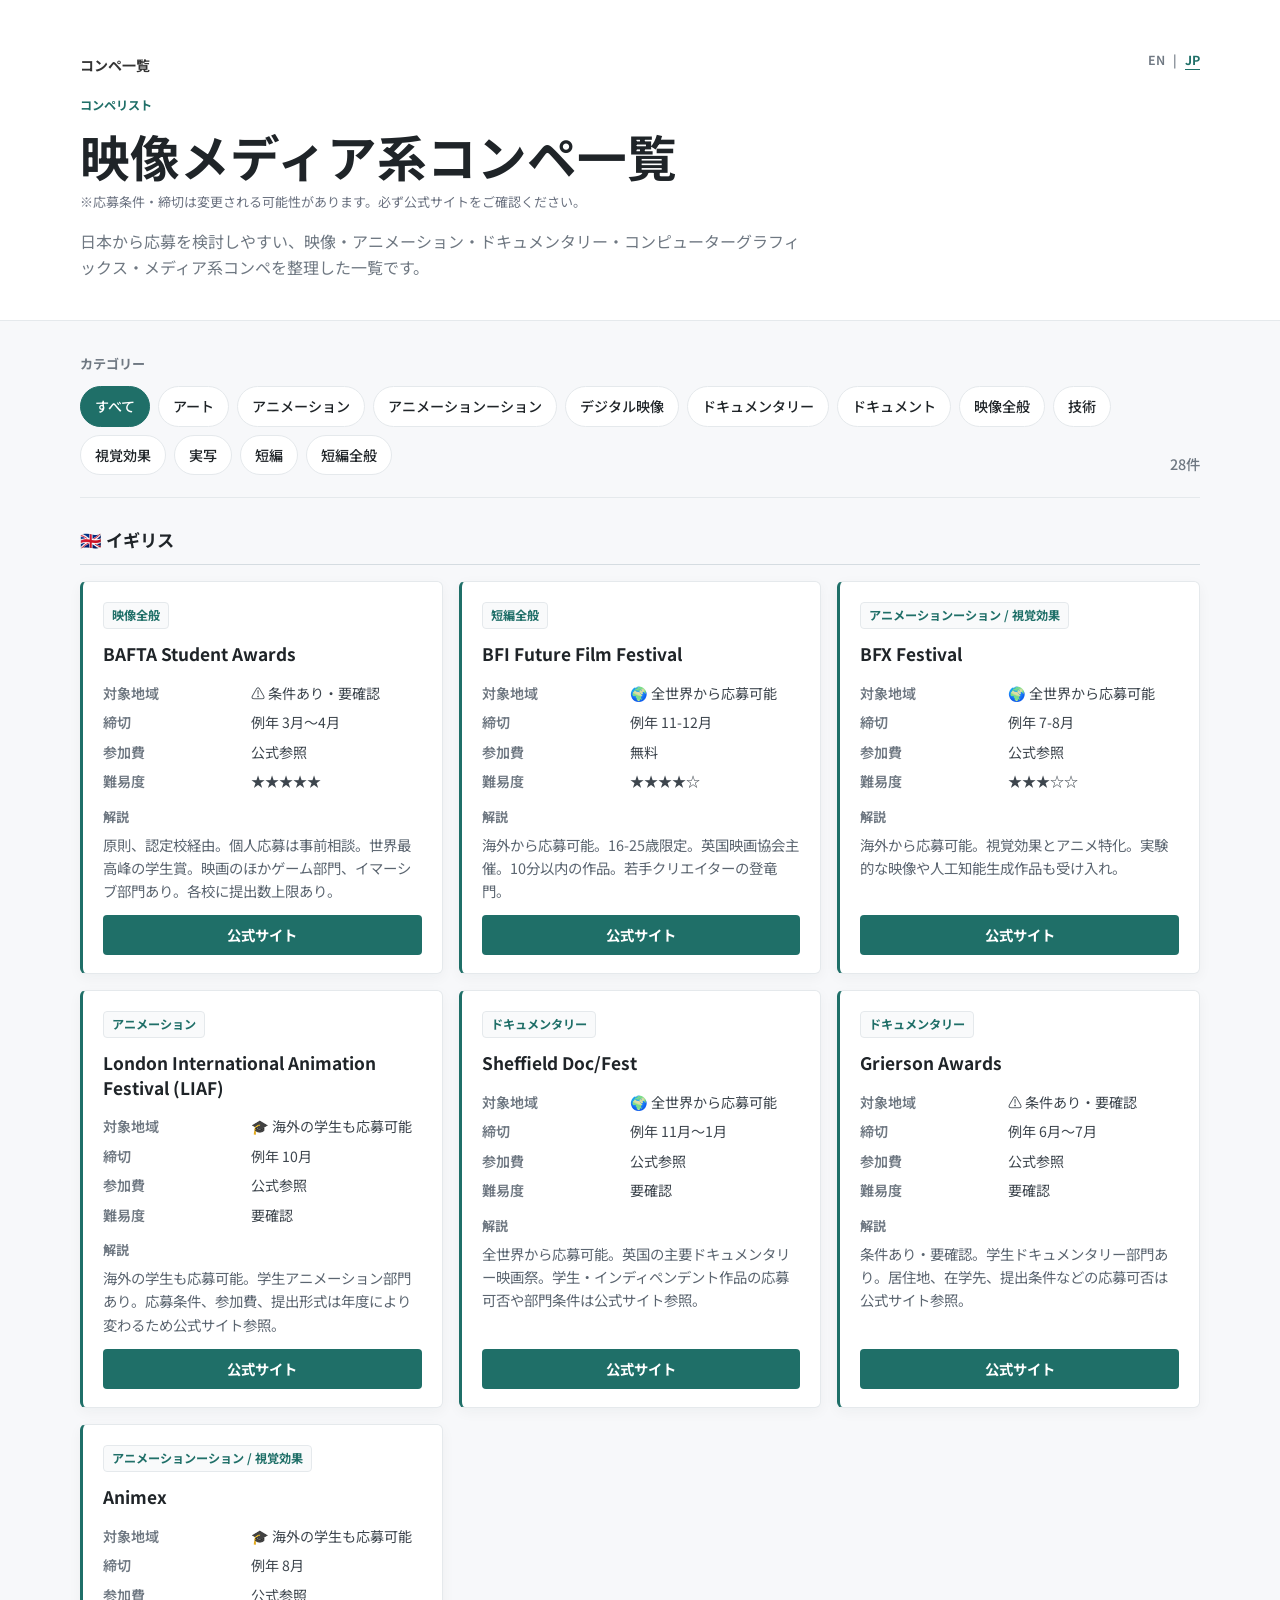
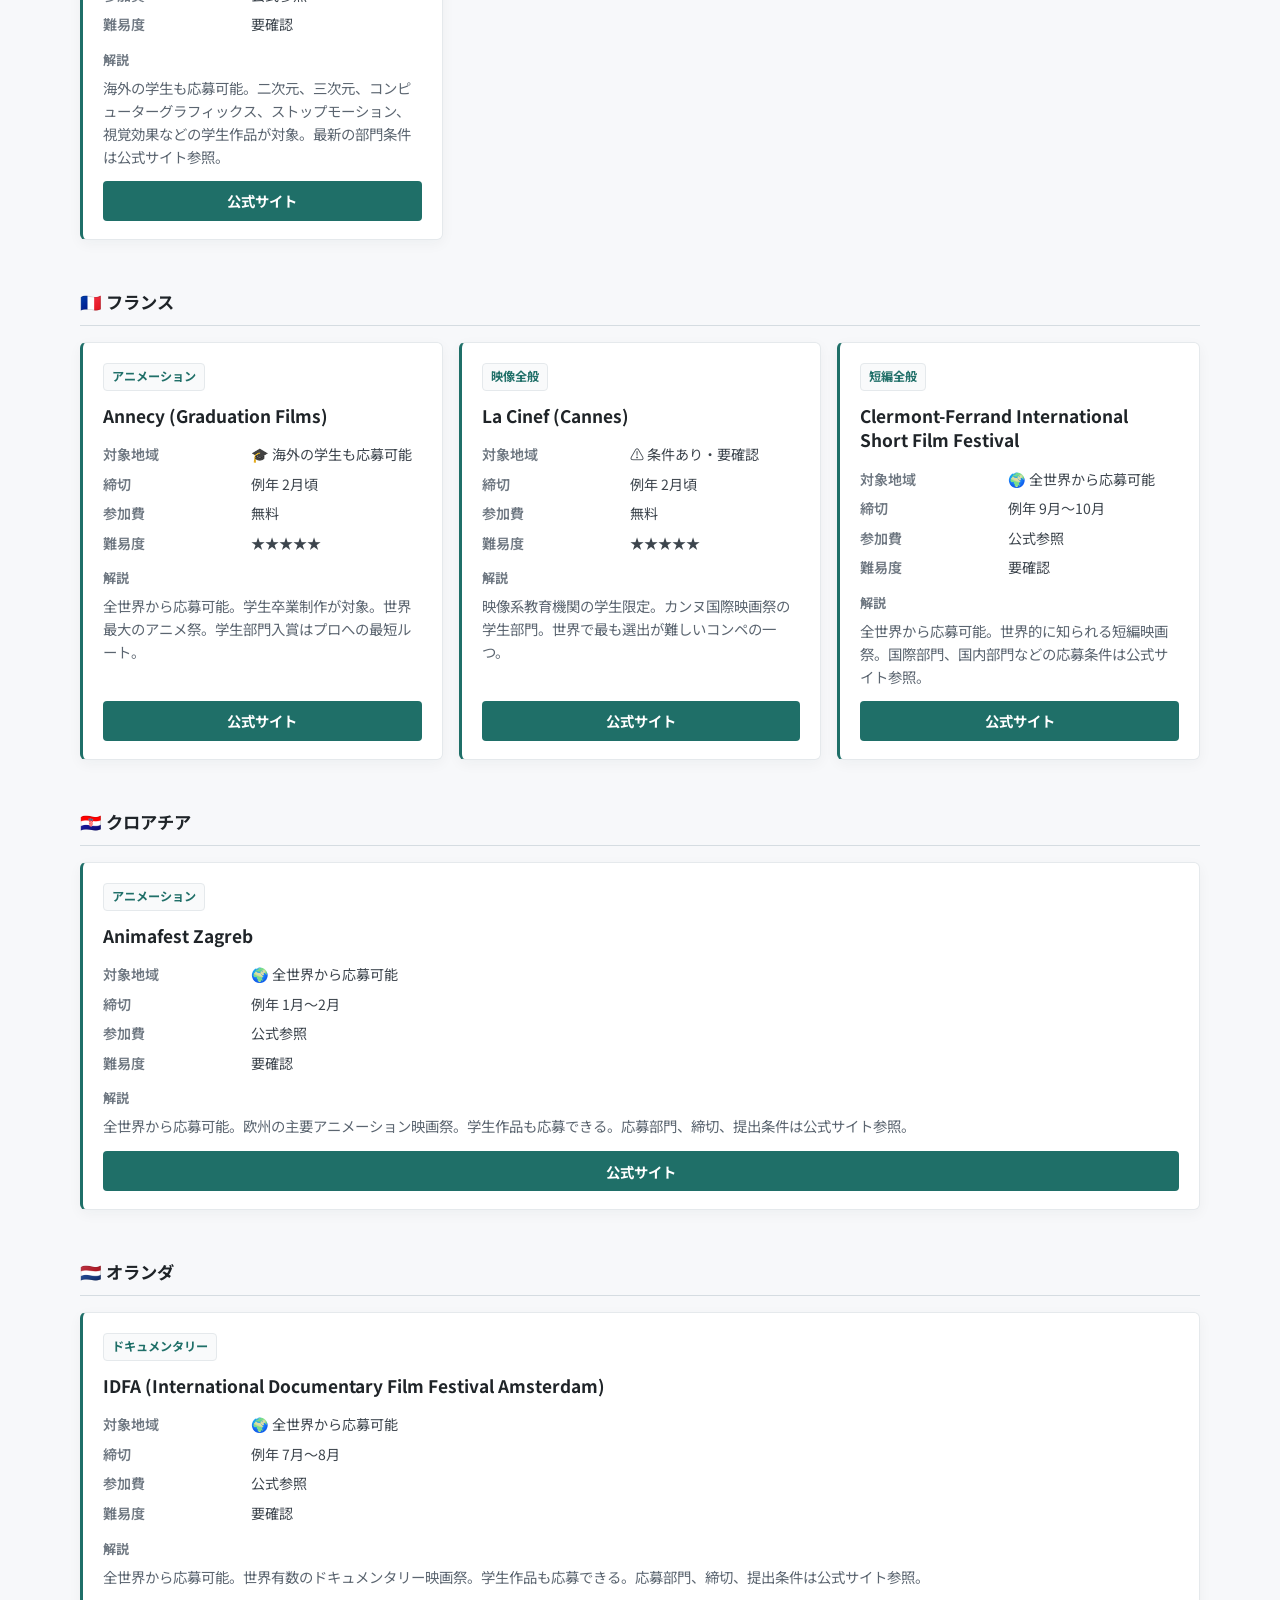
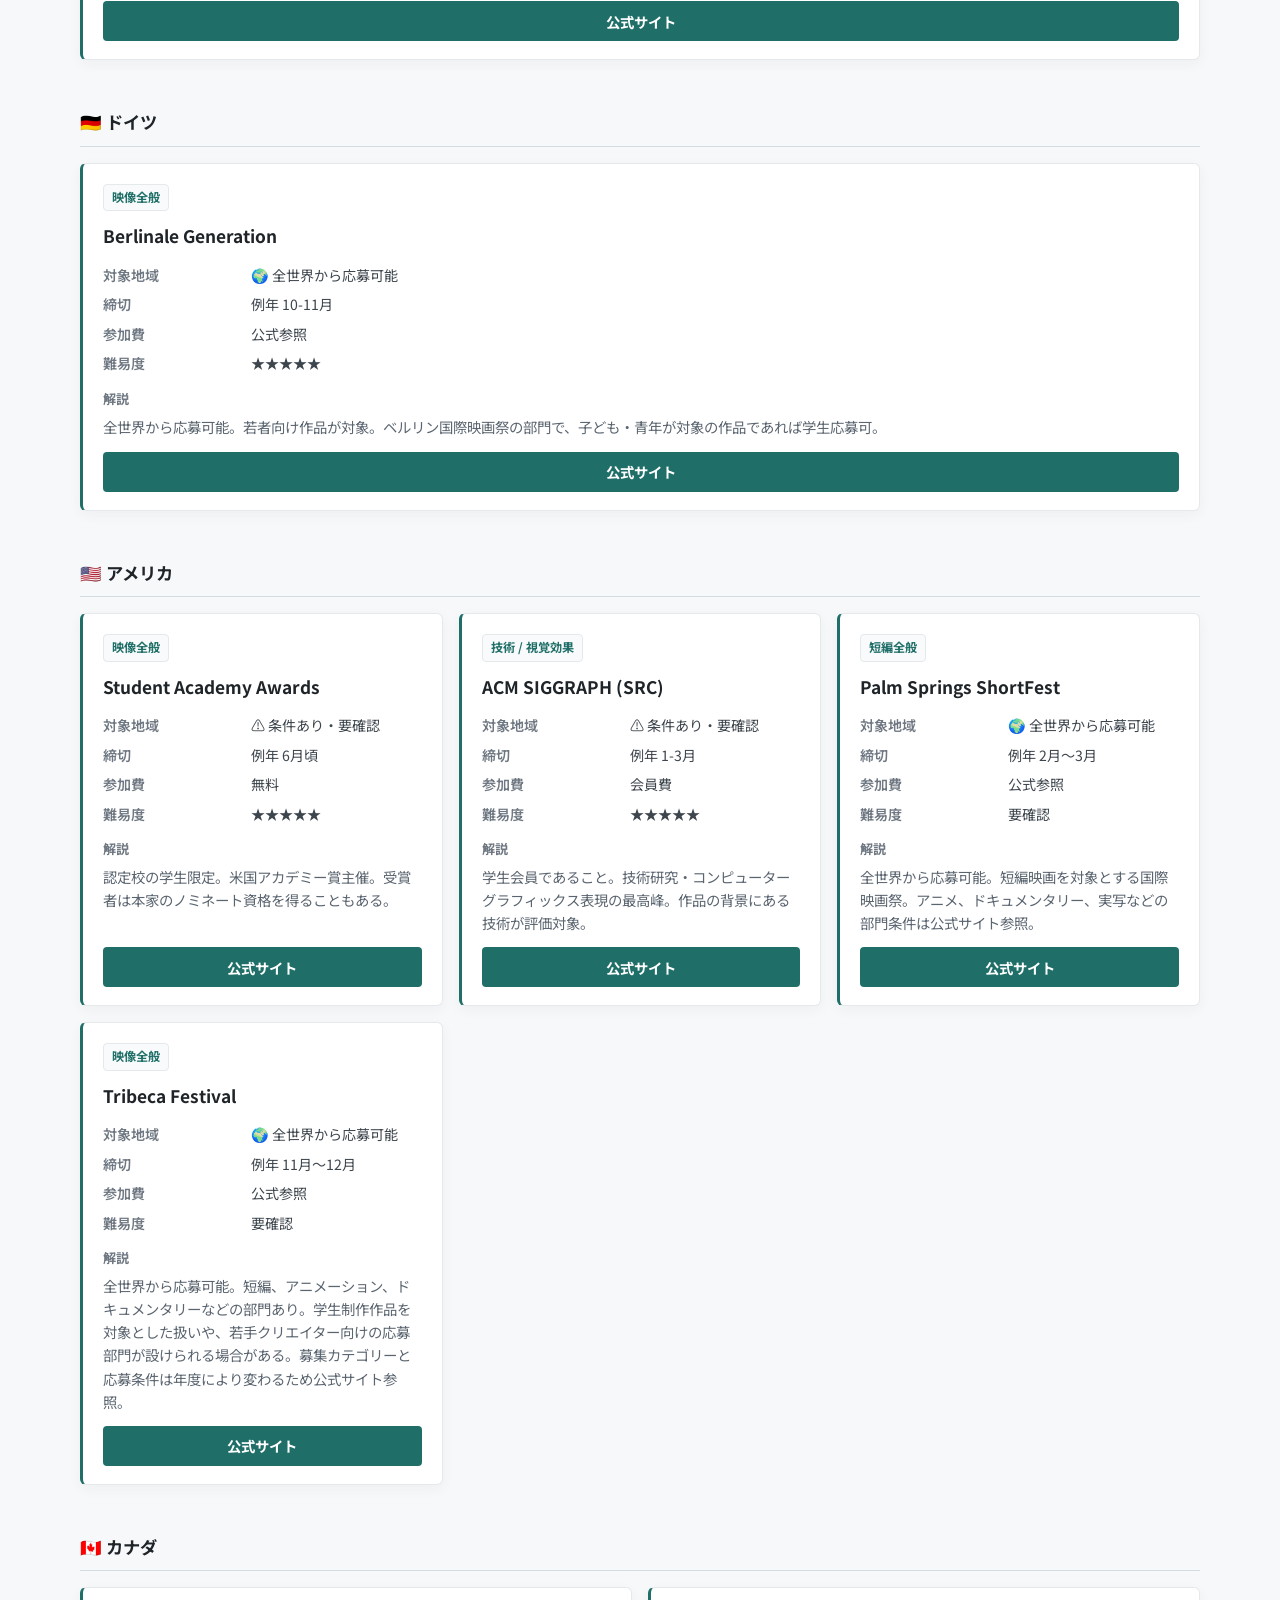
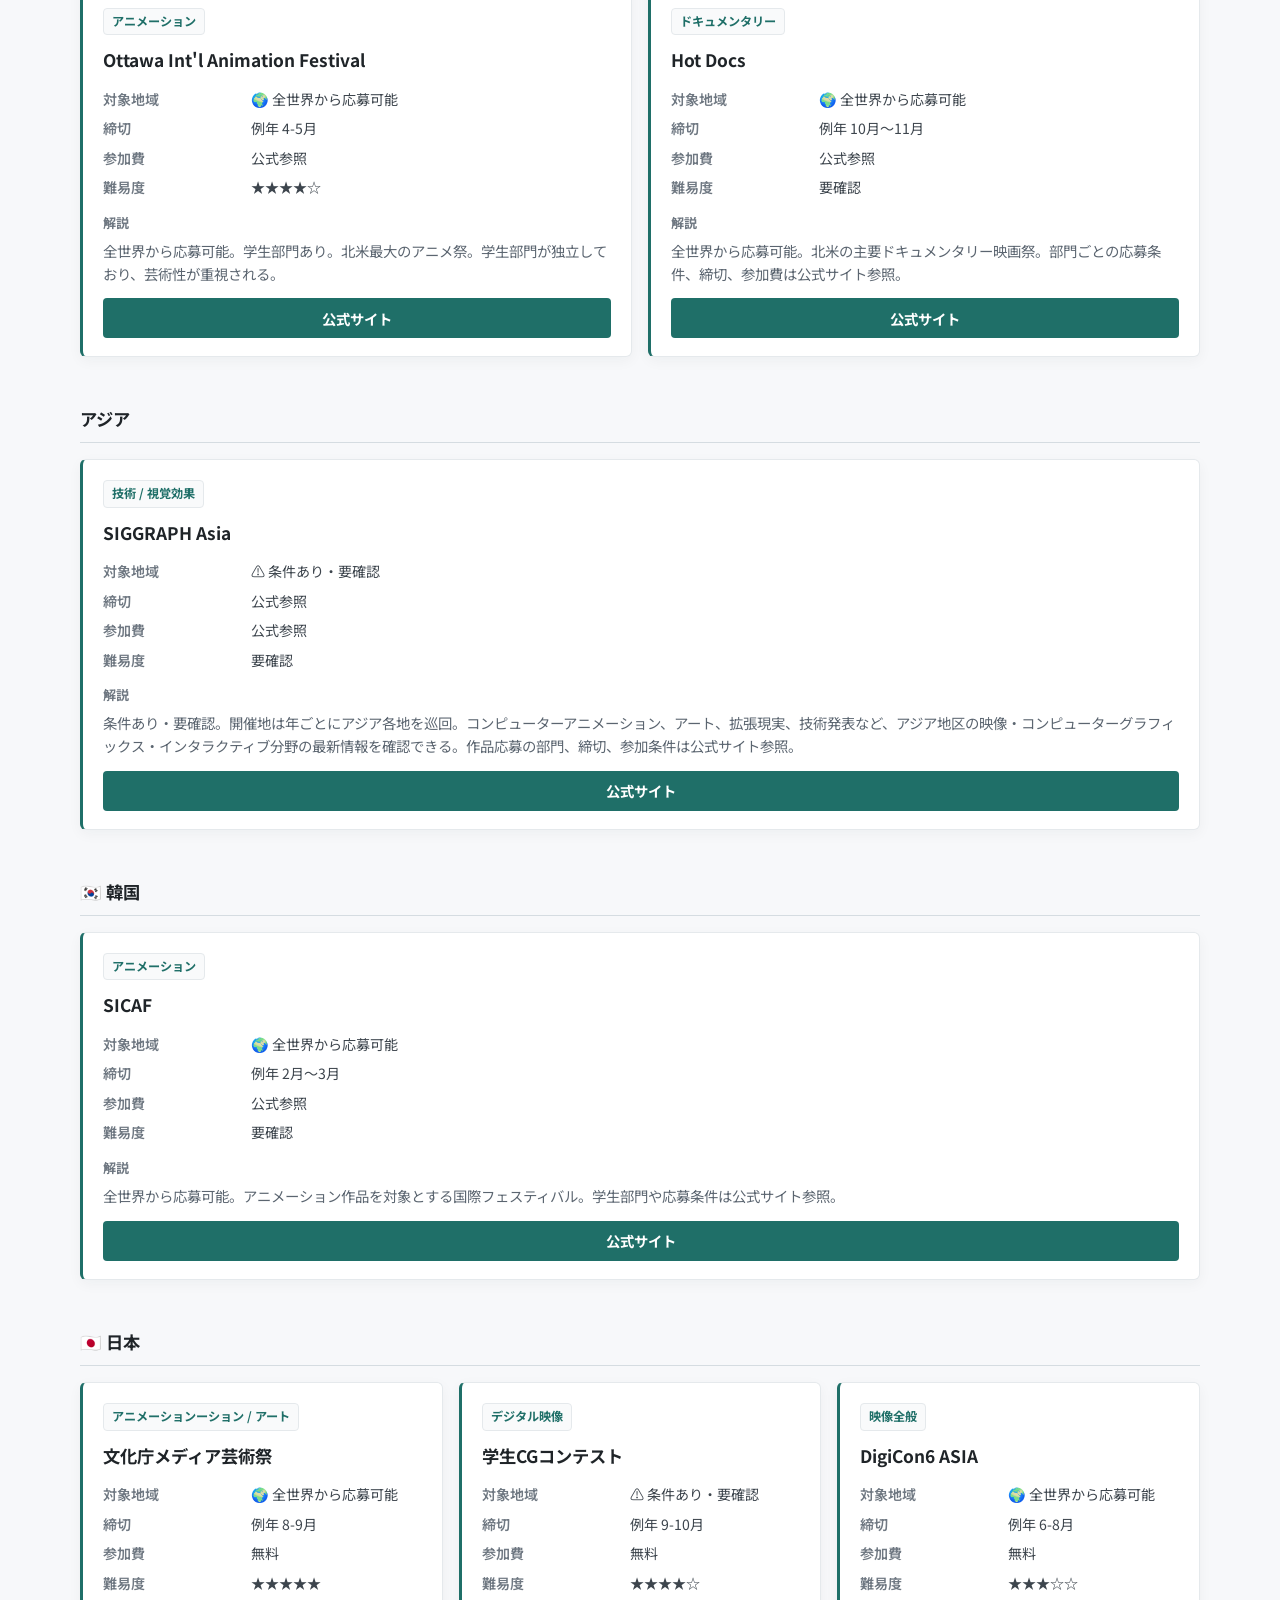
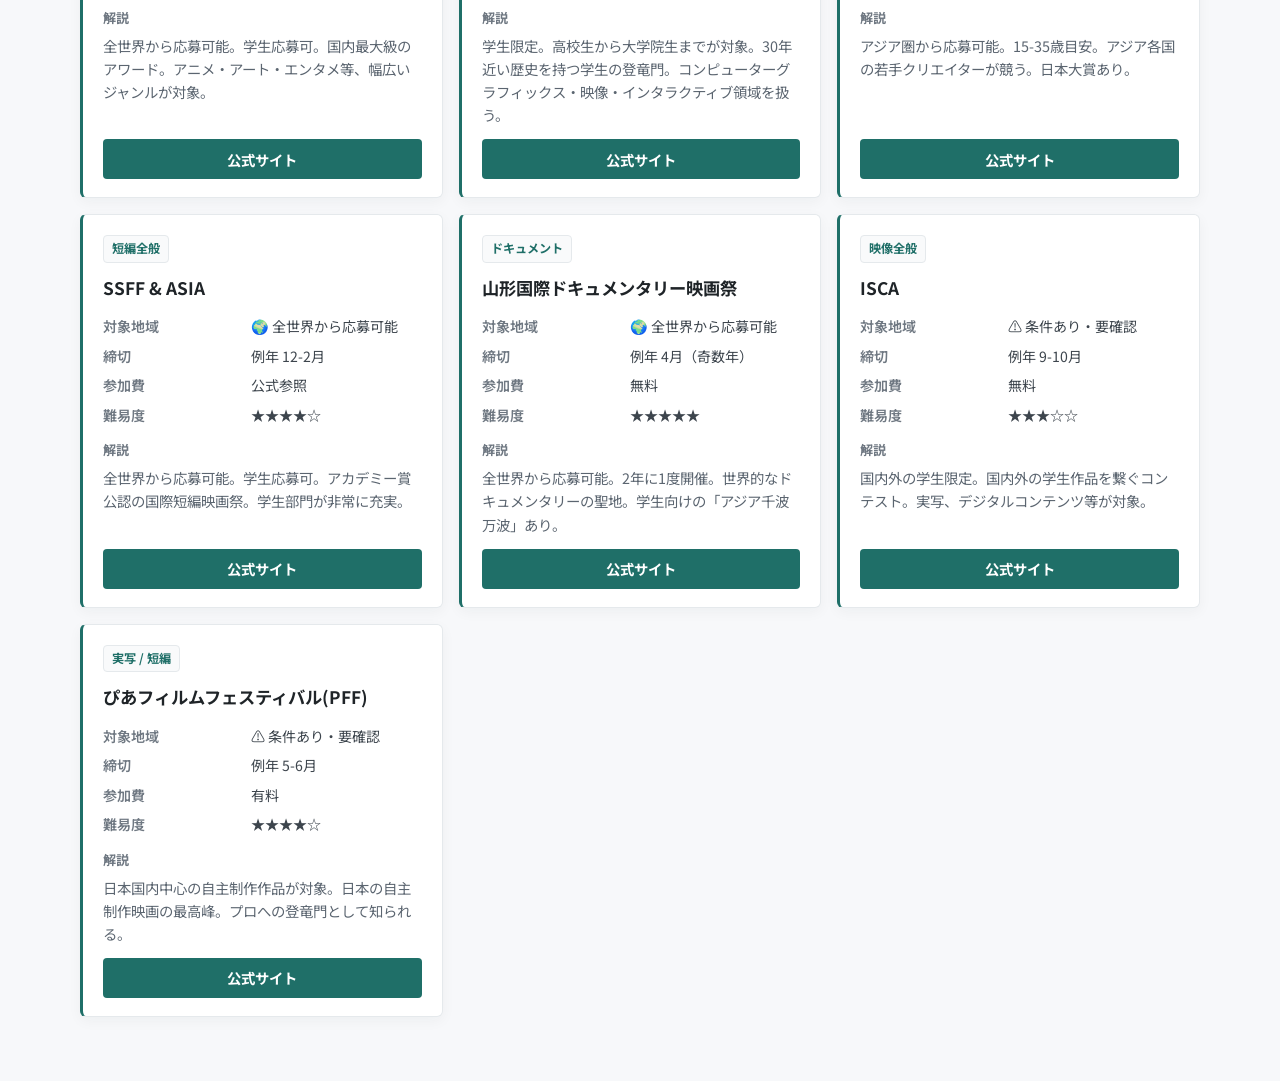
==== jp/index.html @ 79d15b22 "Fix GitHub Pages language links" ====
<!DOCTYPE html>
<html lang="ja">
<head>
  <meta charset="UTF-8">
  <meta name="viewport" content="width=device-width, initial-scale=1.0">
  <title>映像メディア系コンペ一覧</title>
  <link rel="preconnect" href="https://fonts.googleapis.com">
  <link rel="preconnect" href="https://fonts.gstatic.com" crossorigin>
  <link href="https://fonts.googleapis.com/css2?family=Noto+Sans+JP:wght@400;500;600;700&display=swap" rel="stylesheet">
  <link rel="stylesheet" href="../css/style.css">
</head>
<body>
  <header class="site-header">
    <div class="header-inner">
      <nav class="language-switch" aria-label="言語切り替え">
        <a href="../">EN</a>
        <span aria-hidden="true">|</span>
        <a class="is-active" href="./" aria-current="page">JP</a>
      </nav>
      <nav class="nav" aria-label="主要ナビゲーション">
        <a class="active" href="./" aria-current="page">コンペ一覧</a>
      </nav>
      <p class="eyebrow">コンペリスト</p>
      <h1>映像メディア系コンペ一覧</h1>
      <p class="notice">※応募条件・締切は変更される可能性があります。必ず公式サイトをご確認ください。</p>
      <p class="lead">日本から応募を検討しやすい、映像・アニメーション・ドキュメンタリー・コンピューターグラフィックス・メディア系コンペを整理した一覧です。</p>
    </div>
  </header>

  <main class="page-shell">
    <section class="toolbar" aria-label="コンペ検索と絞り込み">
      <div>
        <h2>カテゴリー</h2>
        <div id="categoryFilters" class="filter-group" aria-label="カテゴリーで絞り込み"></div>
      </div>
      <p id="resultCount" class="result-count" aria-live="polite"></p>
    </section>

    <section id="competitionList" class="country-list" aria-label="コンペ一覧">
      <p class="loading">読み込み中...</p>
    </section>
  </main>

  <script src="../js/app.js"></script>
</body>
</html>
---- css/style.css ----
:root {
  --bg: #f7f8fa;
  --surface: #ffffff;
  --surface-muted: #f9fafb;
  --text: #1f2428;
  --muted: #6f7882;
  --line: #e5e9ec;
  --line-strong: #d5dce1;
  --accent: #1f6f68;
  --warning: #8a5a00;
  --shadow: 0 10px 24px rgba(31, 36, 40, 0.08);
}

* {
  box-sizing: border-box;
}

body {
  margin: 0;
  background: var(--bg);
  color: var(--text);
  font-family: "Noto Sans JP", -apple-system, BlinkMacSystemFont, "Segoe UI", sans-serif;
  line-height: 1.6;
  text-rendering: optimizeLegibility;
}

a {
  color: inherit;
}

.site-header {
  border-bottom: 1px solid var(--line);
  background: var(--surface);
  color: var(--text);
  padding: 54px 20px 40px;
}

.header-inner,
.page-shell {
  width: min(1120px, calc(100% - 40px));
  margin: 0 auto;
}

.header-inner {
  position: relative;
}

.language-switch {
  position: absolute;
  top: 0;
  right: 0;
  display: inline-flex;
  align-items: center;
  gap: 8px;
  color: var(--muted);
  font-size: 0.78rem;
  font-weight: 600;
  line-height: 1;
}

.language-switch a {
  color: inherit;
  text-decoration: none;
  text-underline-offset: 4px;
  transition: color 160ms ease;
}

.language-switch a:hover,
.language-switch a.is-active {
  color: var(--accent);
}

.language-switch a.is-active {
  font-weight: 700;
  text-decoration: underline;
}

.nav {
  font-size: 14px;
  margin-bottom: 20px;
}

.nav a {
  text-decoration: none;
  margin-right: 10px;
  color: #333;
}

.nav a.active {
  font-weight: bold;
}

.eyebrow {
  margin: 0 0 10px;
  color: var(--accent);
  font-size: 0.76rem;
  font-weight: 700;
  letter-spacing: 0;
  text-transform: uppercase;
}

h1 {
  margin: 0;
  max-width: 820px;
  font-size: clamp(2rem, 4.6vw, 3.1rem);
  font-weight: 700;
  line-height: 1.18;
}

.lead {
  max-width: 720px;
  margin: 16px 0 0;
  color: var(--muted);
  font-size: 1rem;
}

.notice {
  font-size: 13px;
  color: #6b7280;
  margin-top: 8px;
}

.page-shell {
  padding: 32px 0 64px;
}

.about-section {
  max-width: 800px;
  margin-bottom: 30px;
  color: var(--muted);
}

.about-section h2 {
  margin: 0 0 8px;
  color: var(--text);
  font-size: 1rem;
  font-weight: 700;
}

.about-section p {
  margin: 0;
  font-size: 0.95rem;
}

.about-page .about-section {
  max-width: 760px;
}

.about-page .about-section p + p {
  margin-top: 14px;
}

.toolbar {
  display: flex;
  align-items: flex-end;
  justify-content: space-between;
  gap: 20px;
  margin-bottom: 30px;
  padding-bottom: 22px;
  border-bottom: 1px solid var(--line);
}

.toolbar h2 {
  margin: 0 0 12px;
  font-size: 0.82rem;
  font-weight: 700;
  color: var(--muted);
  text-transform: uppercase;
}

.filter-group {
  display: flex;
  flex-wrap: wrap;
  gap: 8px;
}

.filter-button {
  min-height: 38px;
  border: 1px solid var(--line);
  border-radius: 999px;
  background: var(--surface);
  color: var(--text);
  padding: 8px 14px;
  font: inherit;
  font-size: 0.88rem;
  font-weight: 500;
  cursor: pointer;
  transition: background 160ms ease, border-color 160ms ease, color 160ms ease, transform 160ms ease;
}

.filter-button:hover {
  border-color: var(--accent);
  background: var(--surface-muted);
  transform: translateY(-1px);
}

.filter-button.is-active {
  border-color: var(--accent);
  background: var(--accent);
  color: #fff;
}

.result-count {
  flex: 0 0 auto;
  margin: 0;
  color: var(--muted);
  font-size: 0.9rem;
  font-weight: 500;
}

.country-list {
  display: grid;
  gap: 50px;
}

.country-section {
  display: grid;
  gap: 16px;
}

.country-heading {
  margin: 0;
  padding-bottom: 12px;
  border-bottom: 1px solid var(--line-strong);
  color: var(--text);
  font-size: 1.08rem;
  font-weight: 700;
  line-height: 1.35;
}

.competition-grid {
  display: grid;
  grid-template-columns: repeat(auto-fit, minmax(280px, 1fr));
  gap: 16px;
}

.competition-card {
  display: flex;
  flex-direction: column;
  min-height: 348px;
  border: 1px solid var(--line);
  border-left: 3px solid var(--accent);
  border-radius: 6px;
  background: var(--surface);
  box-shadow: 0 4px 14px rgba(31, 36, 40, 0.045);
  overflow: hidden;
  transition: border-color 180ms ease, box-shadow 180ms ease, transform 180ms ease;
}

.competition-card:hover {
  border-color: var(--line-strong);
  box-shadow: var(--shadow);
  transform: translateY(-4px);
}

.card-body {
  display: flex;
  flex: 1;
  flex-direction: column;
  gap: 13px;
  padding: 20px 20px 18px;
}

.category-label {
  align-self: flex-start;
  max-width: 100%;
  border: 1px solid var(--line);
  border-radius: 4px;
  background: var(--surface-muted);
  color: var(--accent);
  padding: 3px 8px;
  font-size: 0.76rem;
  font-weight: 700;
}

.competition-card h3 {
  margin: 0;
  color: var(--text);
  font-size: 1.08rem;
  font-weight: 700;
  line-height: 1.42;
}

.meta-list {
  display: grid;
  gap: 7px;
  margin: 0;
  padding-top: 2px;
}

.meta-row {
  display: grid;
  grid-template-columns: 138px 1fr;
  gap: 10px;
  font-size: 0.88rem;
}

.meta-row dt {
  color: var(--muted);
  font-weight: 600;
}

.meta-row dd {
  margin: 0;
  color: #3d454d;
}

.notes-block {
  display: grid;
  gap: 6px;
}

.notes-block h4 {
  margin: 0;
  color: var(--muted);
  font-size: 0.82rem;
  font-weight: 700;
}

.notes {
  margin: 0;
  color: #5b6570;
  font-size: 0.9rem;
  white-space: pre-line;
}

.card-link {
  display: inline-flex;
  align-items: center;
  justify-content: center;
  min-height: 40px;
  margin-top: auto;
  border-radius: 4px;
  background: var(--accent);
  color: #fff;
  font-size: 0.9rem;
  font-weight: 700;
  text-decoration: none;
  transition: opacity 160ms ease, transform 160ms ease;
}

.card-link:hover {
  opacity: 0.9;
  transform: translateY(-1px);
}

.loading,
.empty,
.error {
  grid-column: 1 / -1;
  margin: 0;
  border: 1px solid var(--line);
  border-radius: 6px;
  background: var(--surface);
  padding: 24px;
  color: var(--muted);
}

.error {
  color: var(--warning);
}

@media (max-width: 720px) {
  .site-header {
    padding: 38px 18px 30px;
  }

  .language-switch {
    position: static;
    justify-content: flex-end;
    margin-bottom: 24px;
  }

  .header-inner,
  .page-shell {
    width: min(100% - 28px, 1120px);
  }

  .toolbar {
    align-items: stretch;
    flex-direction: column;
  }

  .result-count {
    flex: auto;
  }

  .country-list {
    gap: 40px;
  }

  .competition-grid {
    grid-template-columns: 1fr;
  }

  .competition-card {
    min-height: auto;
  }

  .meta-row {
    grid-template-columns: 1fr;
    gap: 2px;
  }
}
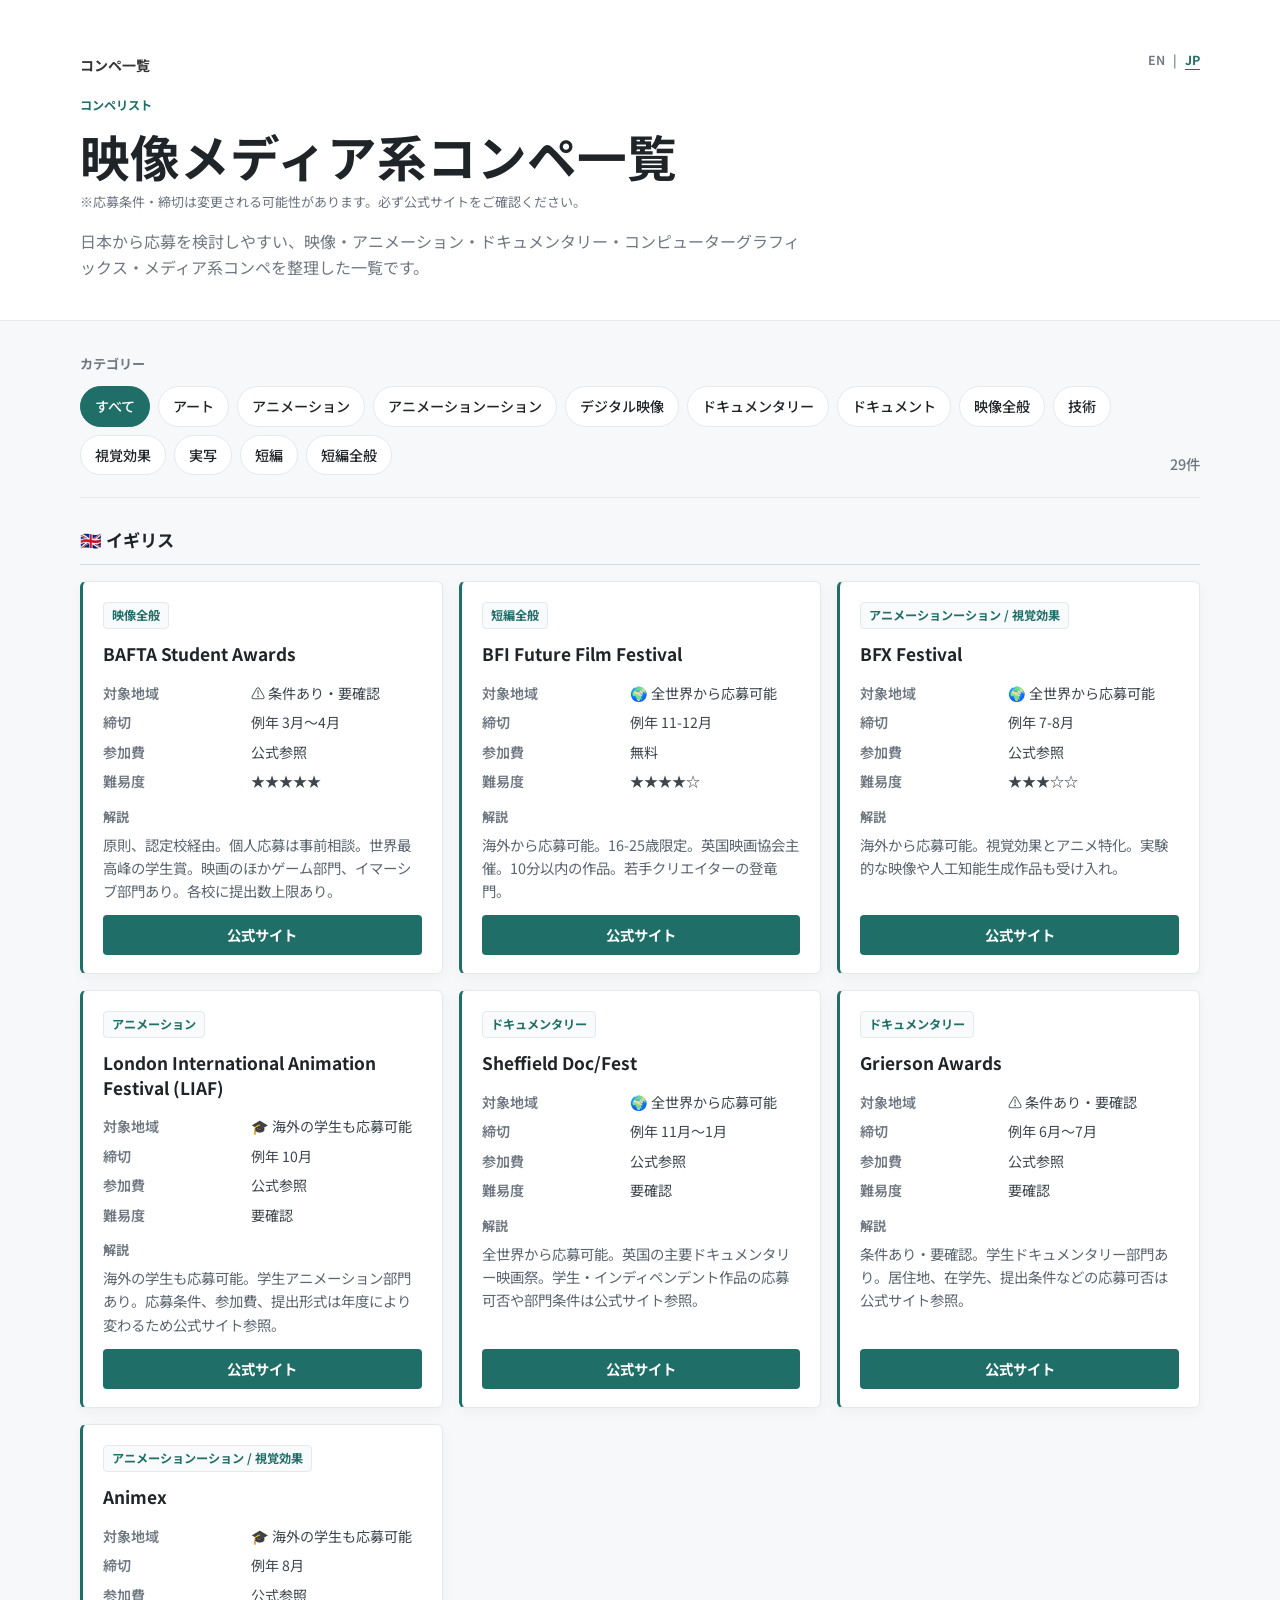
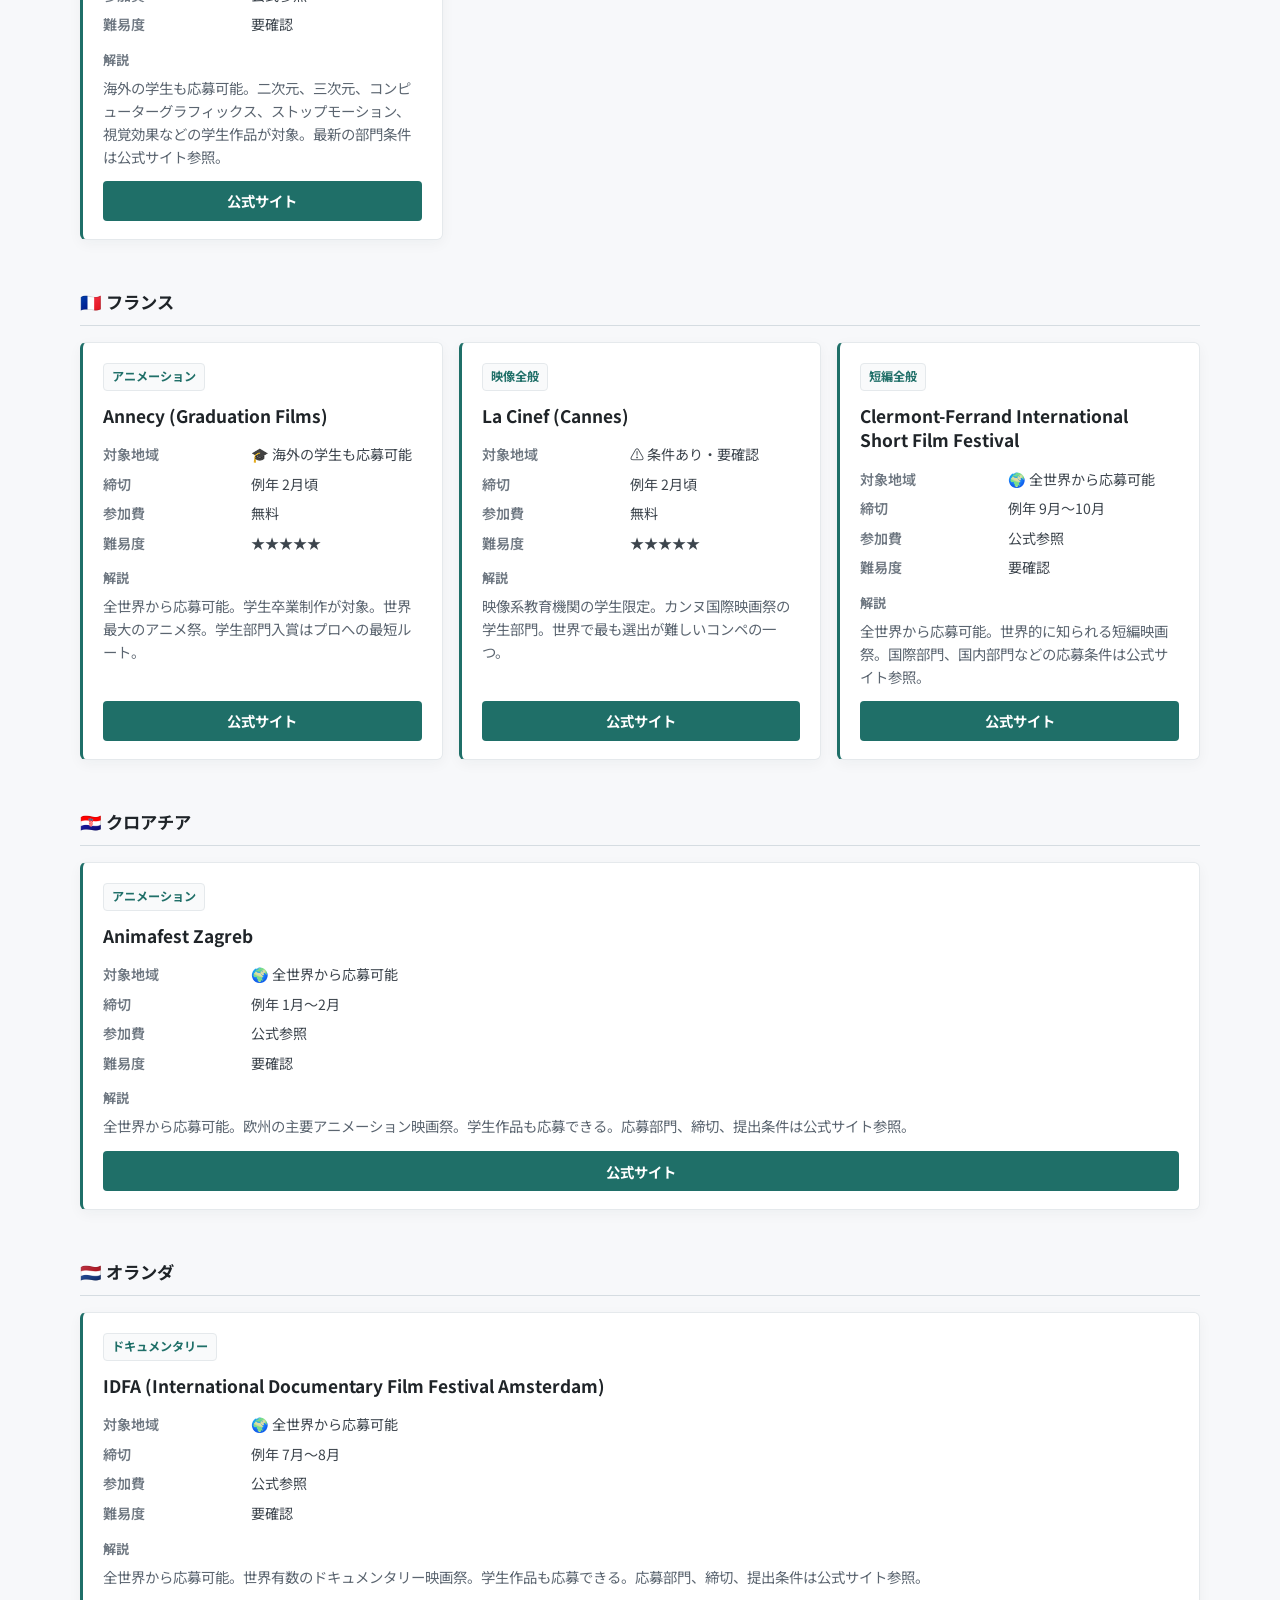
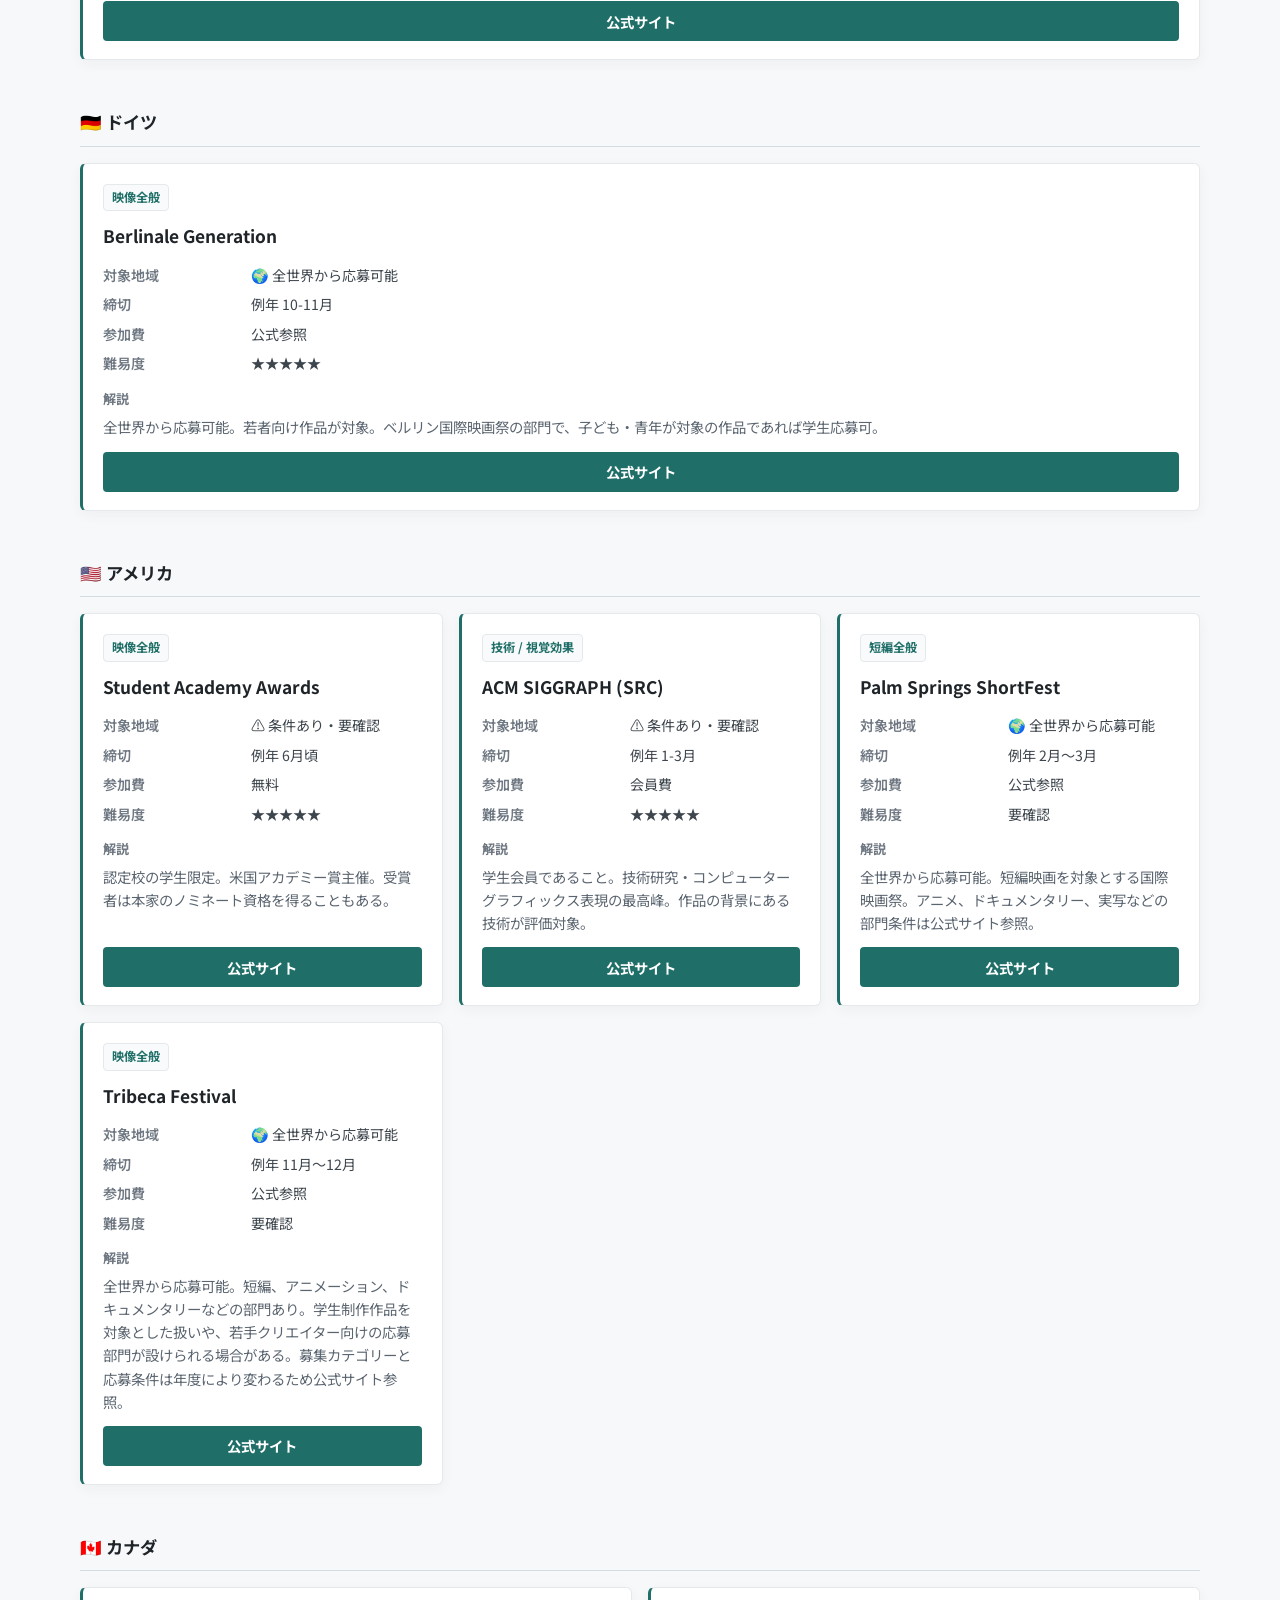
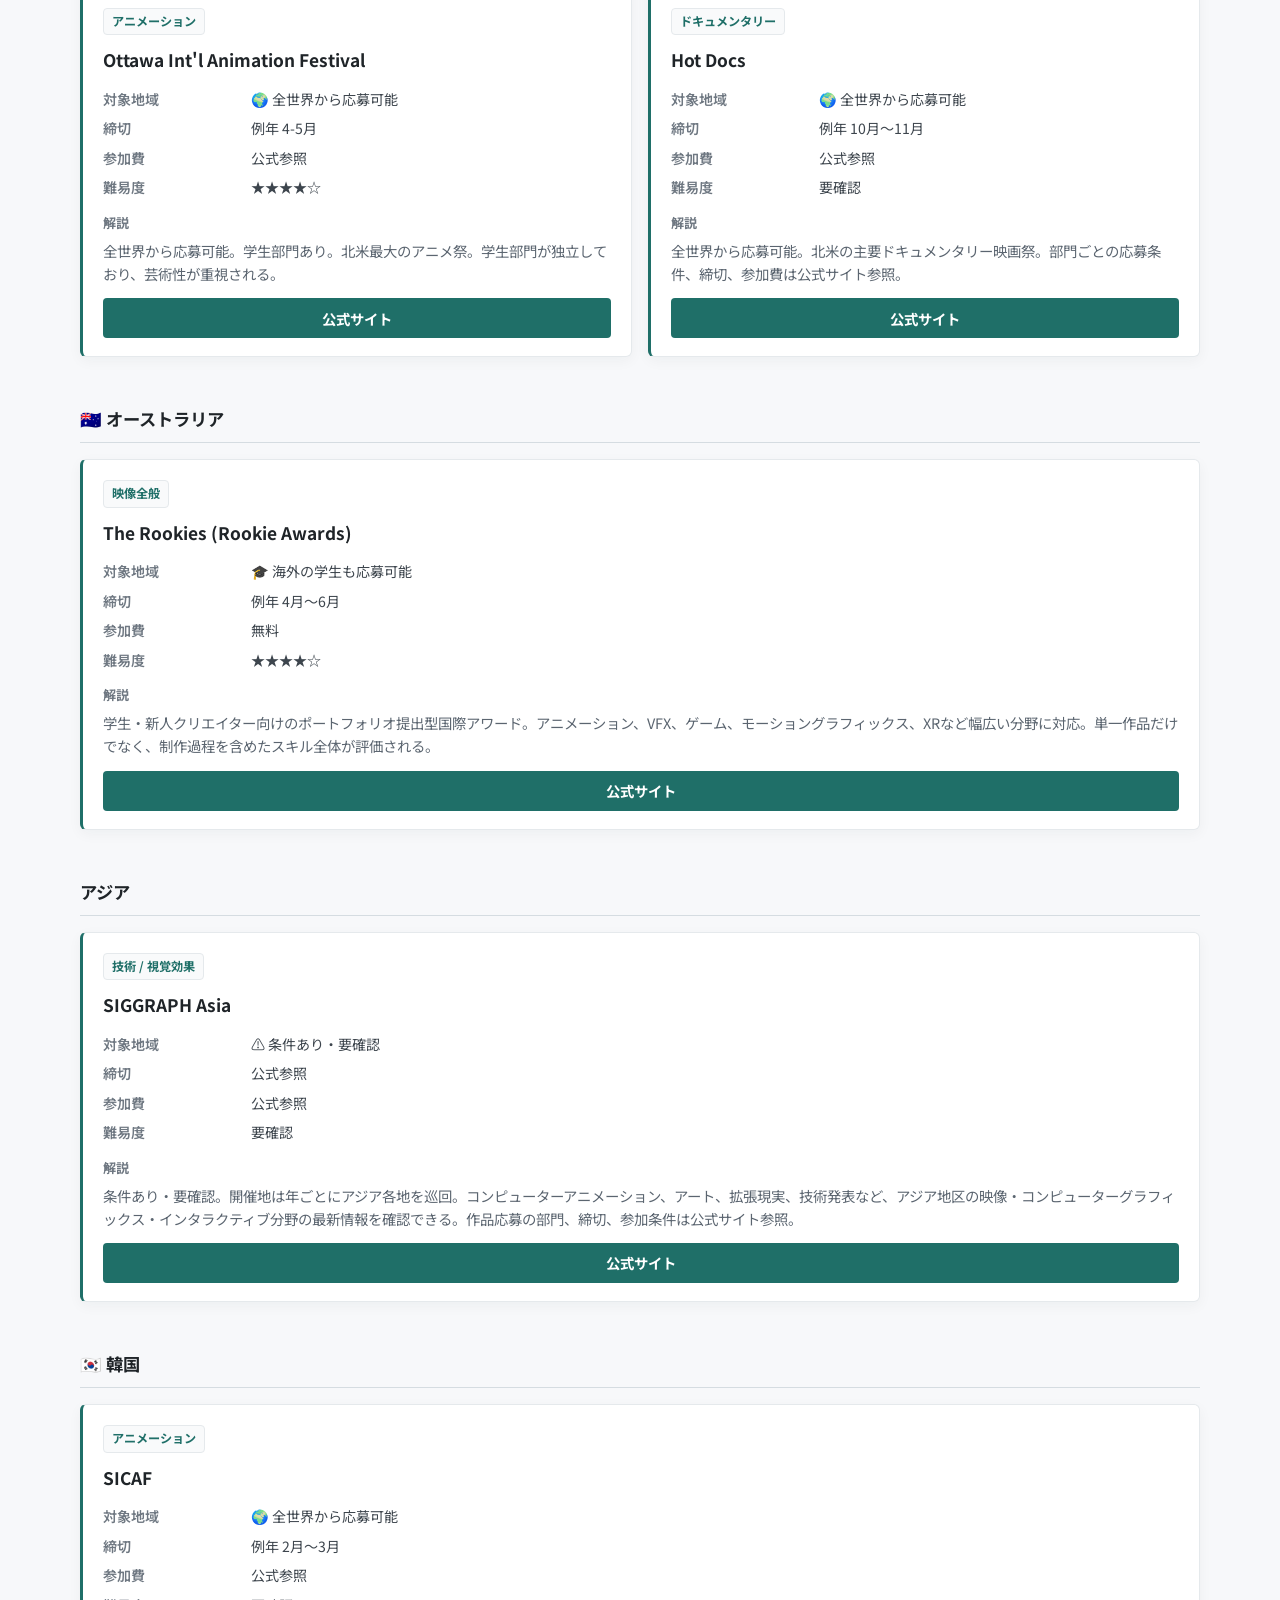
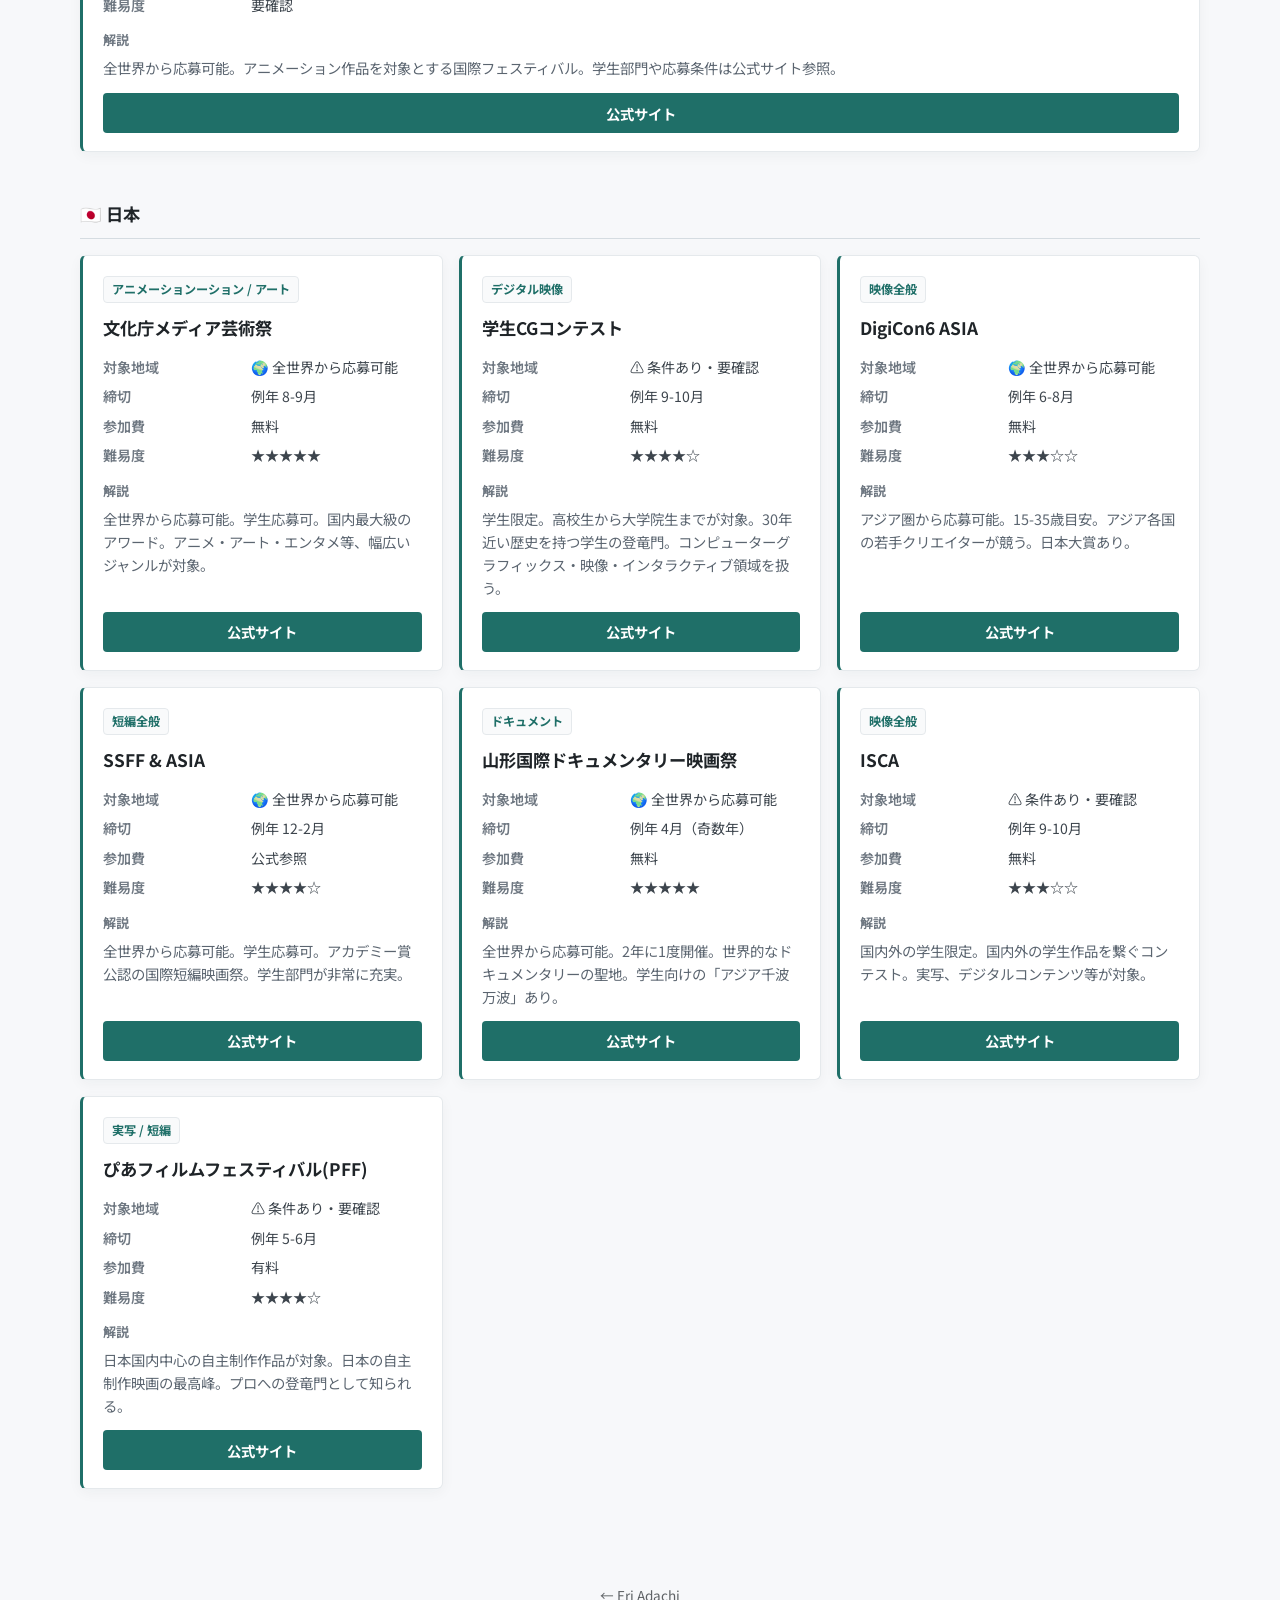
==== commit af13fceb: "Add back link to Eri Adachi site" ====
--- a/jp/index.html
+++ b/jp/index.html
@@ -42,5 +42,9 @@
   </main>
 
   <script src="../js/app.js"></script>
+
+  <footer style="text-align:center; padding: 24px 16px;">
+    <a href="https://www.eriadachi.com/pages/education/index-jp.html" style="display:inline-block; margin-top: 8px; font-size: 0.85em; opacity: 0.7;">← Eri Adachi</a>
+  </footer>
 </body>
 </html>
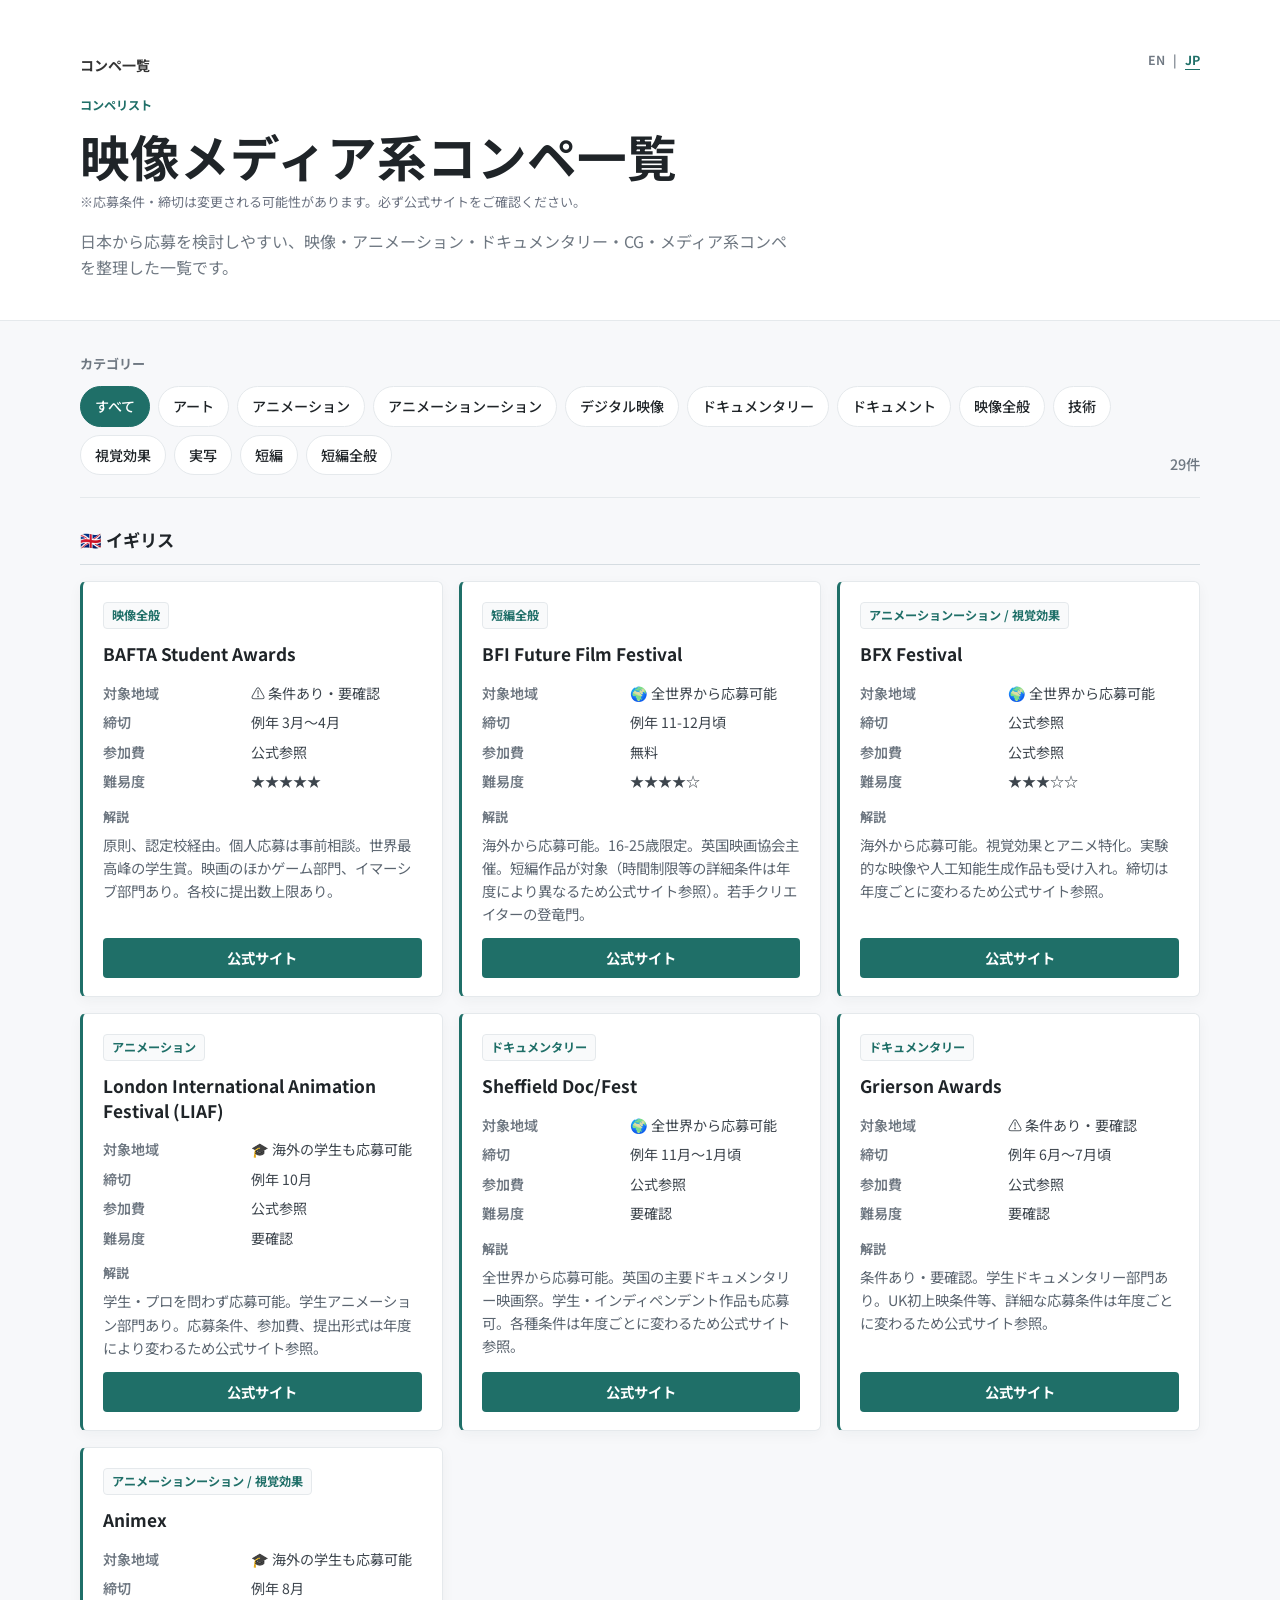
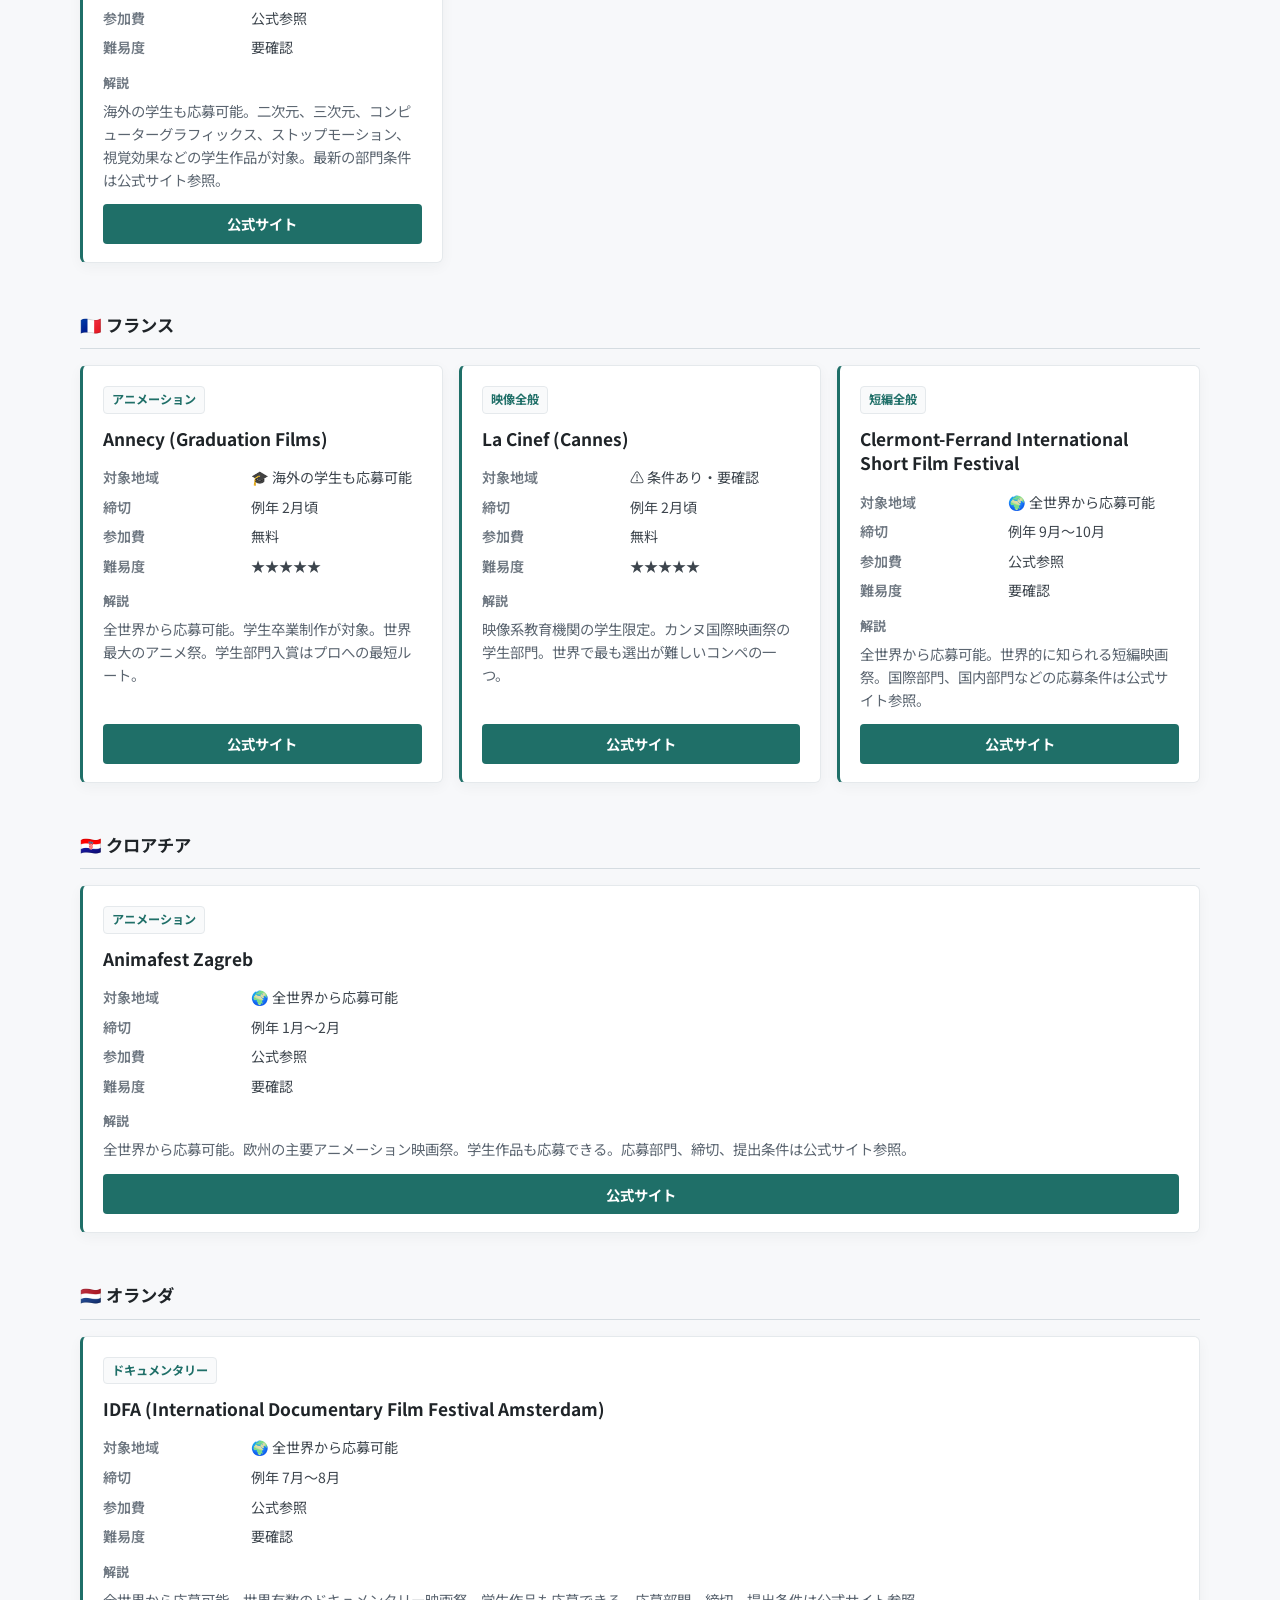
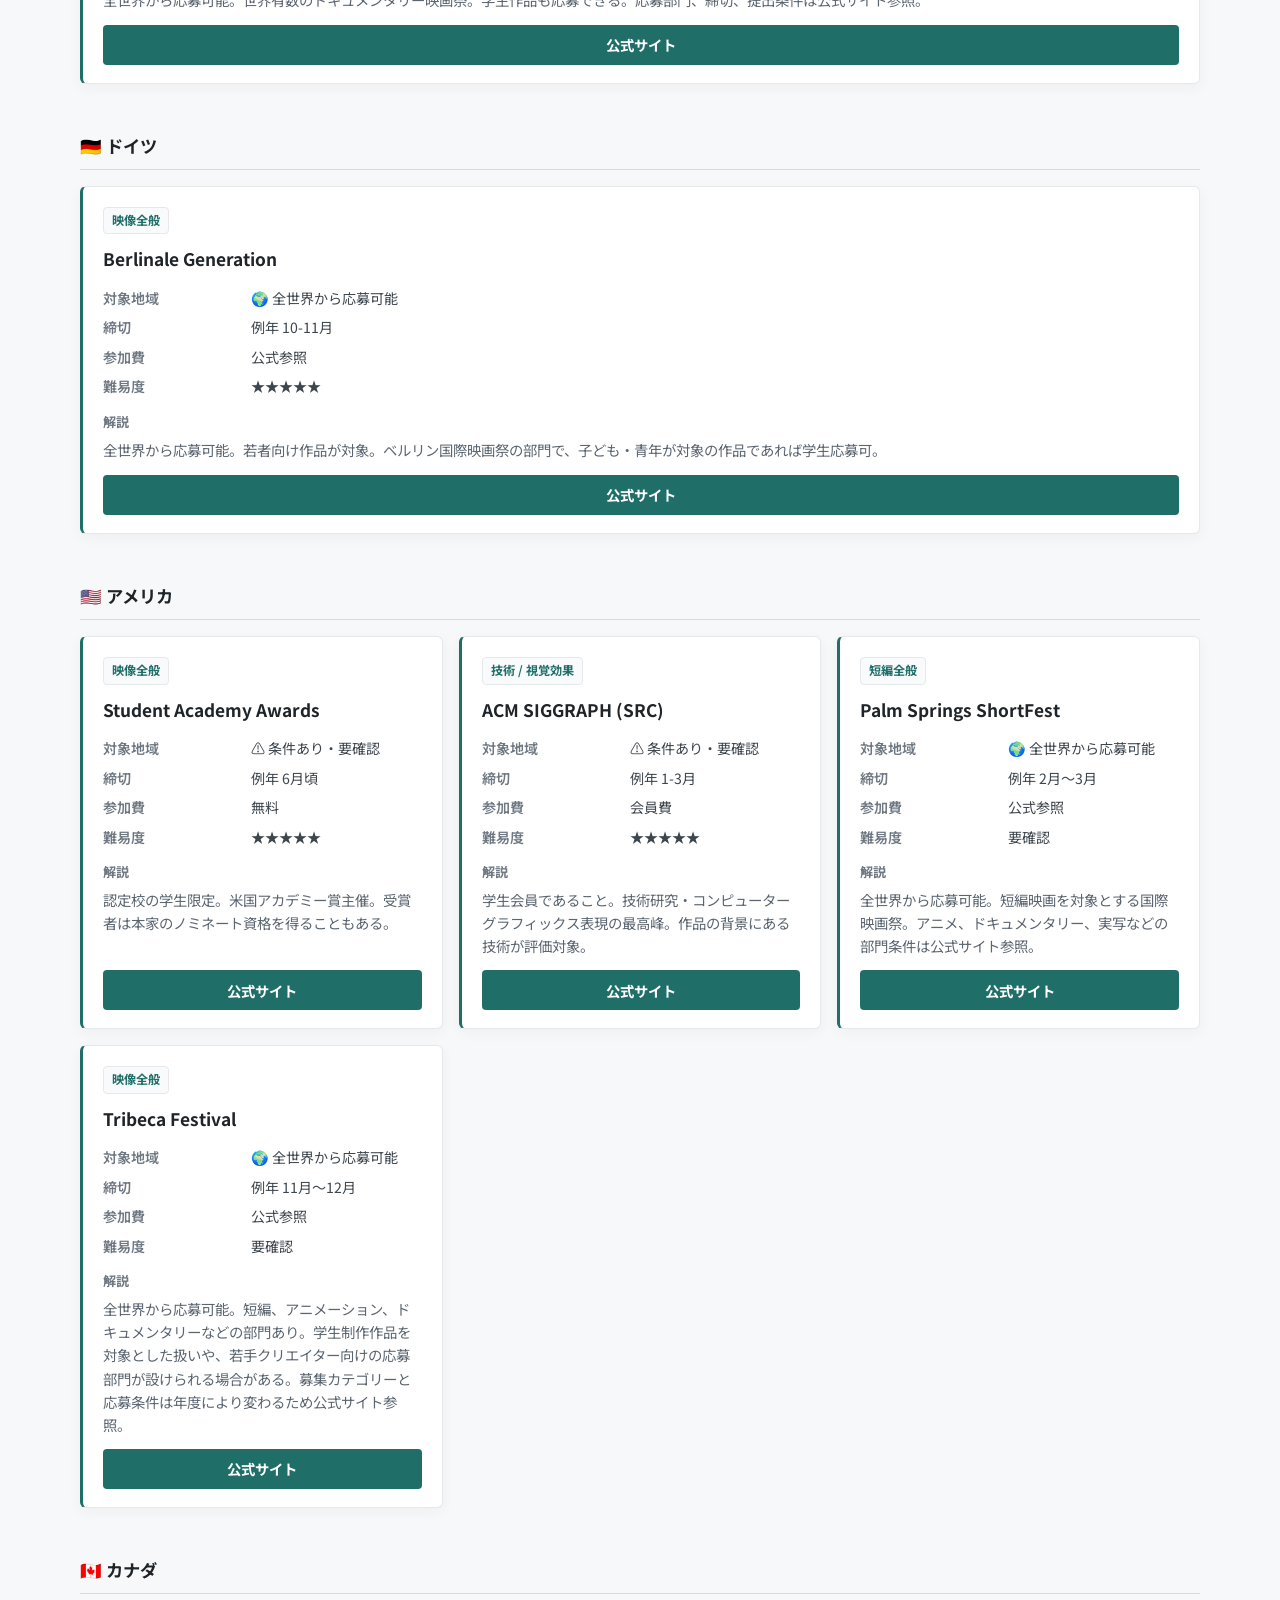
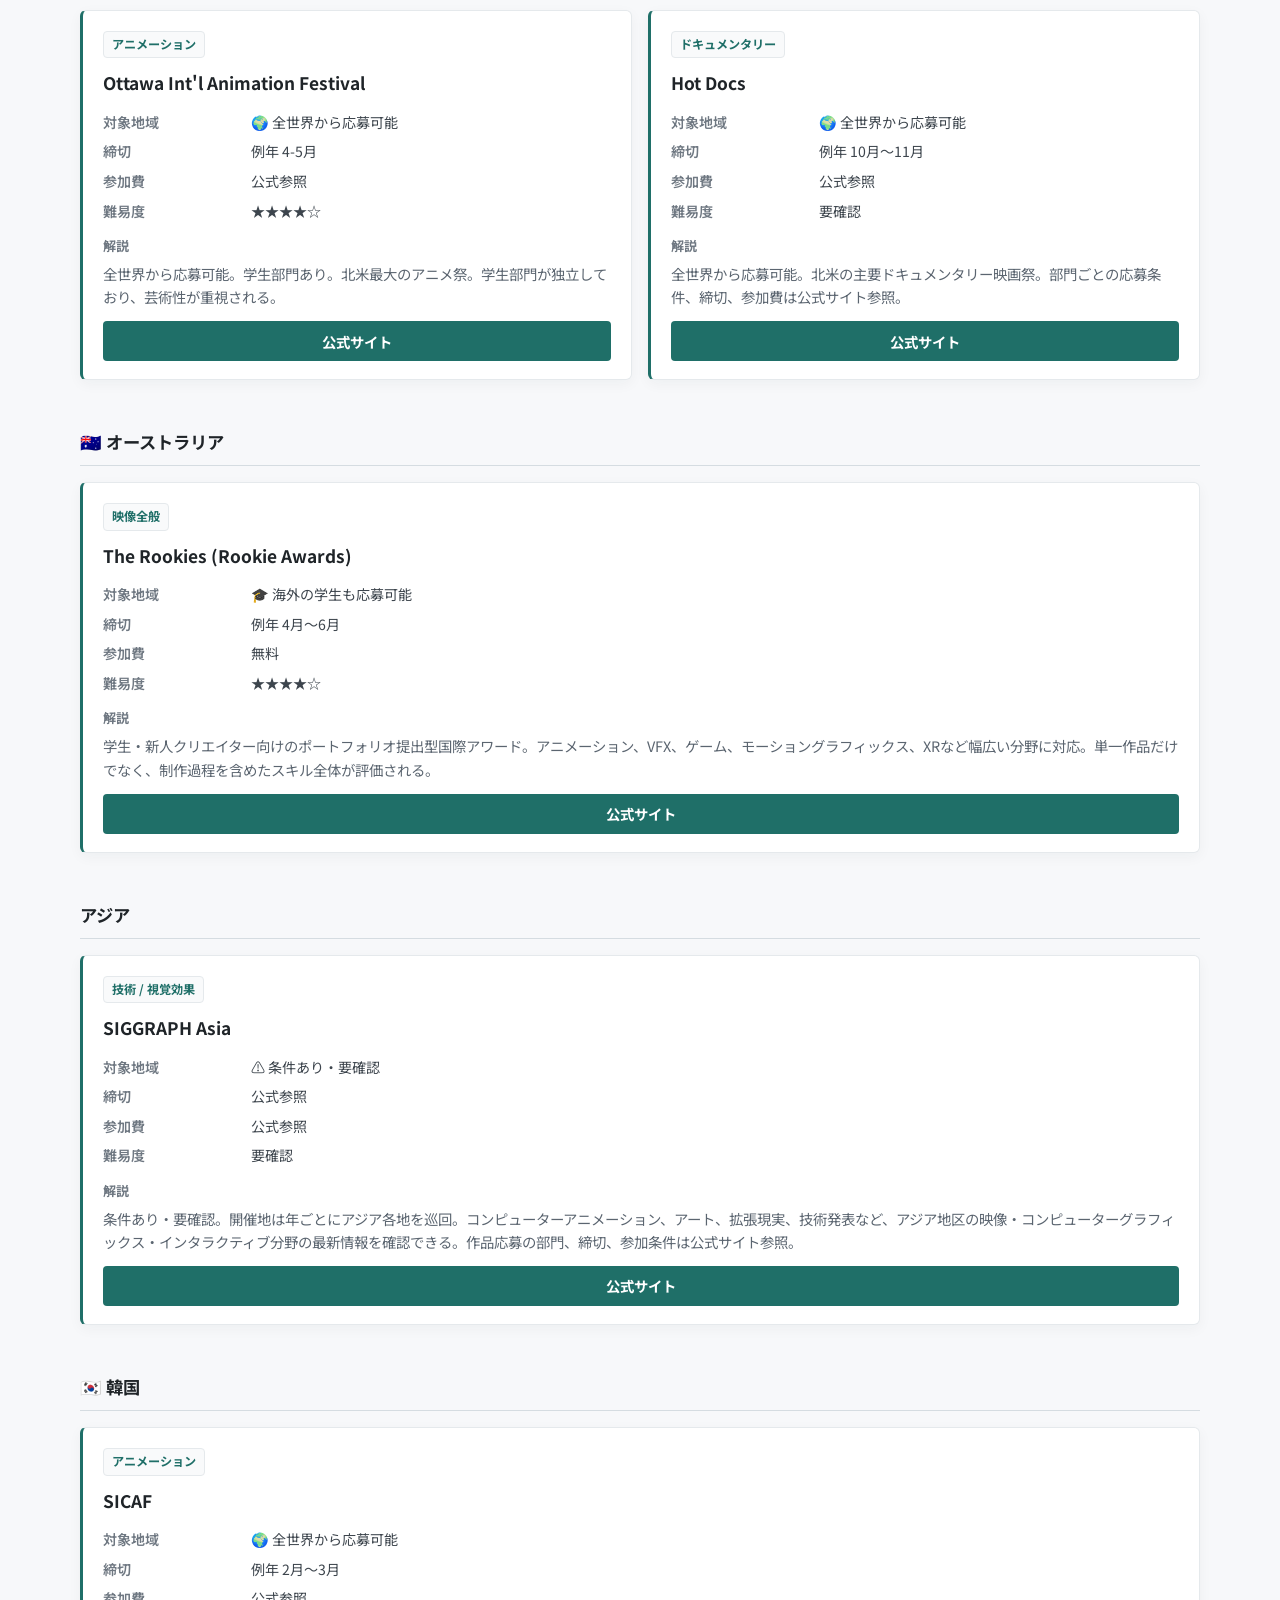
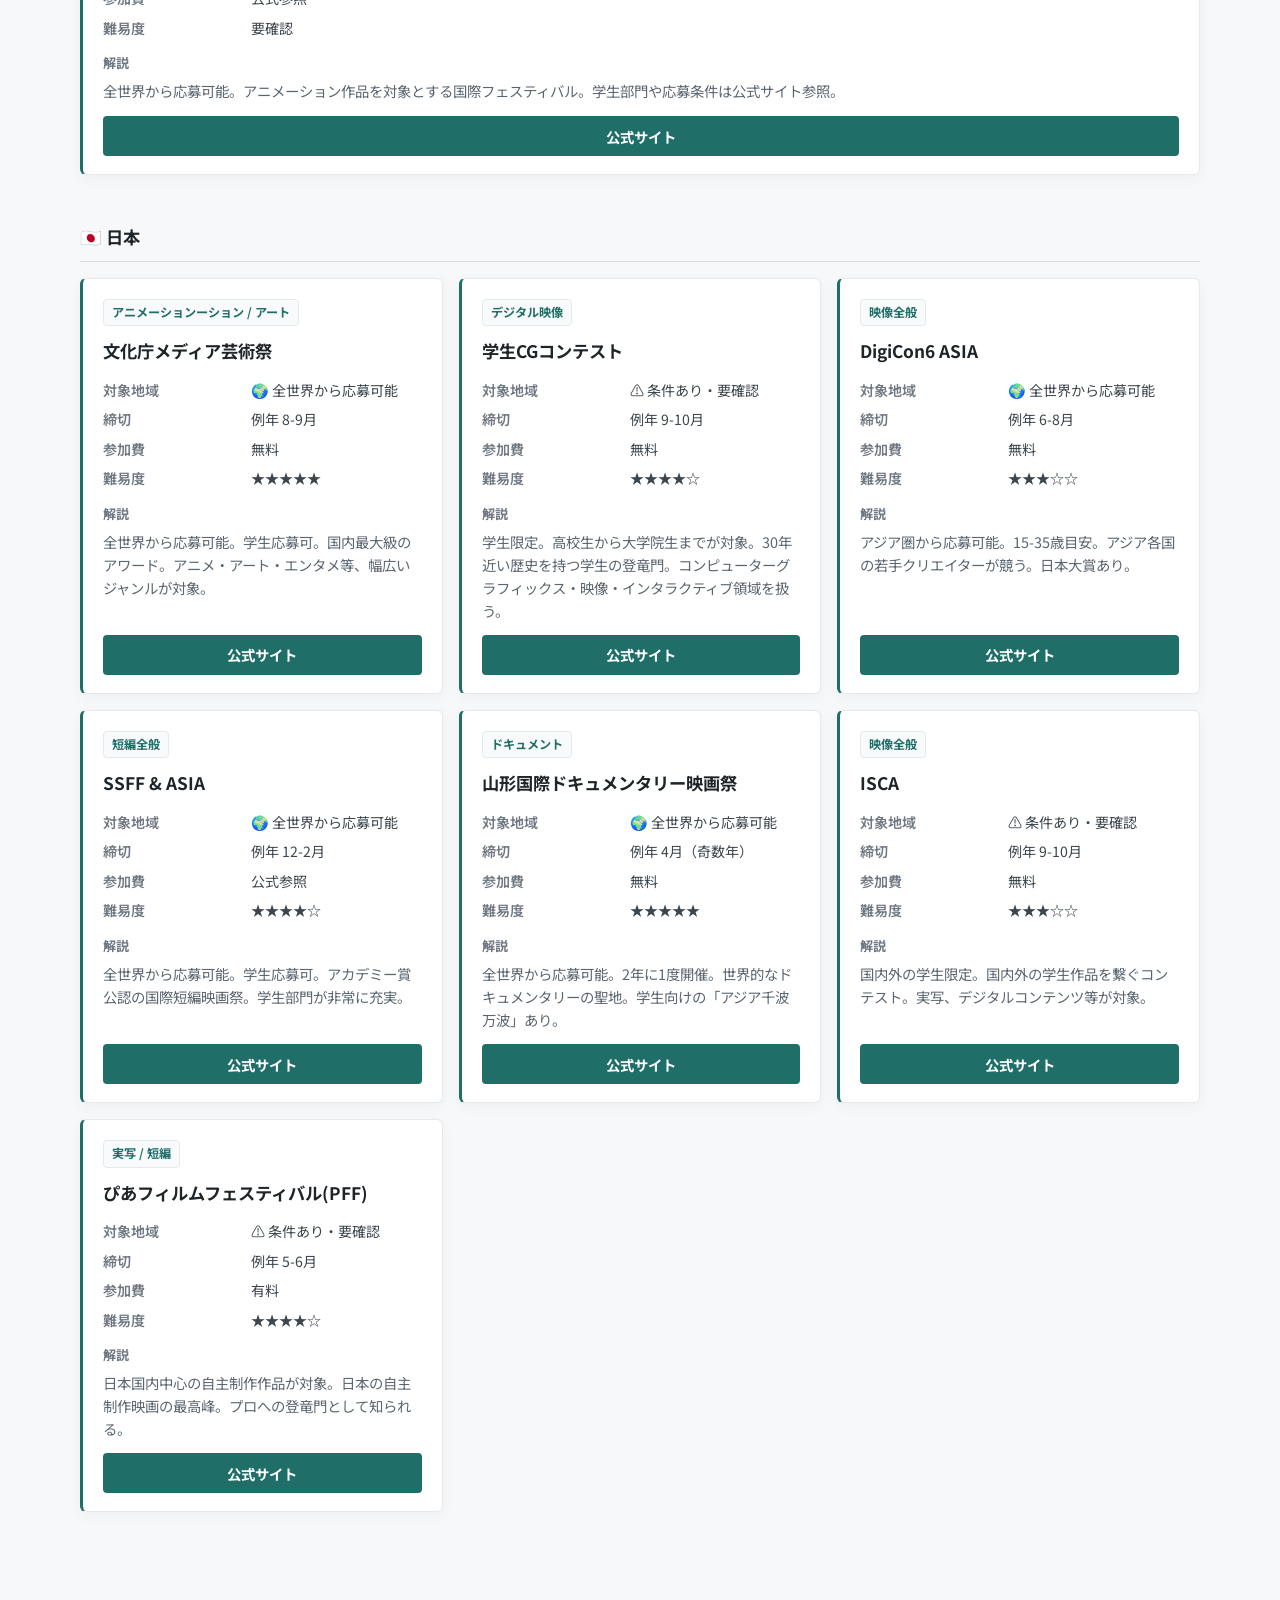
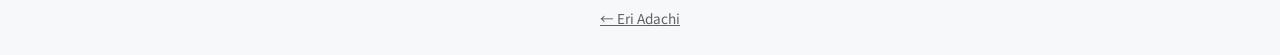
==== commit 6b013781: "Replace コンピューターグラフィックス with CG in JP lead text Co-Authored-By: Claude Sonnet 4.6 <noreply@anthropic." ====
--- a/jp/index.html
+++ b/jp/index.html
@@ -8,6 +8,15 @@
   <link rel="preconnect" href="https://fonts.gstatic.com" crossorigin>
   <link href="https://fonts.googleapis.com/css2?family=Noto+Sans+JP:wght@400;500;600;700&display=swap" rel="stylesheet">
   <link rel="stylesheet" href="../css/style.css">
+
+  <!-- Microsoft Clarity -->
+  <script type="text/javascript">
+    (function(c,l,a,r,i,t,y){
+        c[a]=c[a]||function(){(c[a].q=c[a].q||[]).push(arguments)};
+        t=l.createElement(r);t.async=1;t.src="https://www.clarity.ms/tag/"+i;
+        y=l.getElementsByTagName(r)[0];y.parentNode.insertBefore(t,y);
+    })(window, document, "clarity", "script", "wmgwzzg7as");
+  </script>
 </head>
 <body>
   <header class="site-header">
@@ -23,7 +32,7 @@
       <p class="eyebrow">コンペリスト</p>
       <h1>映像メディア系コンペ一覧</h1>
       <p class="notice">※応募条件・締切は変更される可能性があります。必ず公式サイトをご確認ください。</p>
-      <p class="lead">日本から応募を検討しやすい、映像・アニメーション・ドキュメンタリー・コンピューターグラフィックス・メディア系コンペを整理した一覧です。</p>
+      <p class="lead">日本から応募を検討しやすい、映像・アニメーション・ドキュメンタリー・CG・メディア系コンペを整理した一覧です。</p>
     </div>
   </header>
 
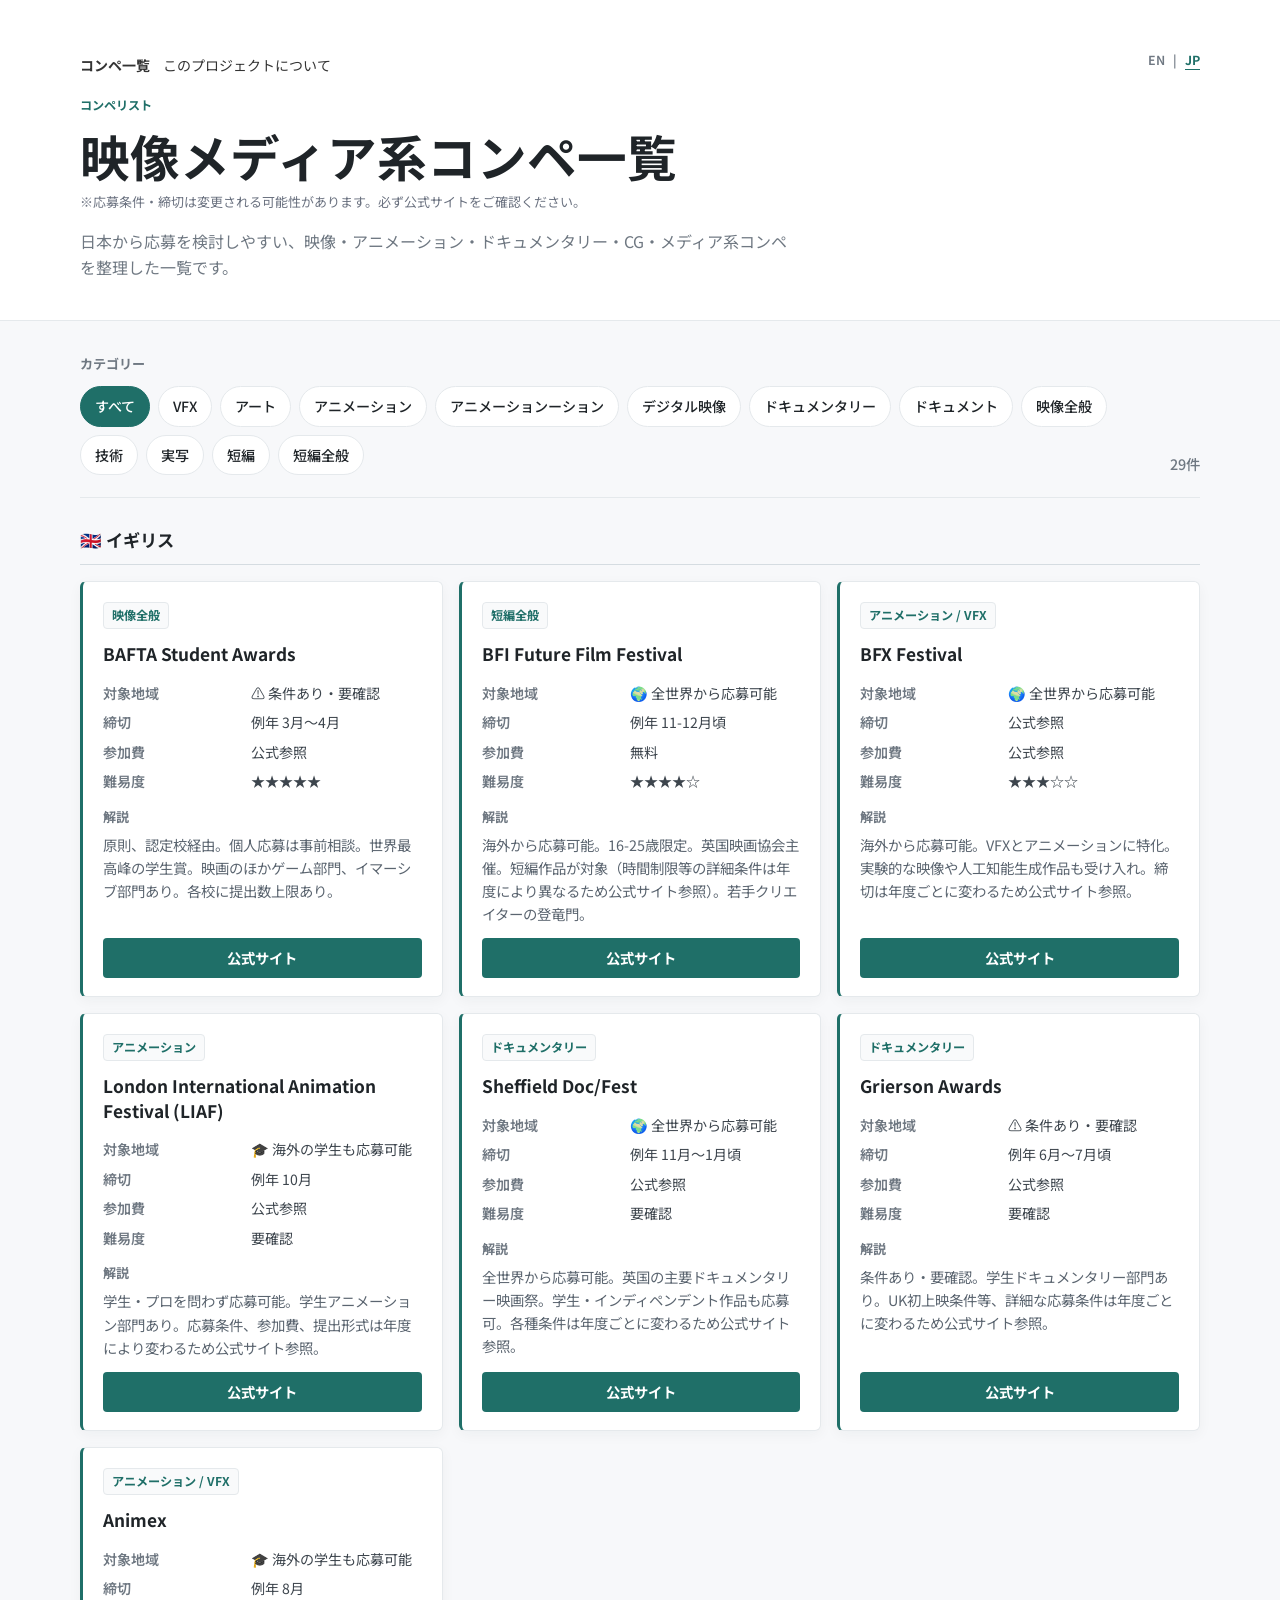
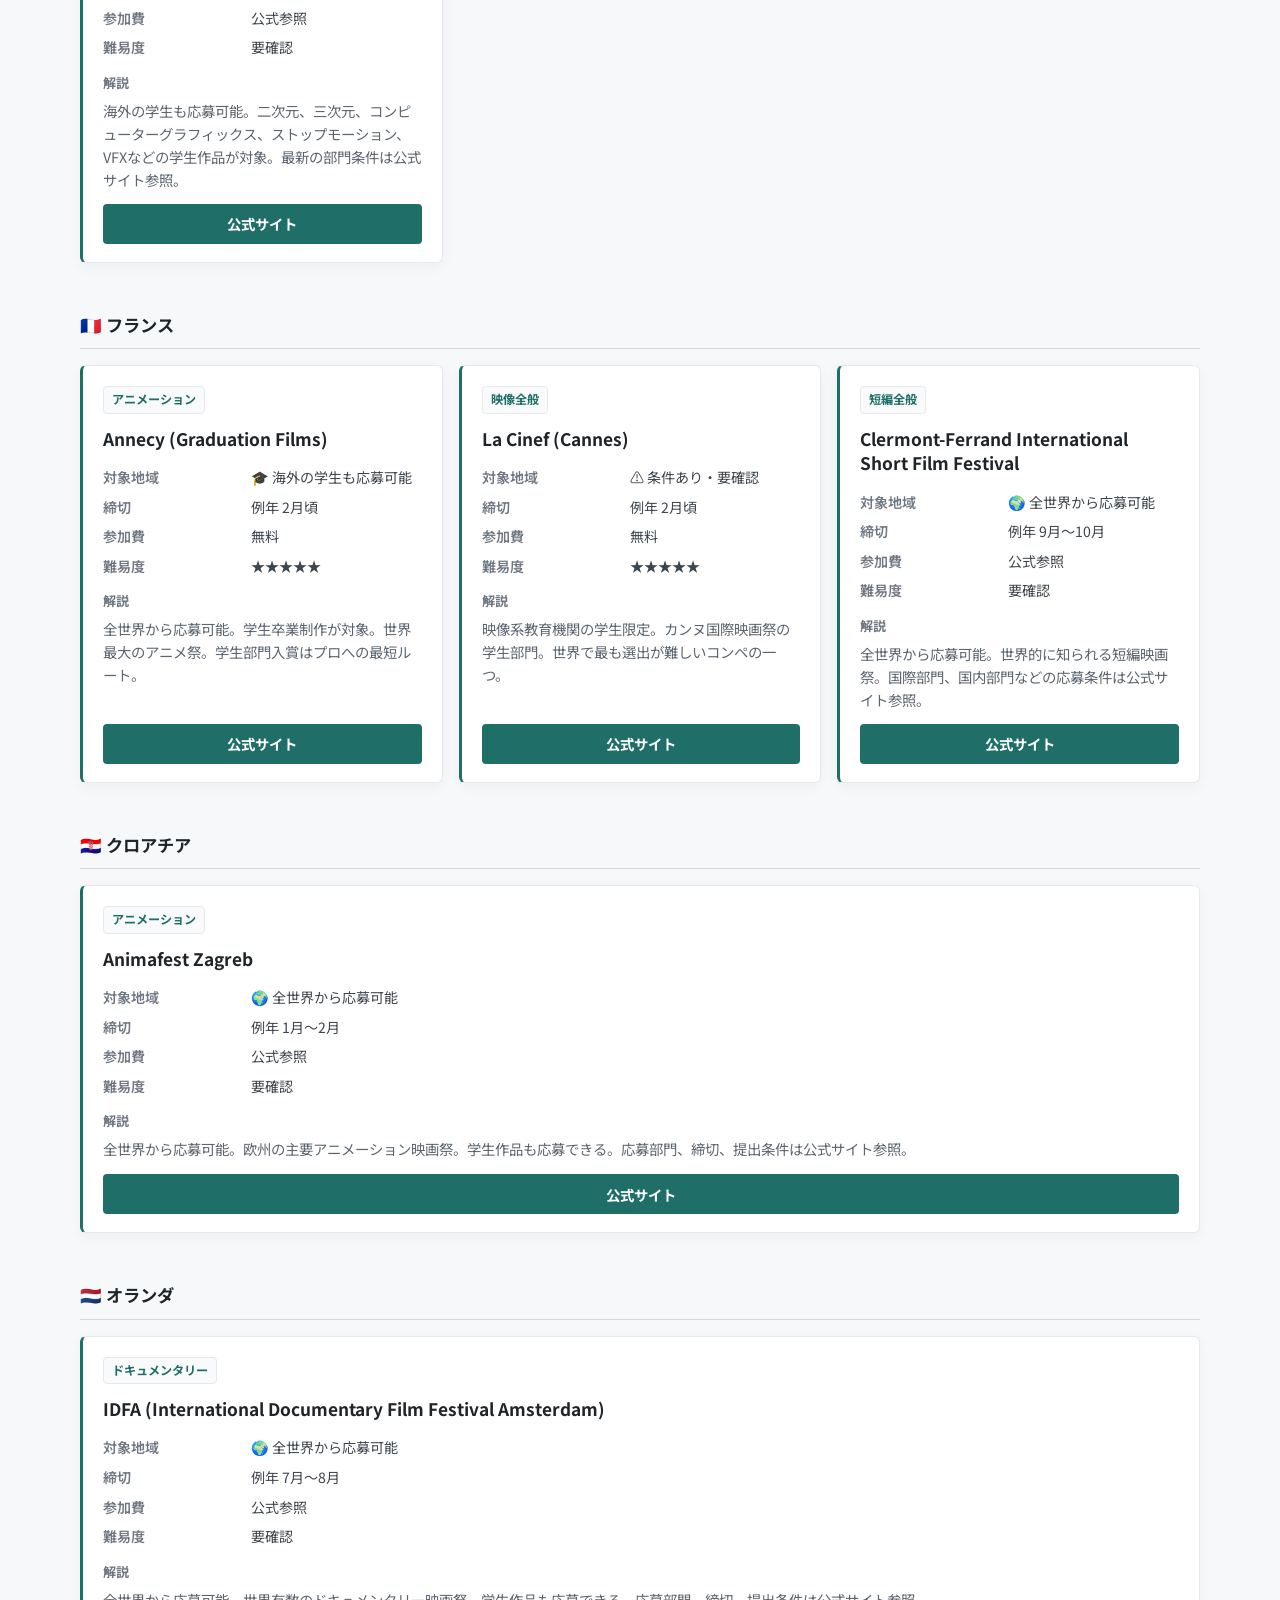
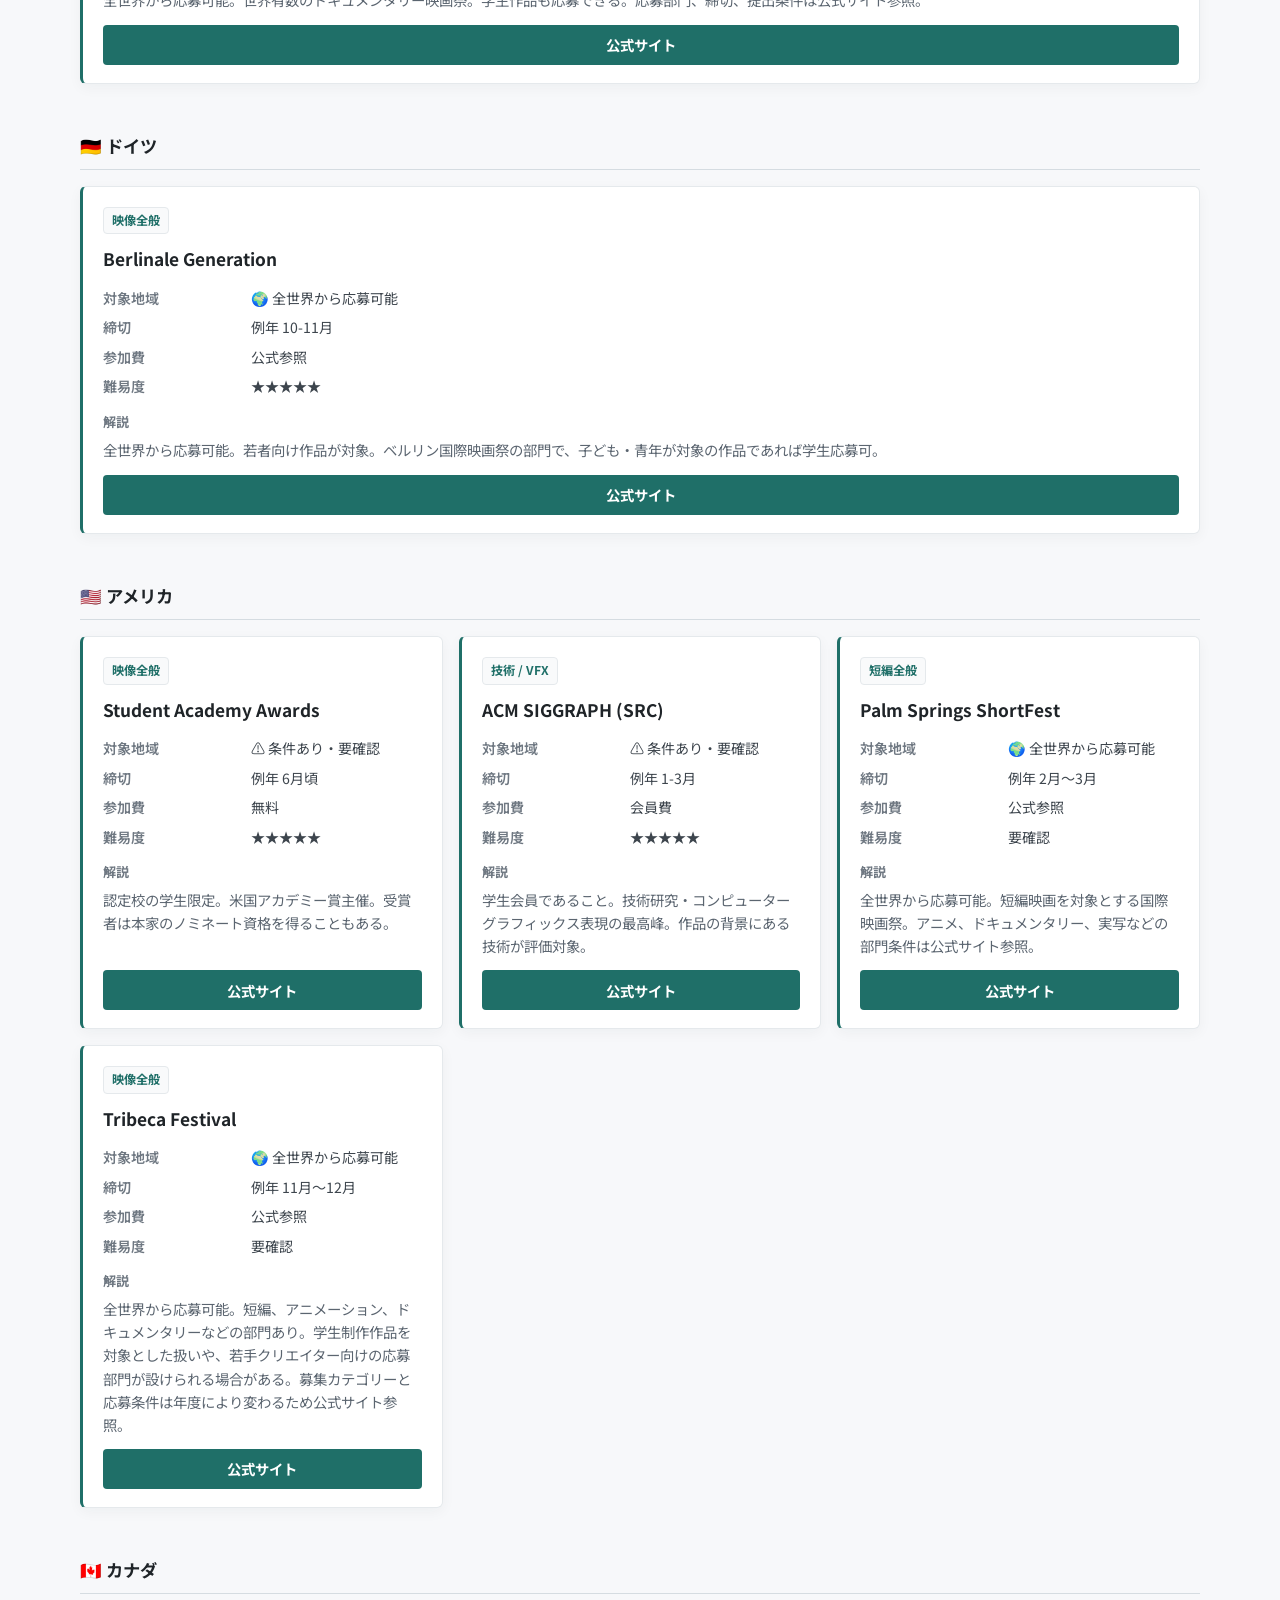
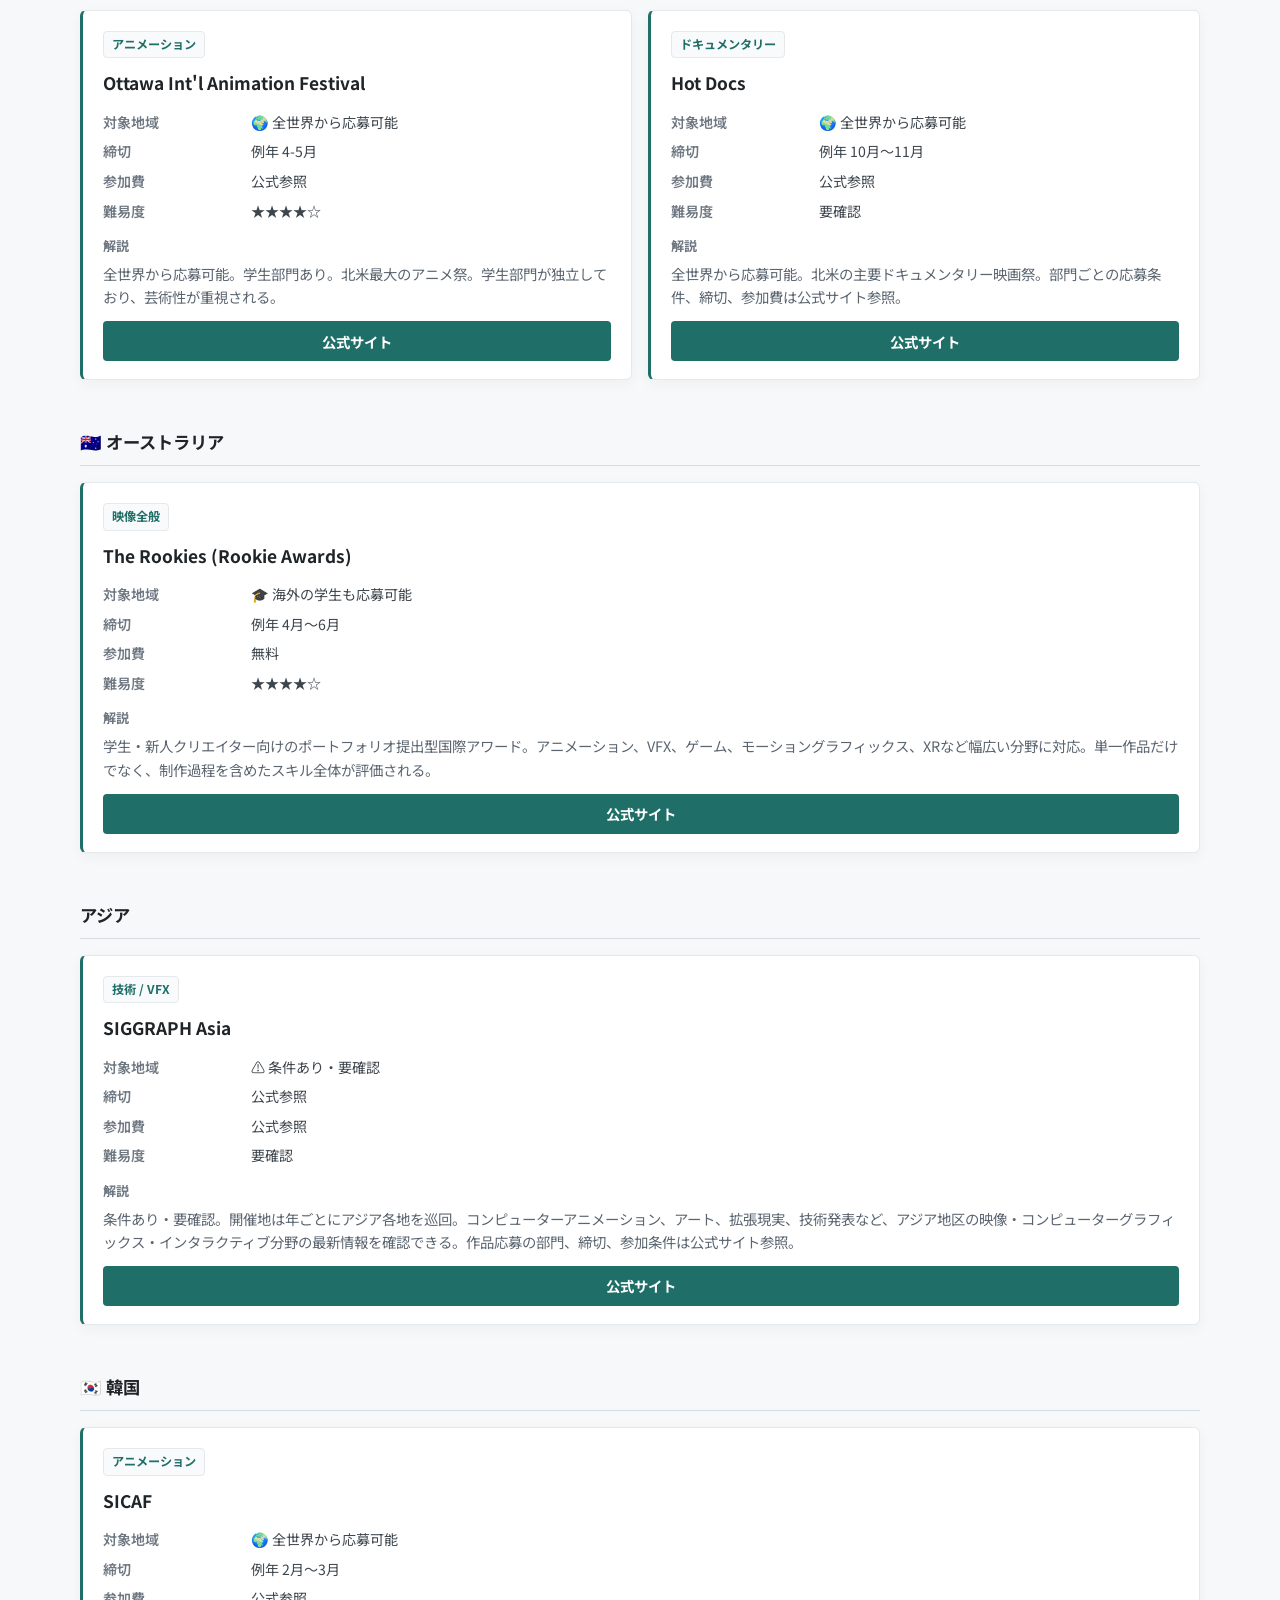
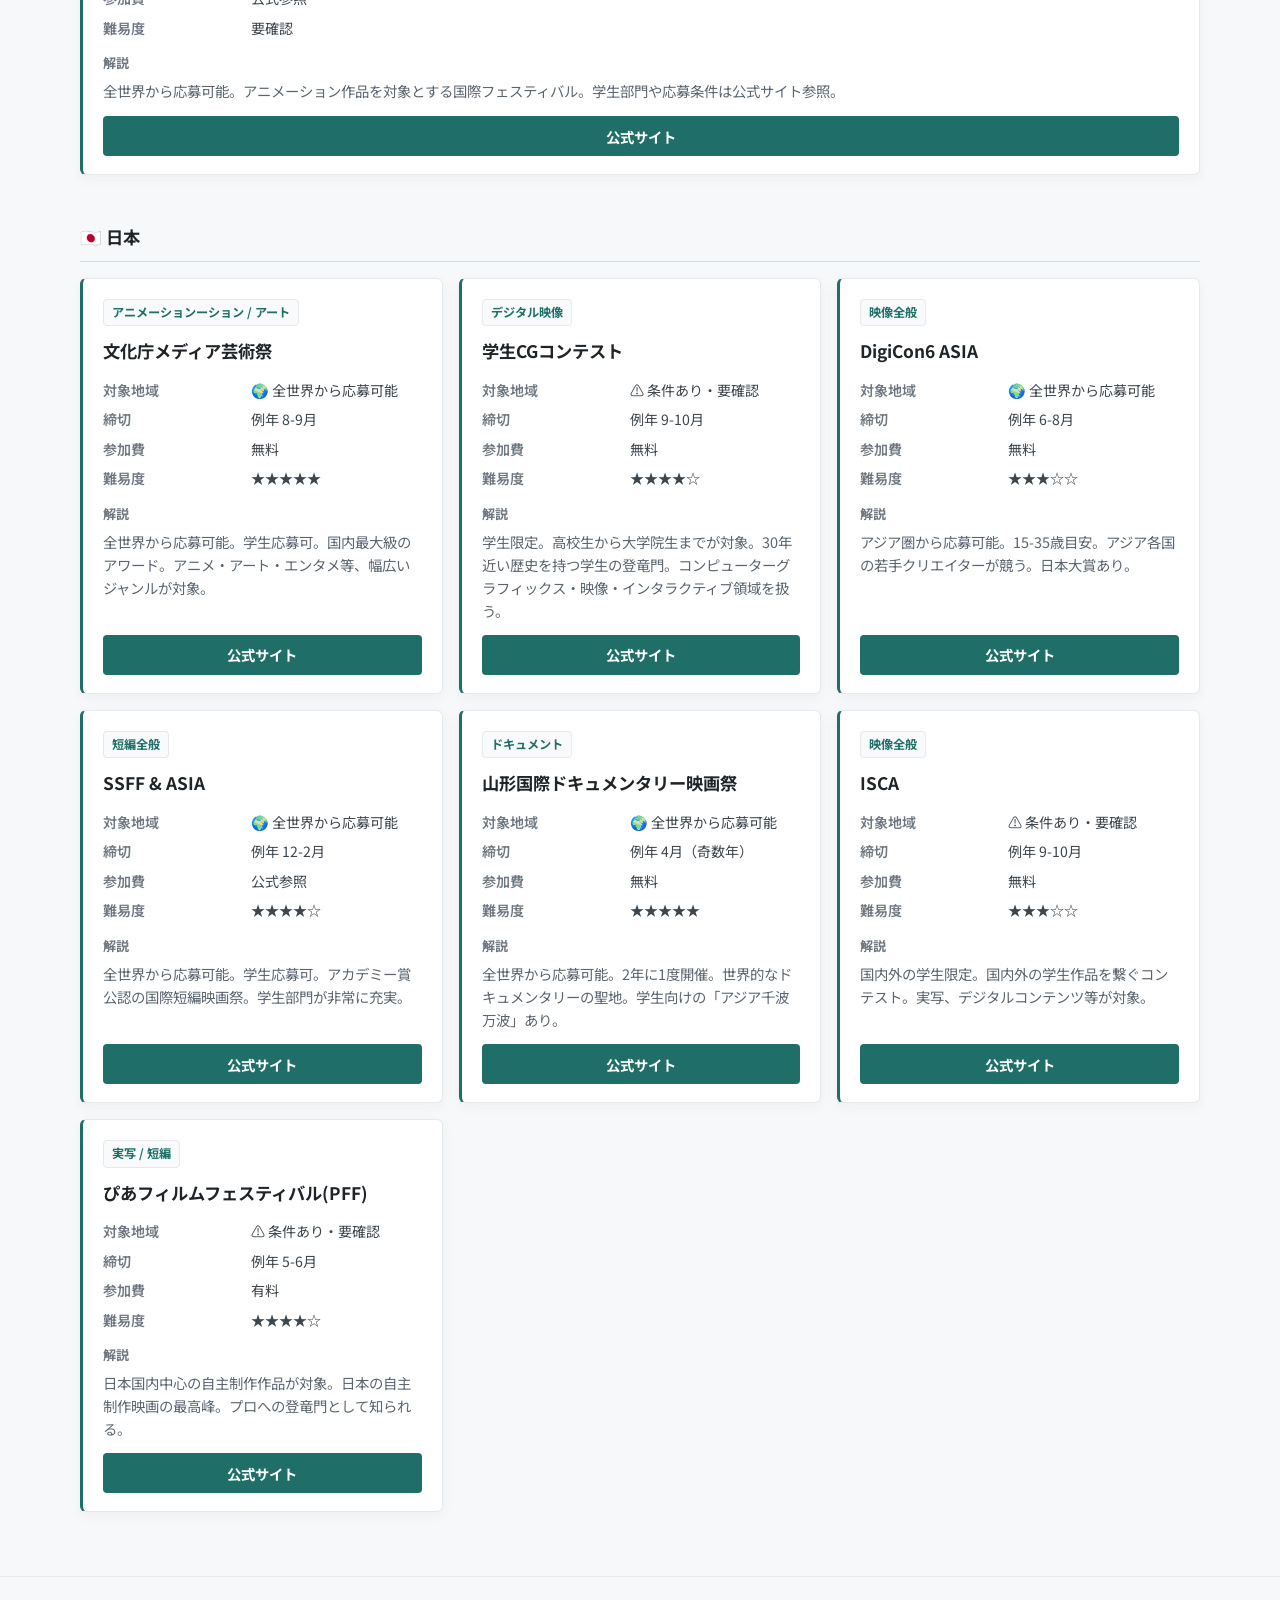
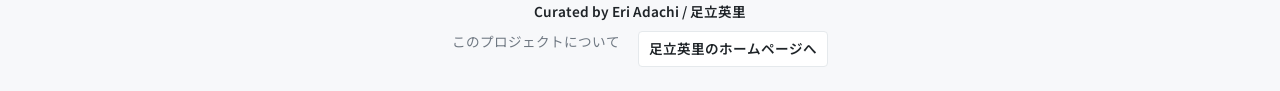
==== commit 221e7f6b: "Add project about pages and curator credits" ====
--- a/jp/index.html
+++ b/jp/index.html
@@ -28,6 +28,7 @@
       </nav>
       <nav class="nav" aria-label="主要ナビゲーション">
         <a class="active" href="./" aria-current="page">コンペ一覧</a>
+        <a href="about.html">このプロジェクトについて</a>
       </nav>
       <p class="eyebrow">コンペリスト</p>
       <h1>映像メディア系コンペ一覧</h1>
@@ -52,8 +53,10 @@
 
   <script src="../js/app.js"></script>
 
-  <footer style="text-align:center; padding: 24px 16px;">
-    <a href="https://www.eriadachi.com/pages/education/index-jp.html" style="display:inline-block; margin-top: 8px; font-size: 0.85em; opacity: 0.7;">← Eri Adachi</a>
+  <footer class="site-footer">
+    <p>Curated by Eri Adachi / 足立英里</p>
+    <a href="about.html">このプロジェクトについて</a>
+    <a class="operator-link" href="https://www.eriadachi.com/pages/education/index-jp.html">足立英里のホームページへ</a>
   </footer>
 </body>
 </html>
--- a/css/style.css
+++ b/css/style.css
@@ -150,6 +150,52 @@
   margin-top: 14px;
 }
 
+.site-footer {
+  display: flex;
+  flex-wrap: wrap;
+  justify-content: center;
+  gap: 8px 18px;
+  border-top: 1px solid var(--line);
+  padding: 24px 16px;
+  color: var(--muted);
+  font-size: 0.85rem;
+  text-align: center;
+}
+
+.site-footer p {
+  flex-basis: 100%;
+  margin: 0;
+  color: var(--text);
+  font-weight: 600;
+}
+
+.site-footer a {
+  color: var(--muted);
+  text-decoration: none;
+  text-underline-offset: 4px;
+  transition: color 160ms ease, border-color 160ms ease, background 160ms ease;
+}
+
+.site-footer a:hover {
+  color: var(--accent);
+  text-decoration: underline;
+}
+
+.site-footer .operator-link {
+  border: 1px solid var(--line);
+  border-radius: 4px;
+  background: var(--surface);
+  padding: 6px 10px;
+  color: var(--text);
+  font-weight: 600;
+}
+
+.site-footer .operator-link:hover {
+  border-color: var(--accent);
+  background: var(--surface-muted);
+  text-decoration: none;
+}
+
 .toolbar {
   display: flex;
   align-items: flex-end;
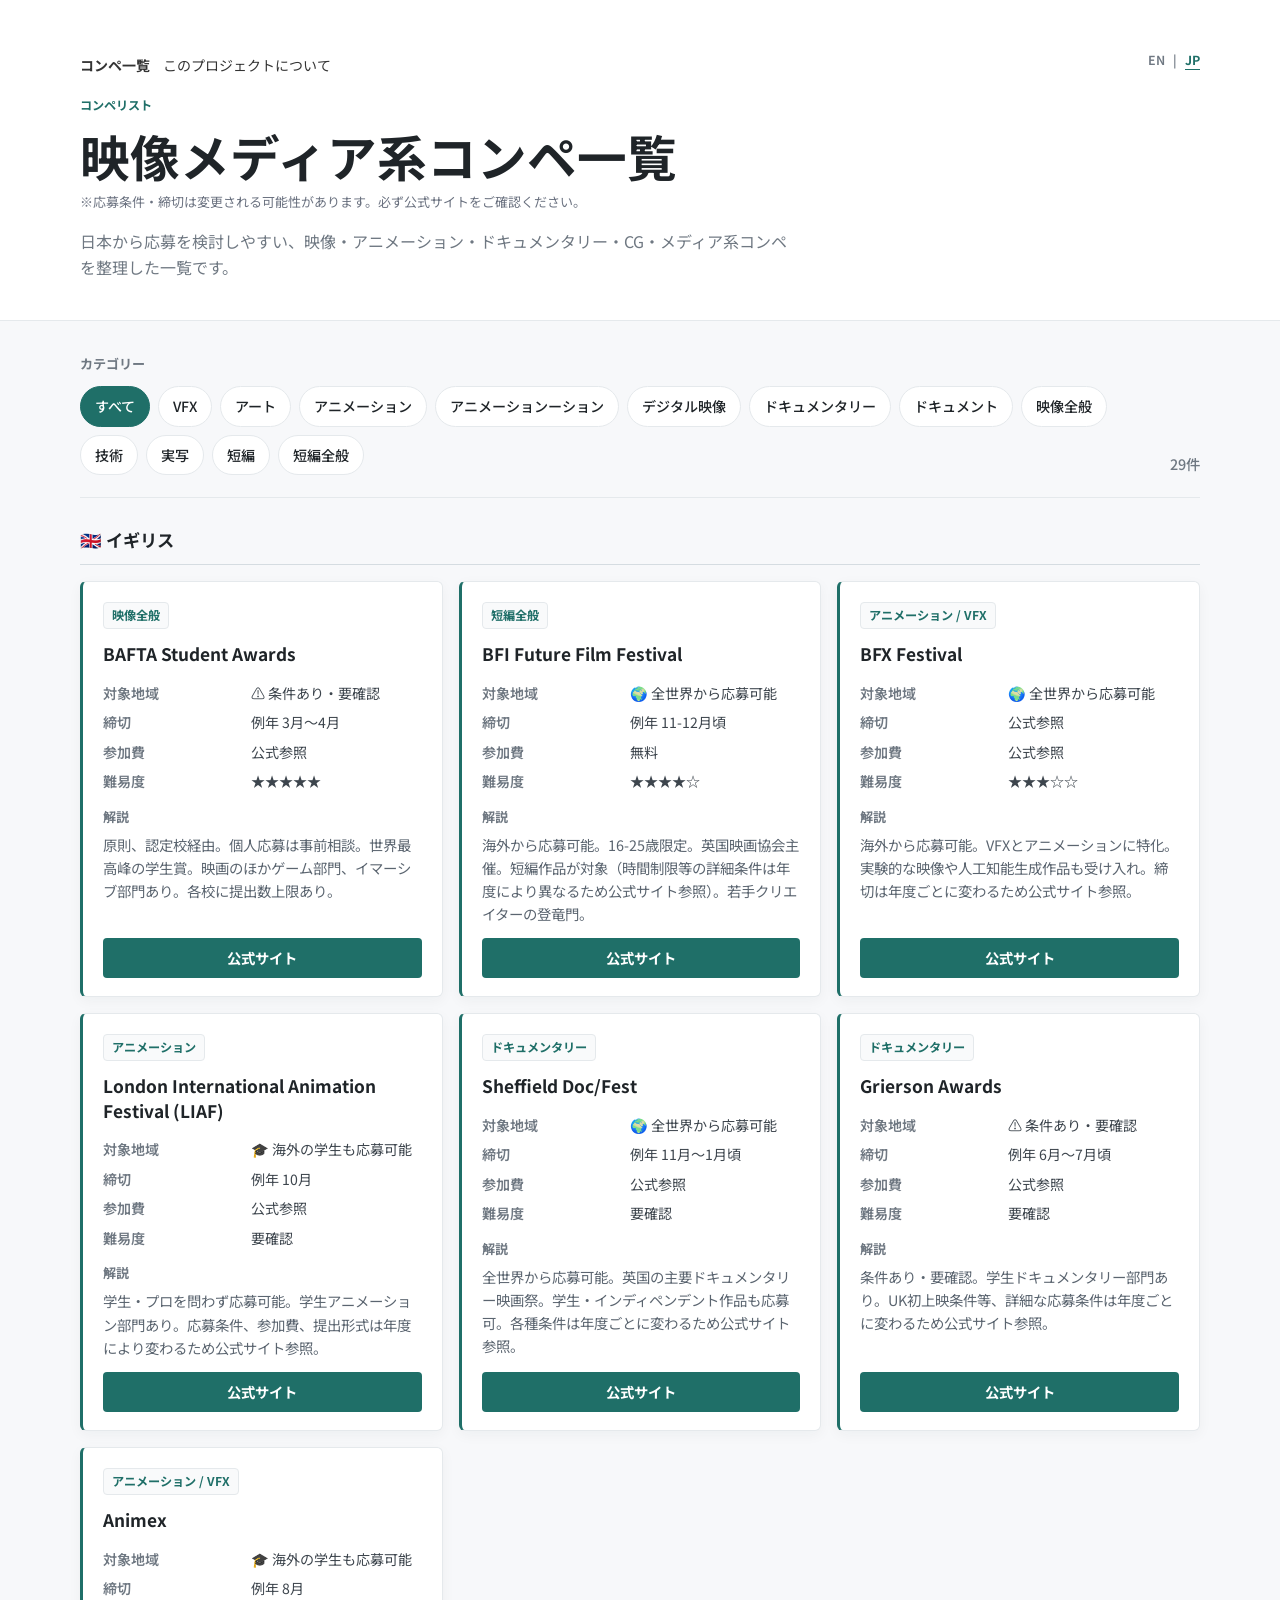
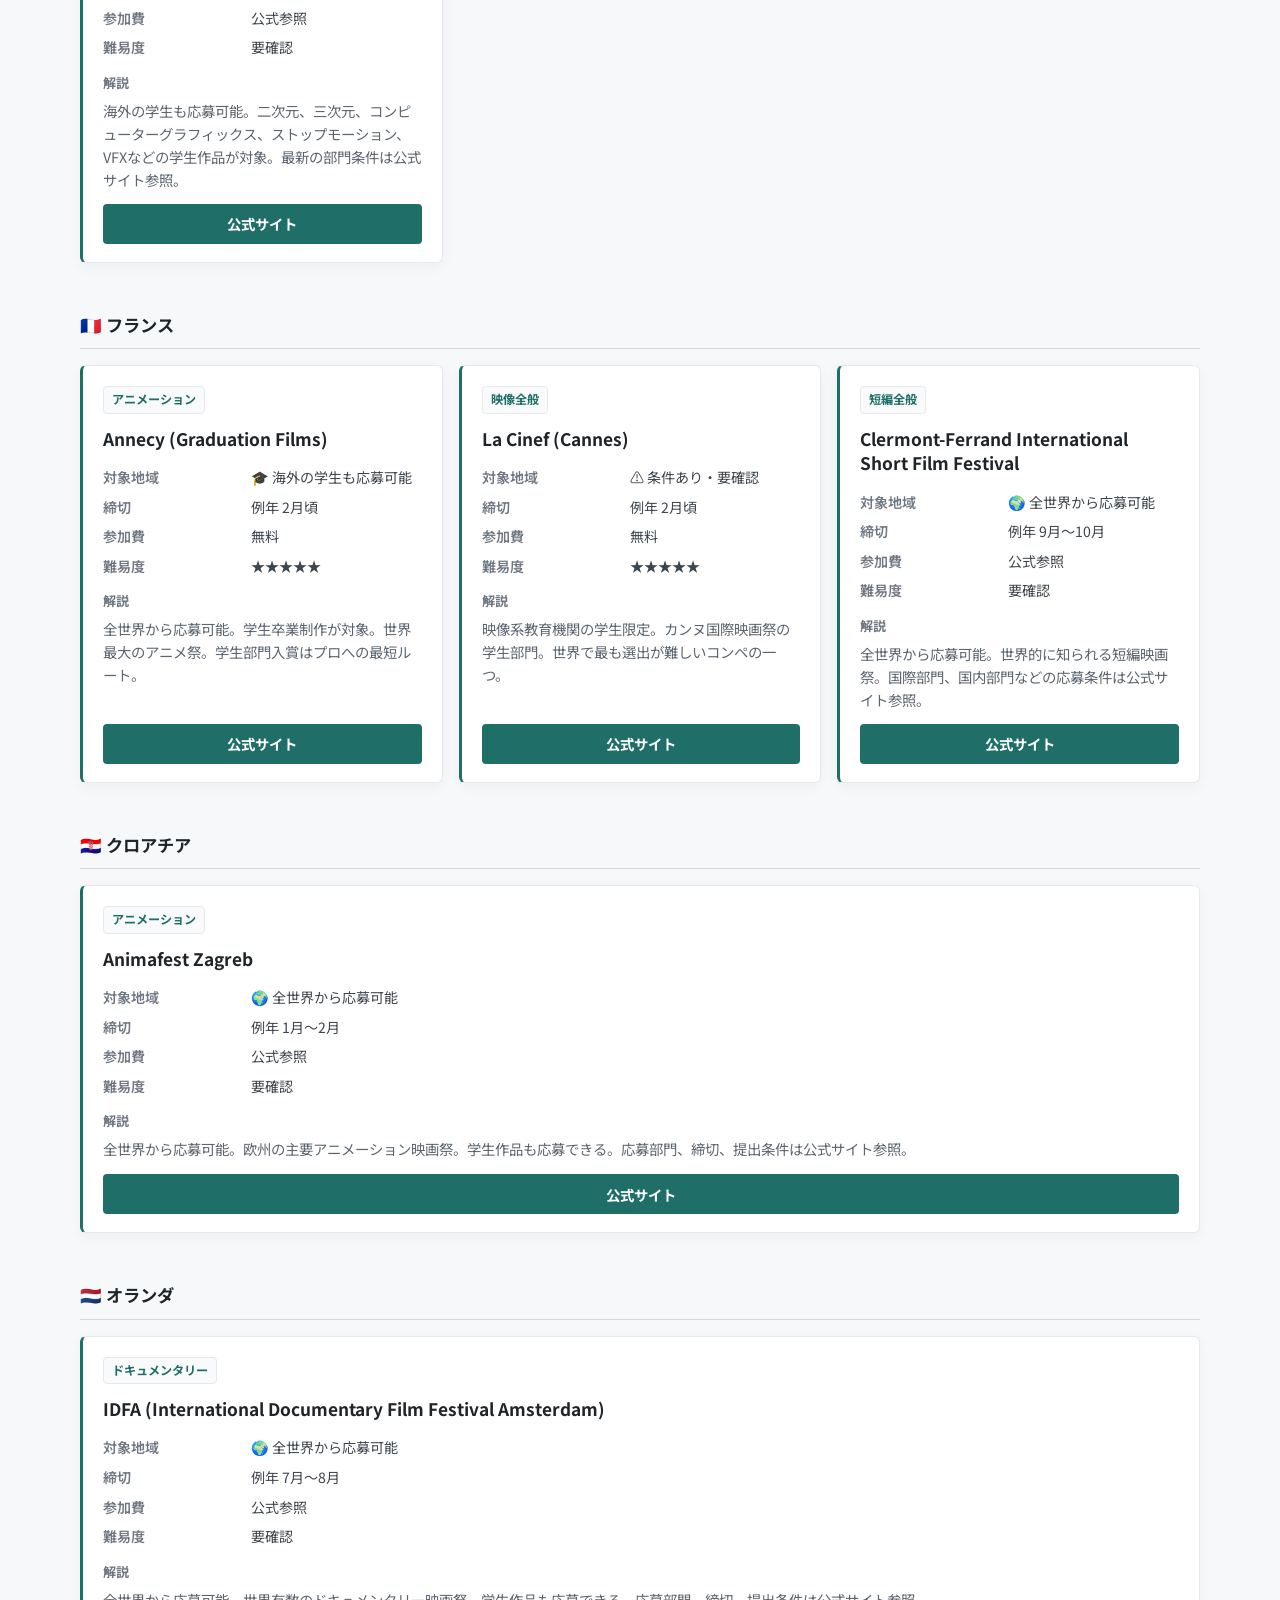
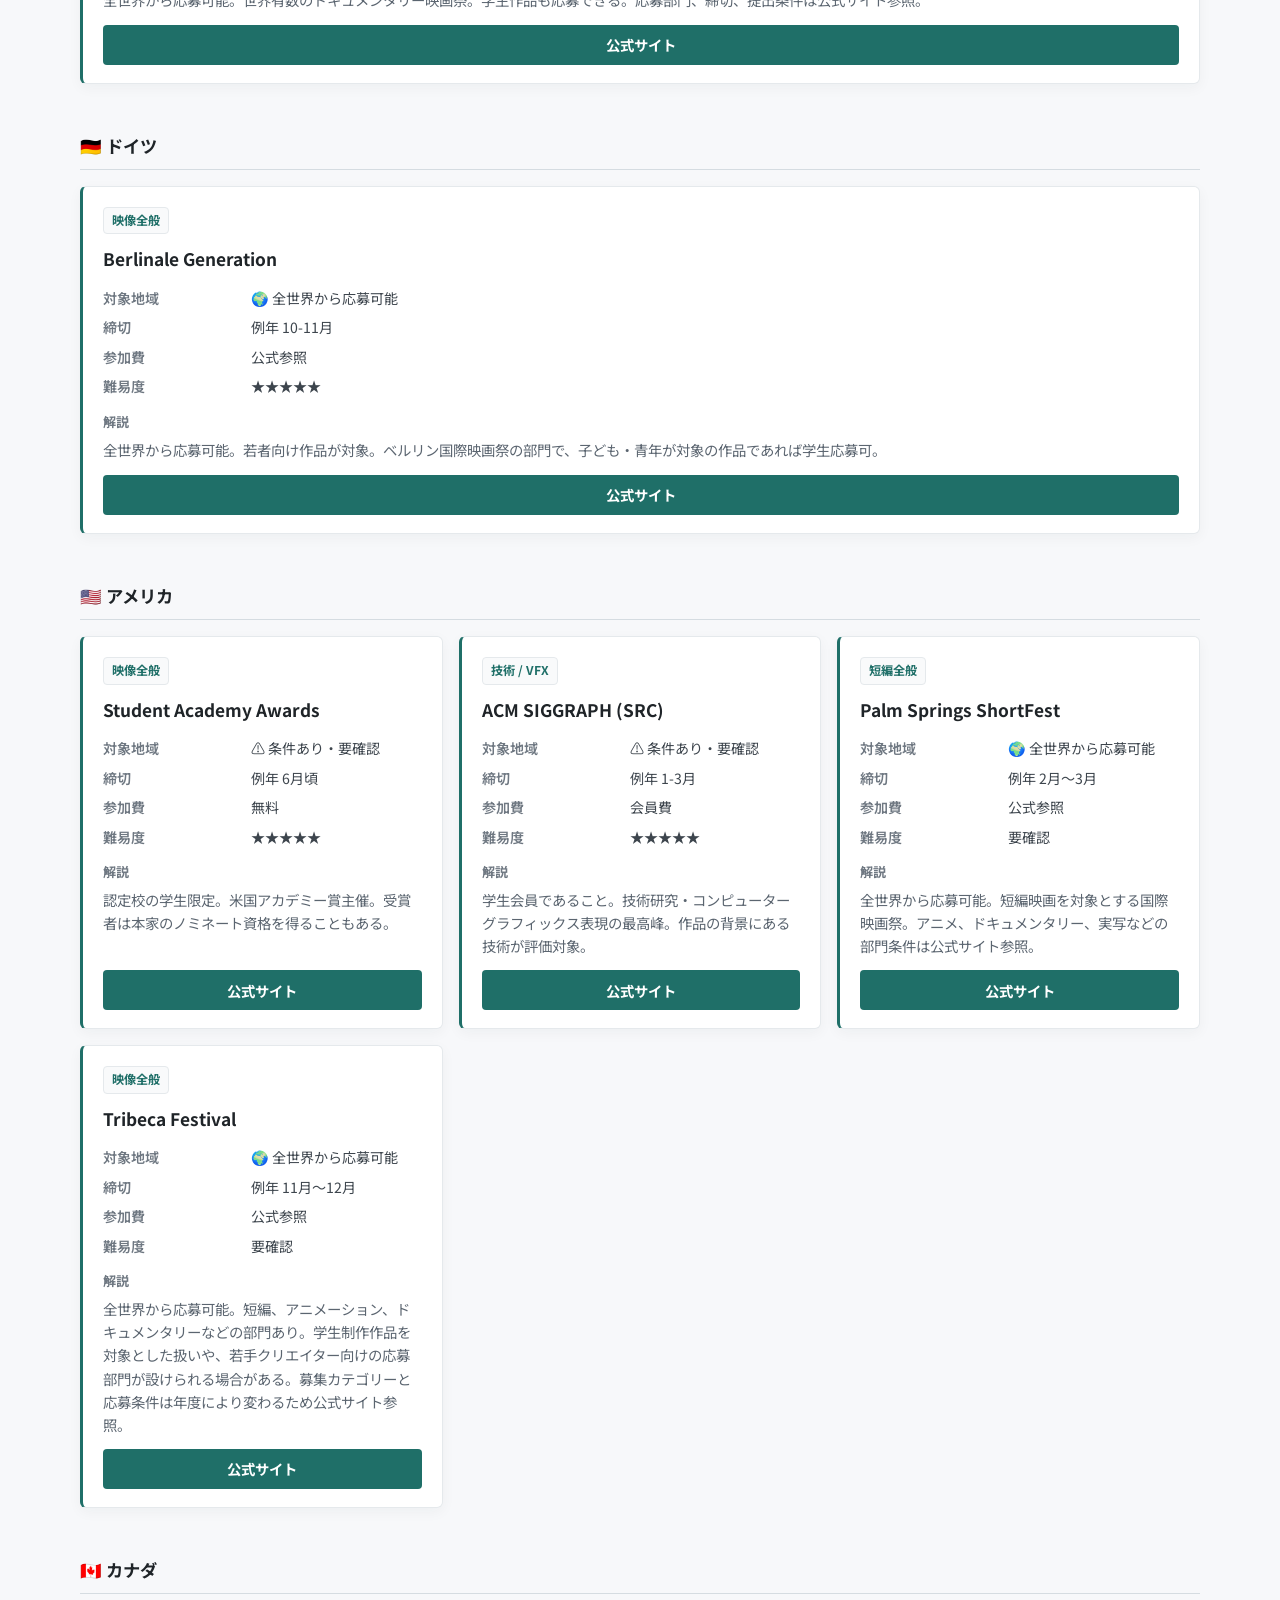
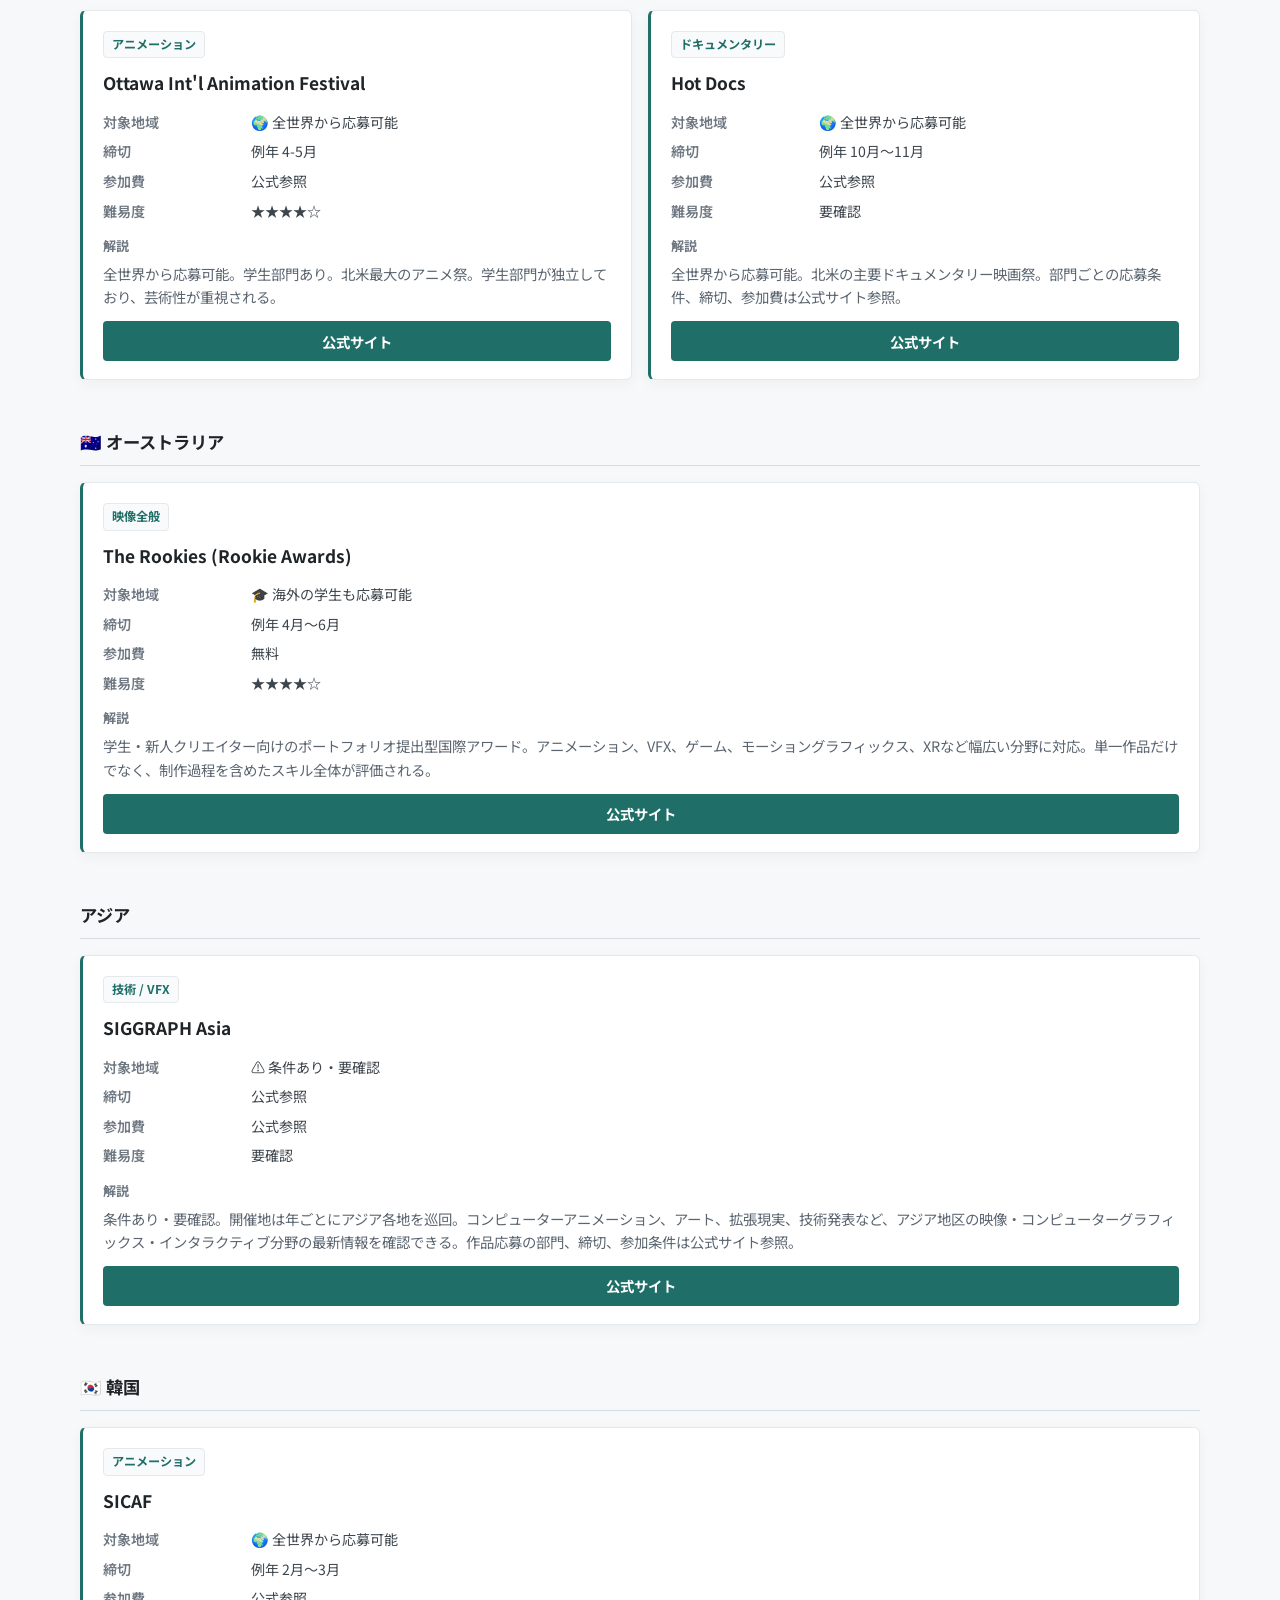
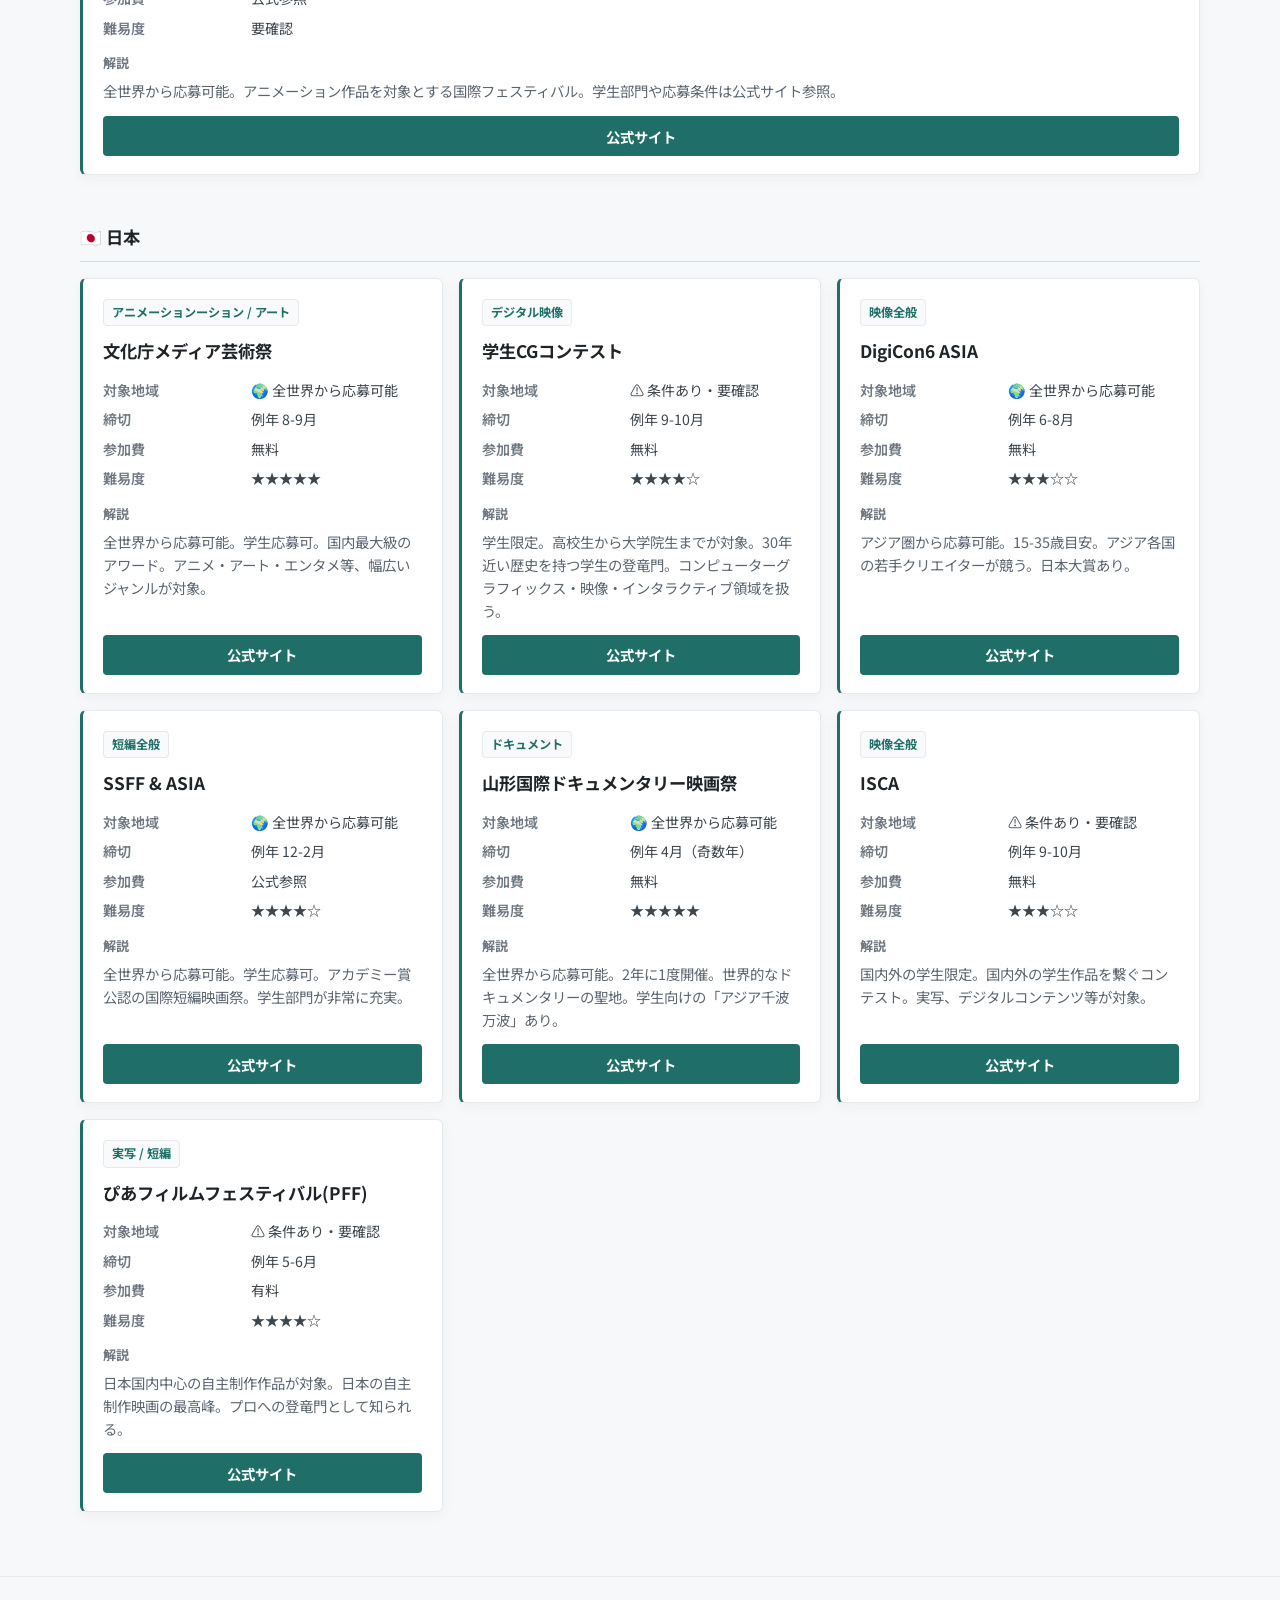
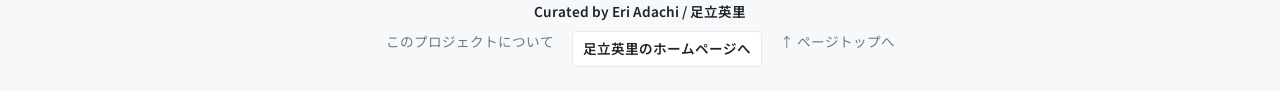
==== commit 6e64cf6a: "Add footer back to top links" ====
--- a/jp/index.html
+++ b/jp/index.html
@@ -18,7 +18,7 @@
     })(window, document, "clarity", "script", "wmgwzzg7as");
   </script>
 </head>
-<body>
+<body id="top">
   <header class="site-header">
     <div class="header-inner">
       <nav class="language-switch" aria-label="言語切り替え">
@@ -57,6 +57,7 @@
     <p>Curated by Eri Adachi / 足立英里</p>
     <a href="about.html">このプロジェクトについて</a>
     <a class="operator-link" href="https://www.eriadachi.com/pages/education/index-jp.html">足立英里のホームページへ</a>
+    <a href="#top">↑ ページトップへ</a>
   </footer>
 </body>
 </html>
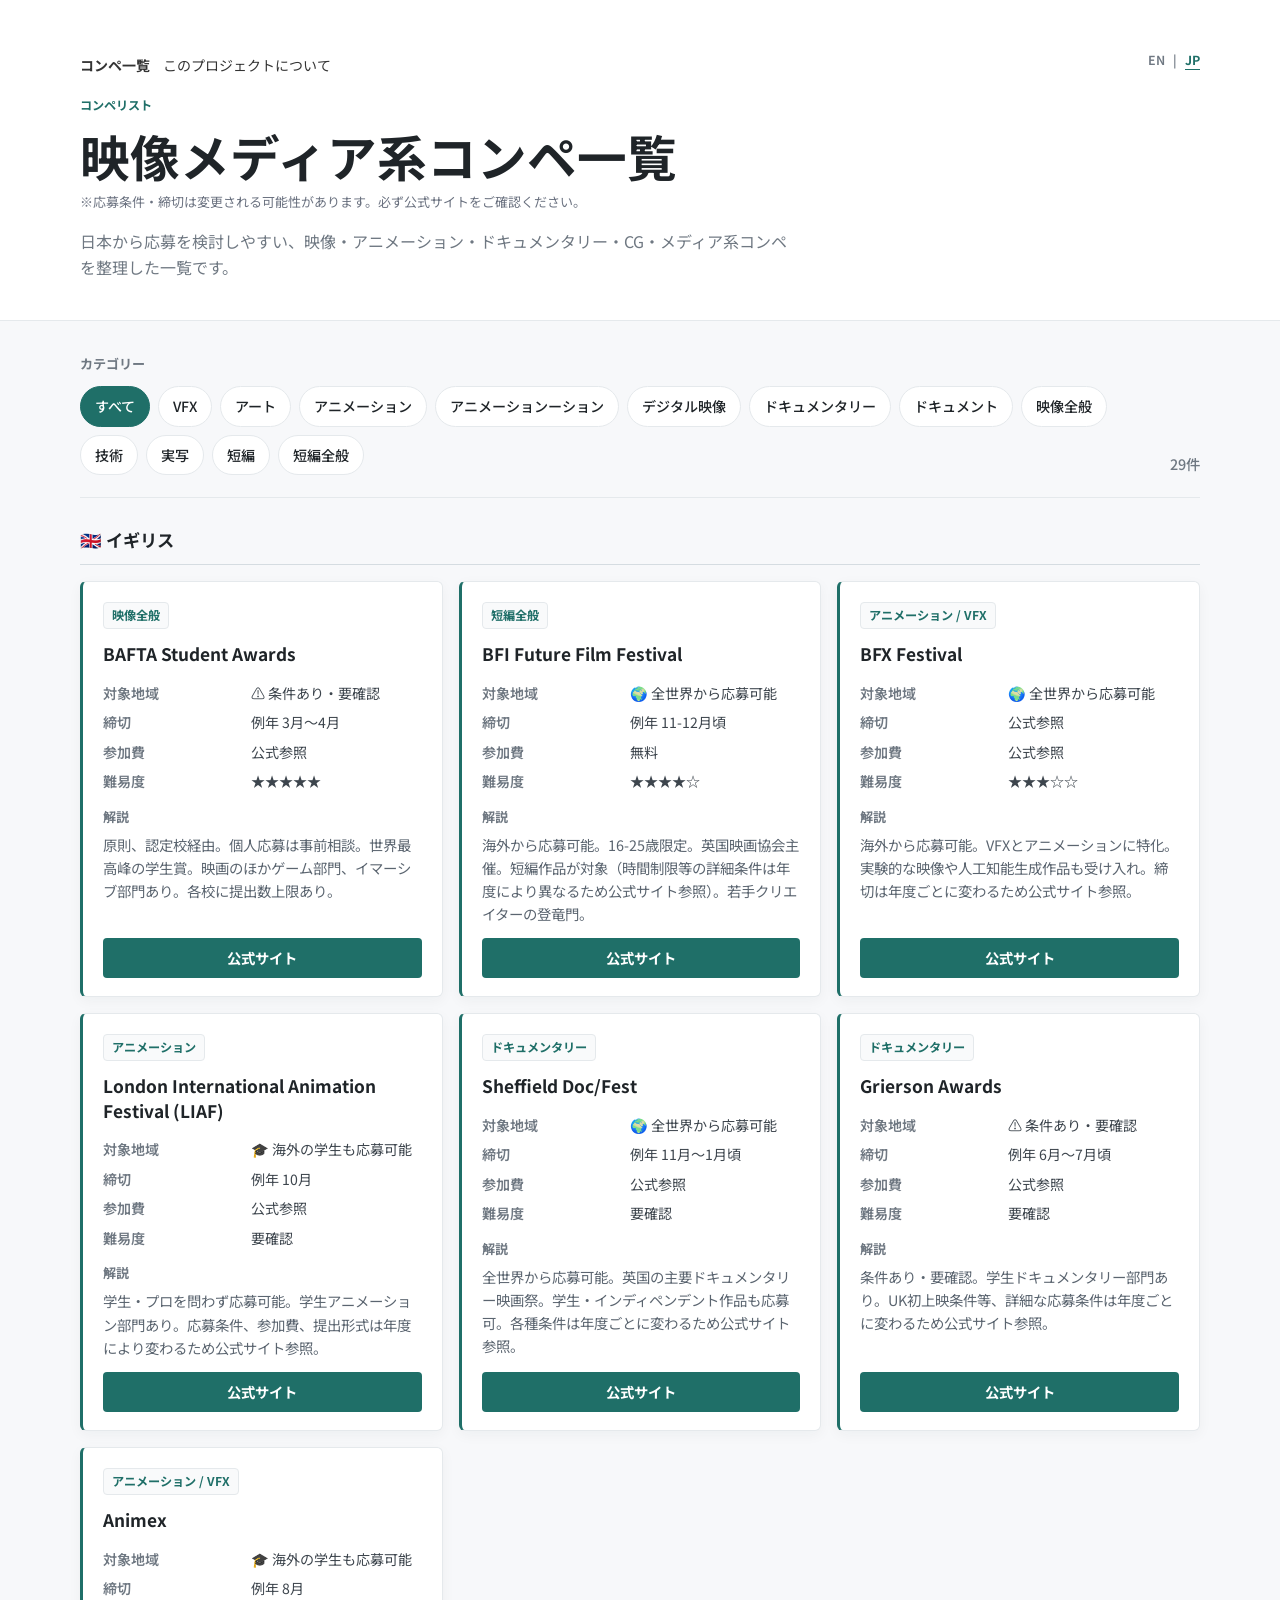
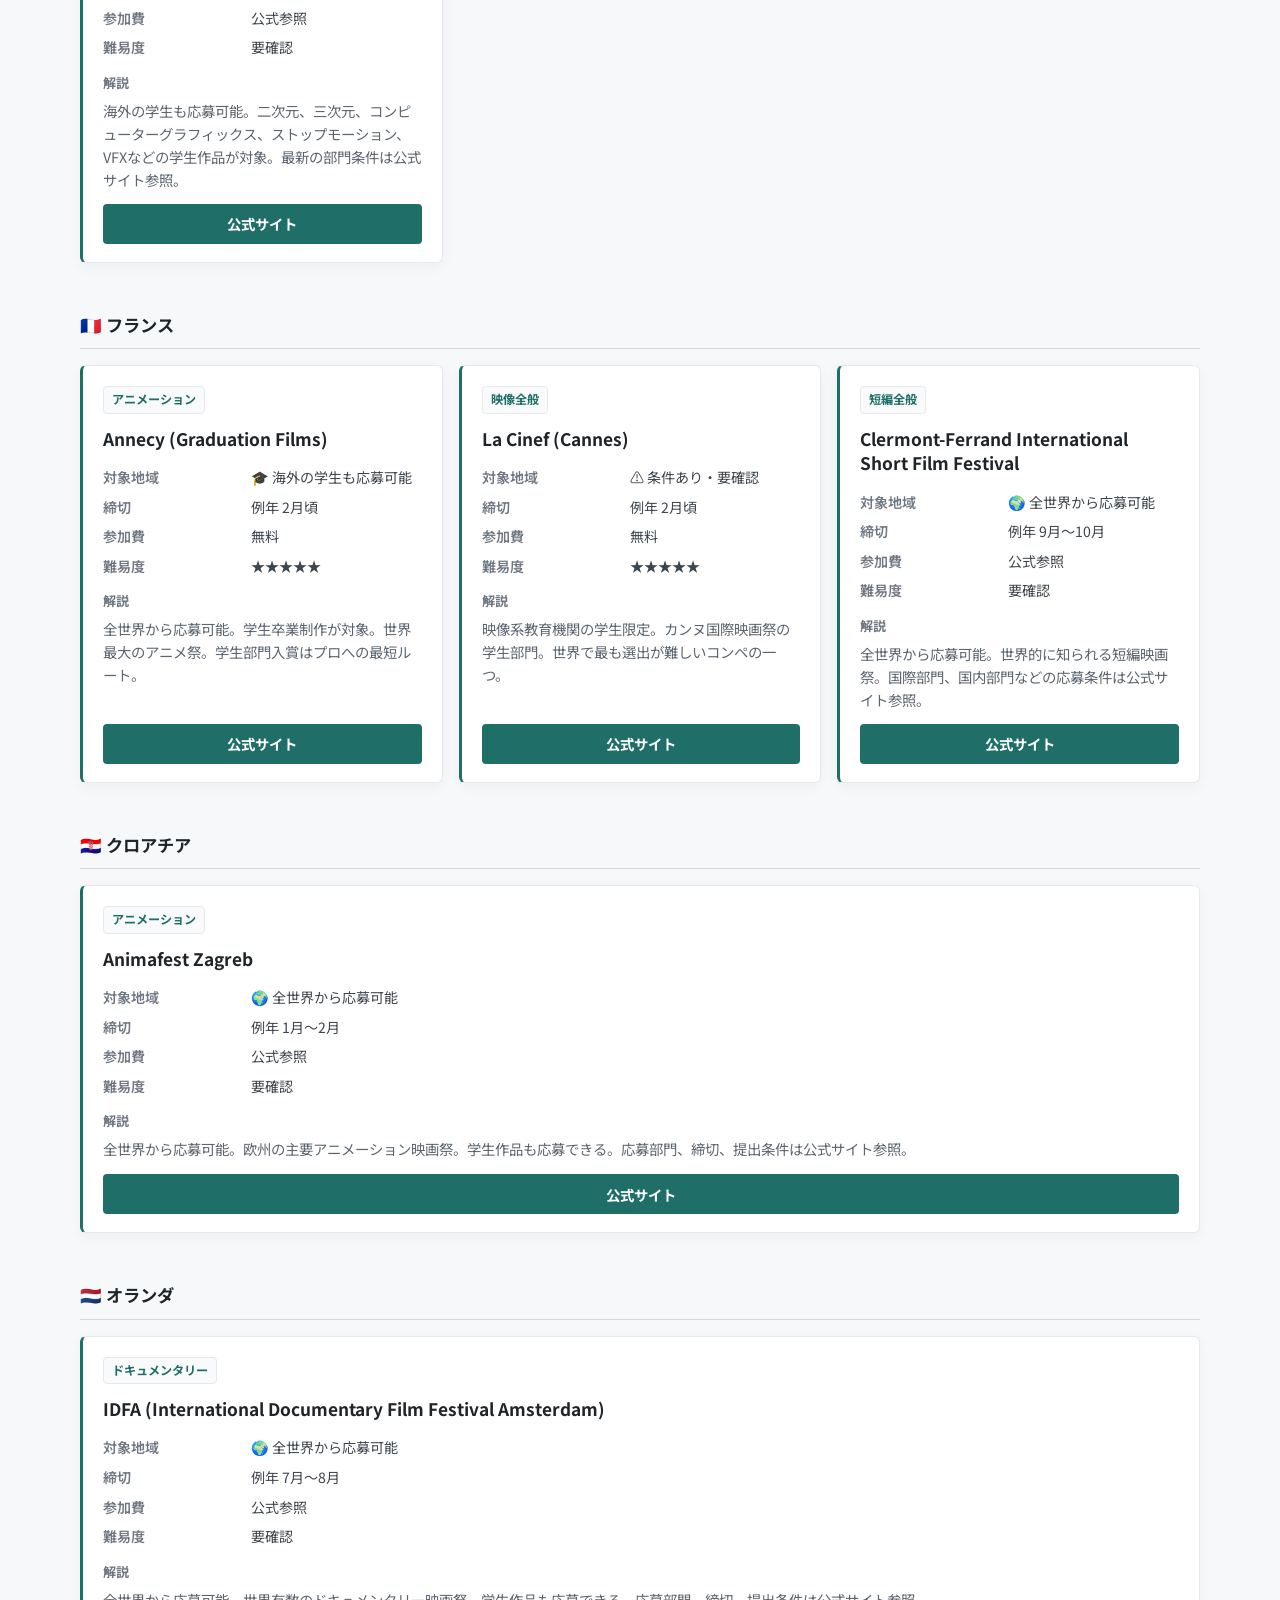
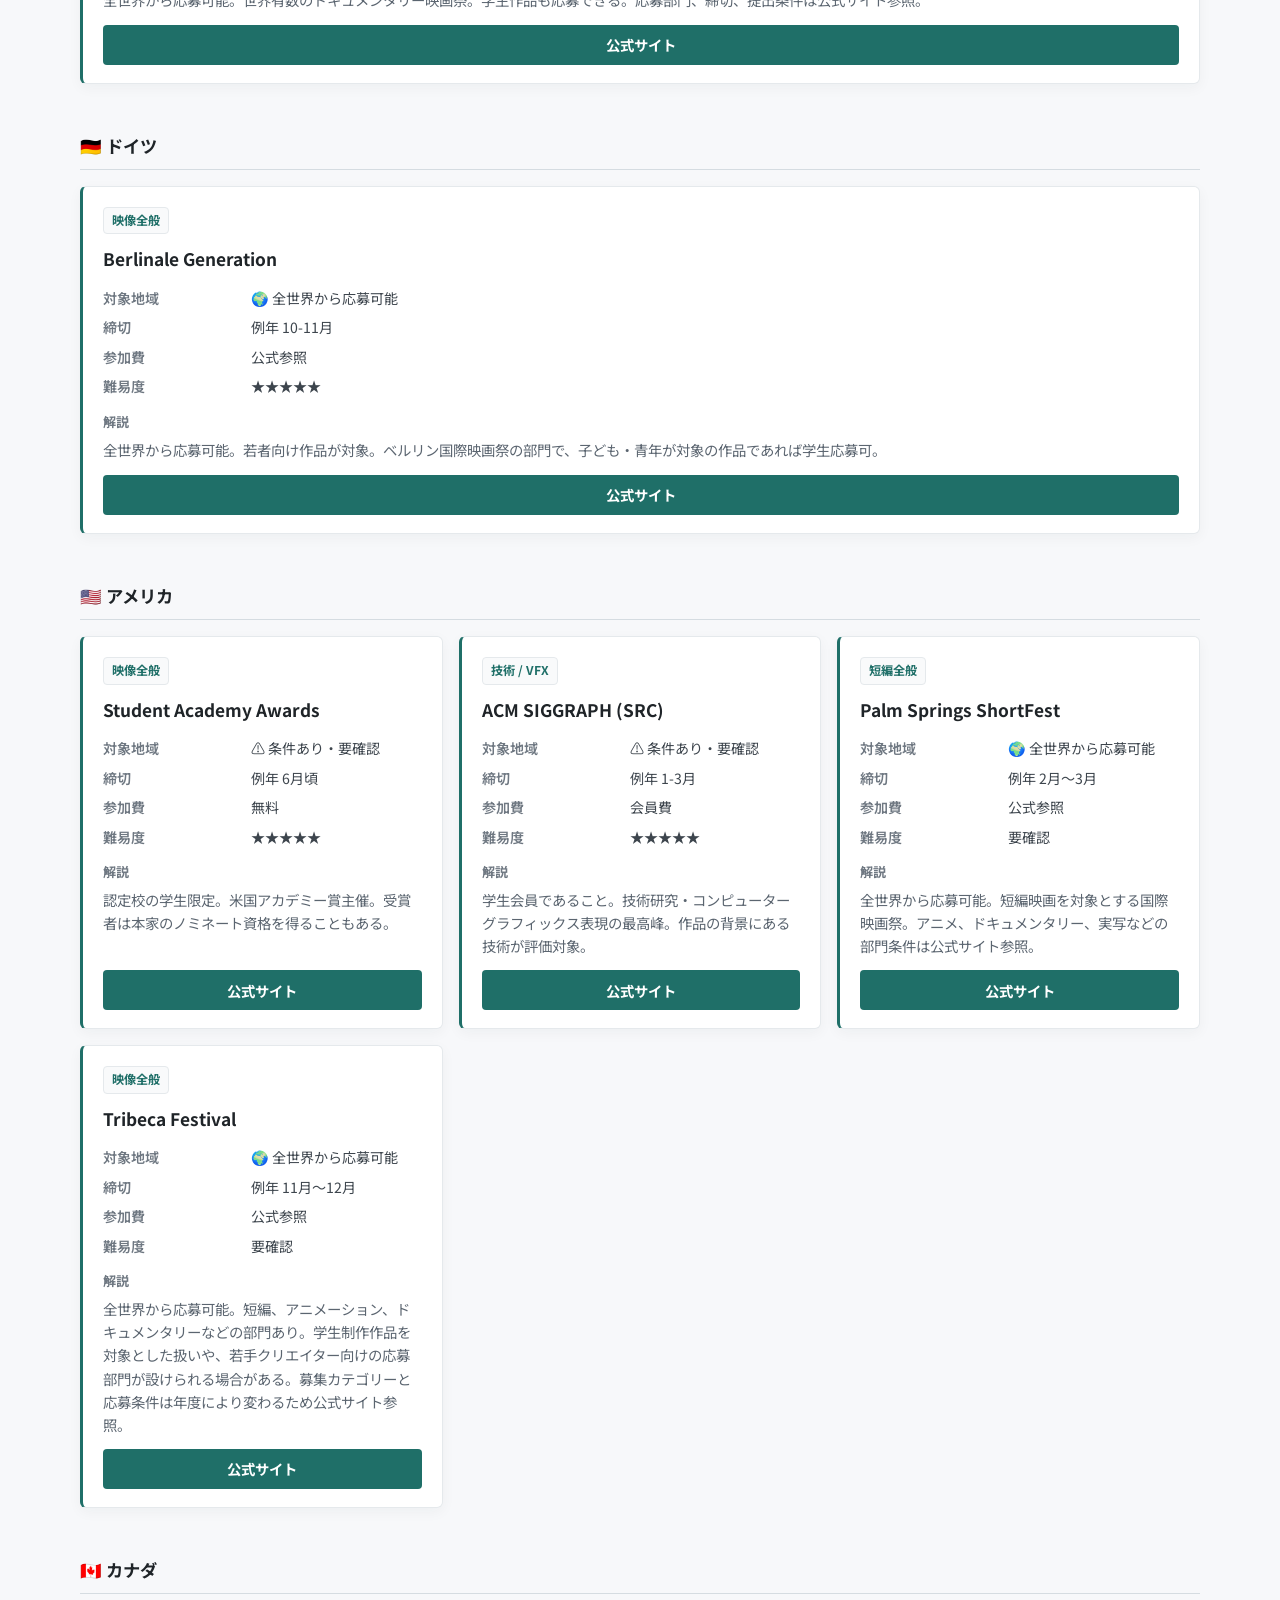
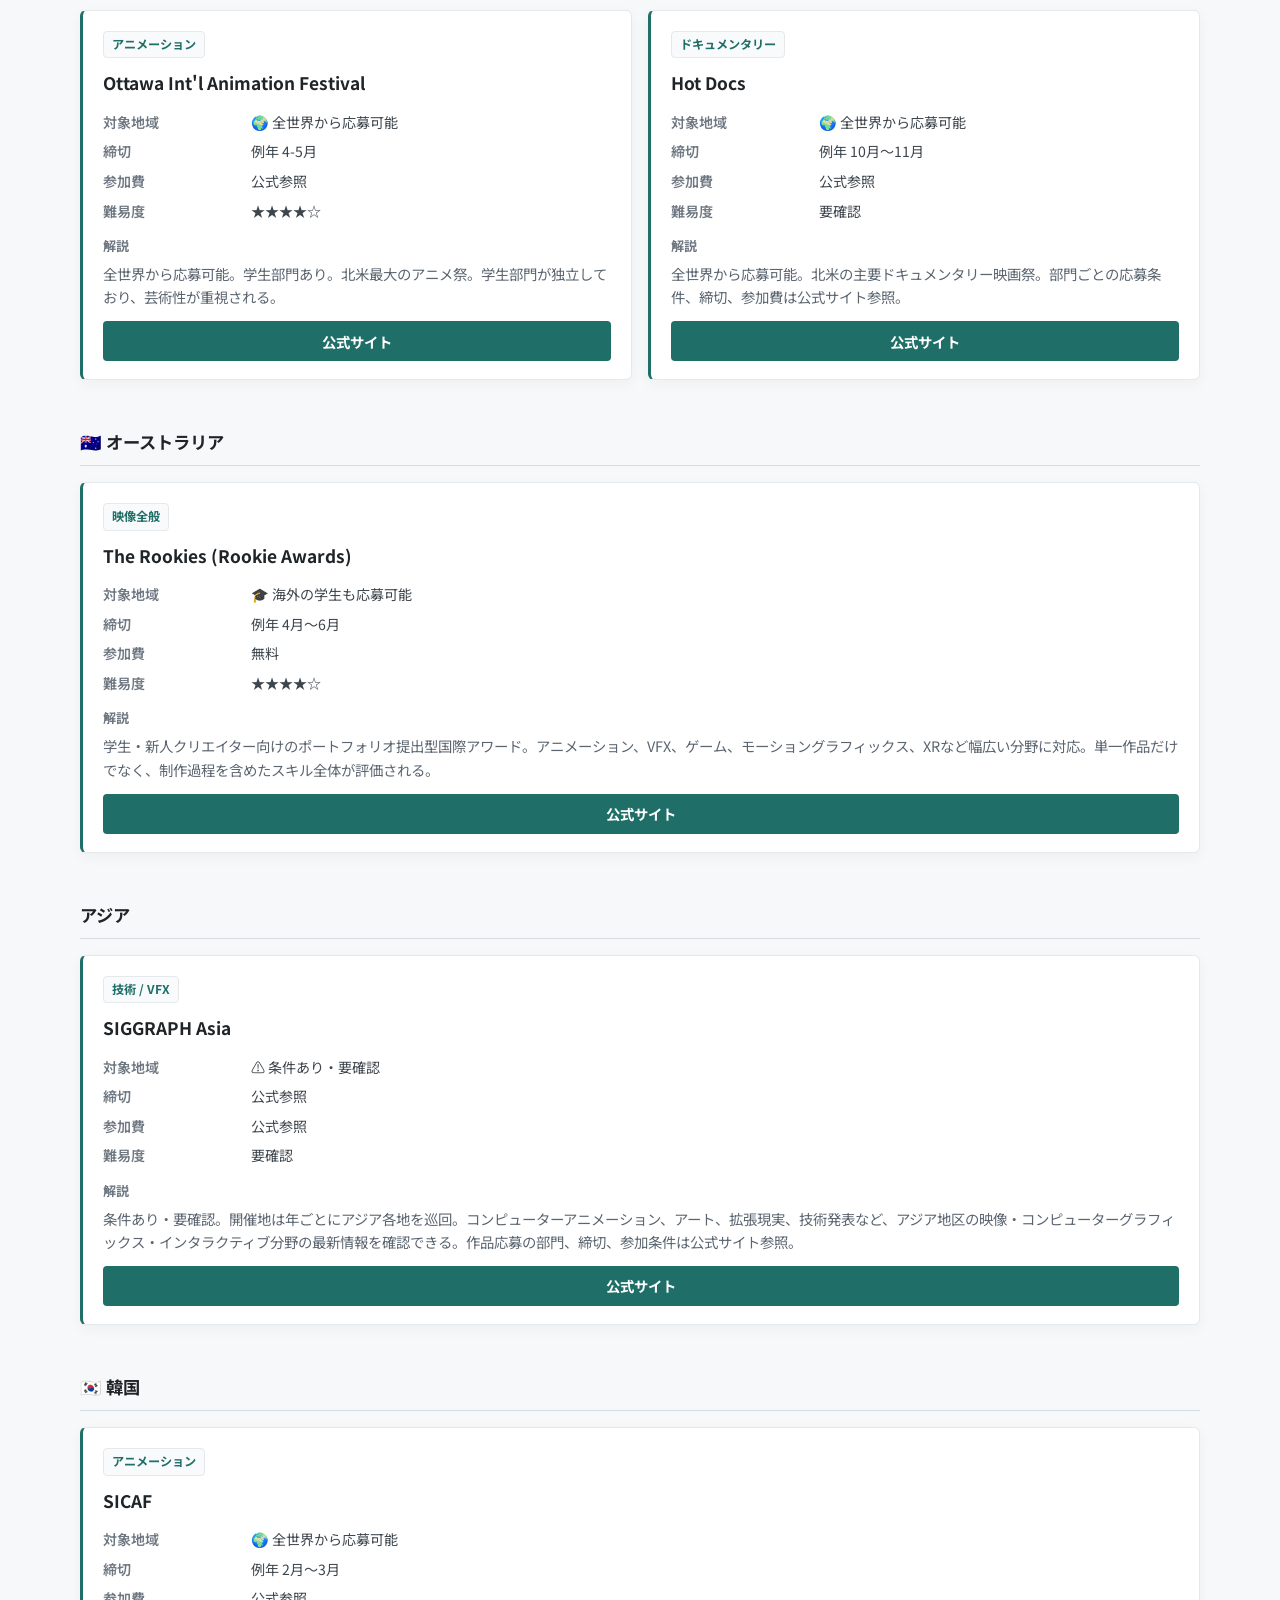
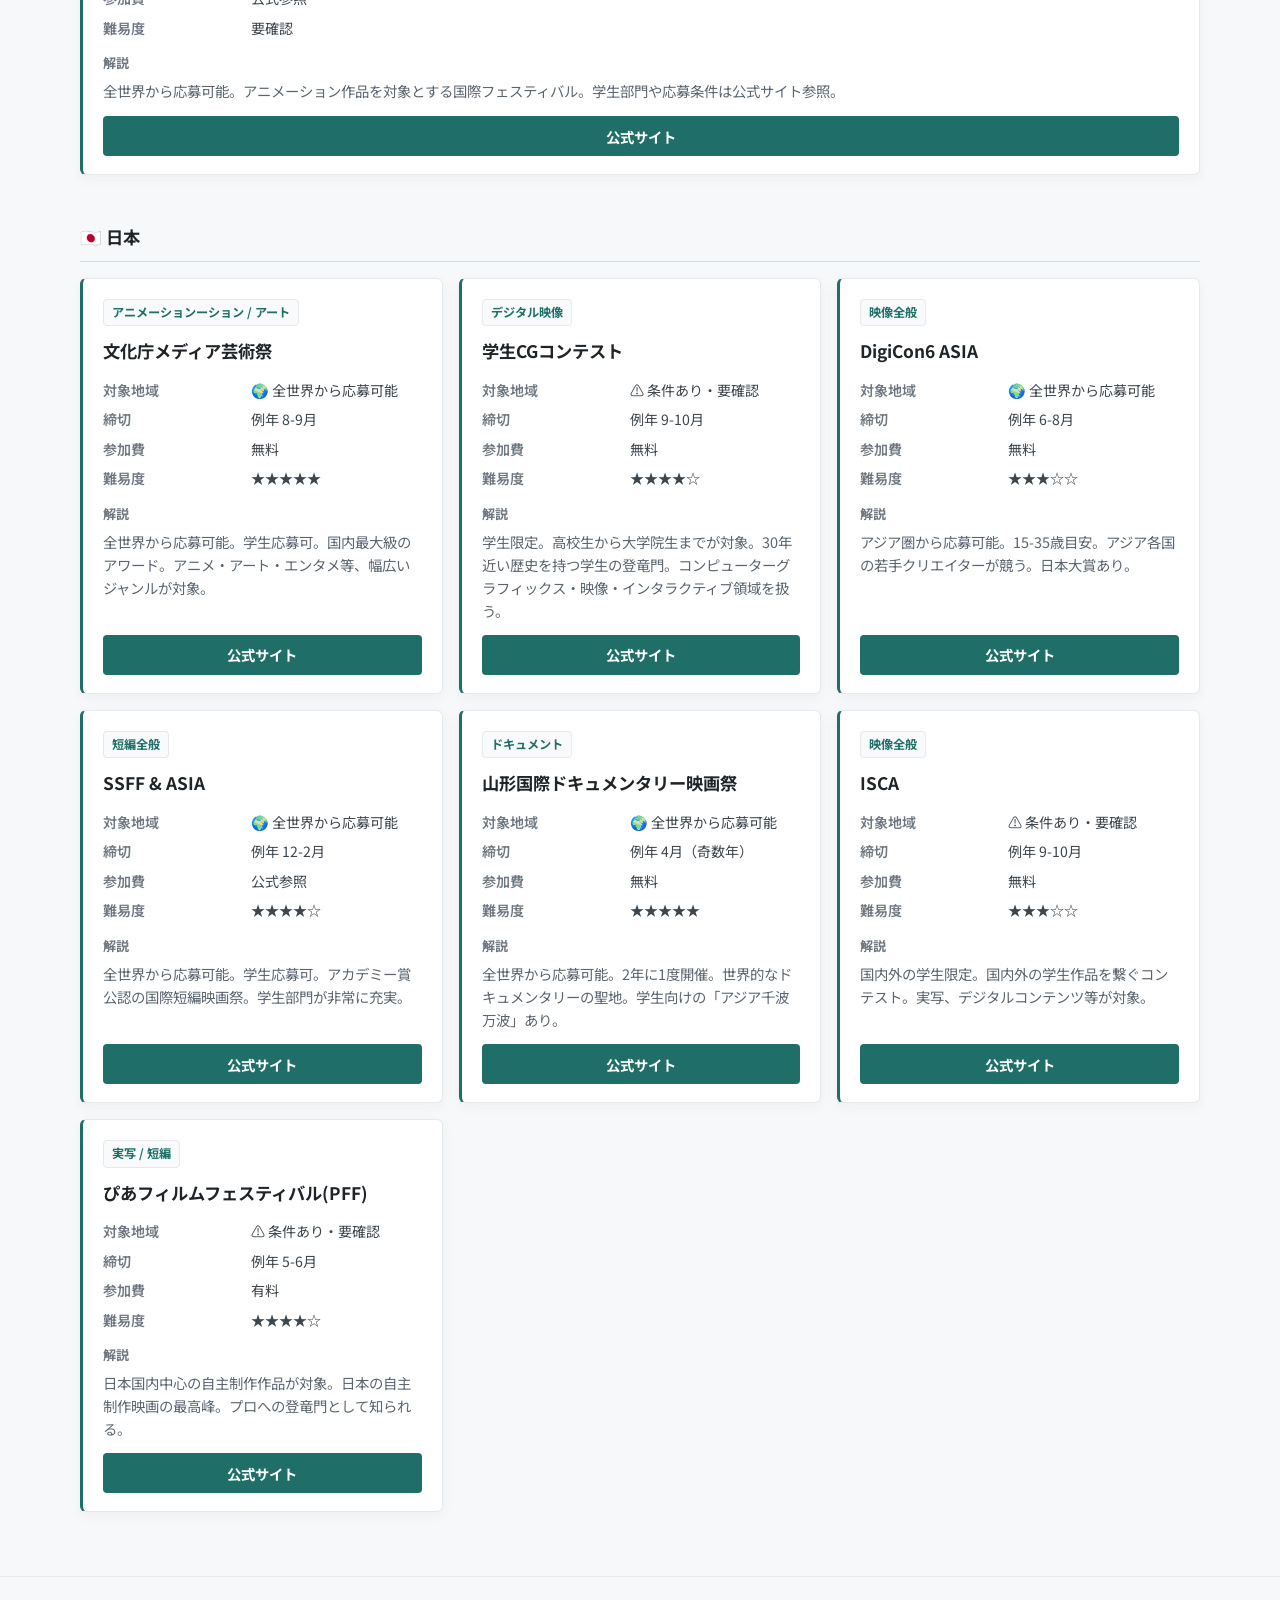
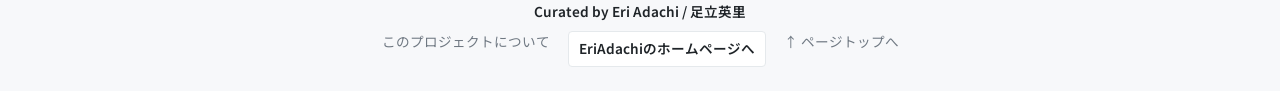
==== commit 70e7abe4: "Update Japanese homepage footer link text" ====
--- a/jp/index.html
+++ b/jp/index.html
@@ -56,7 +56,7 @@
   <footer class="site-footer">
     <p>Curated by Eri Adachi / 足立英里</p>
     <a href="about.html">このプロジェクトについて</a>
-    <a class="operator-link" href="https://www.eriadachi.com/pages/education/index-jp.html">足立英里のホームページへ</a>
+    <a class="operator-link" href="https://www.eriadachi.com/pages/education/index-jp.html">EriAdachiのホームページへ</a>
     <a href="#top">↑ ページトップへ</a>
   </footer>
 </body>
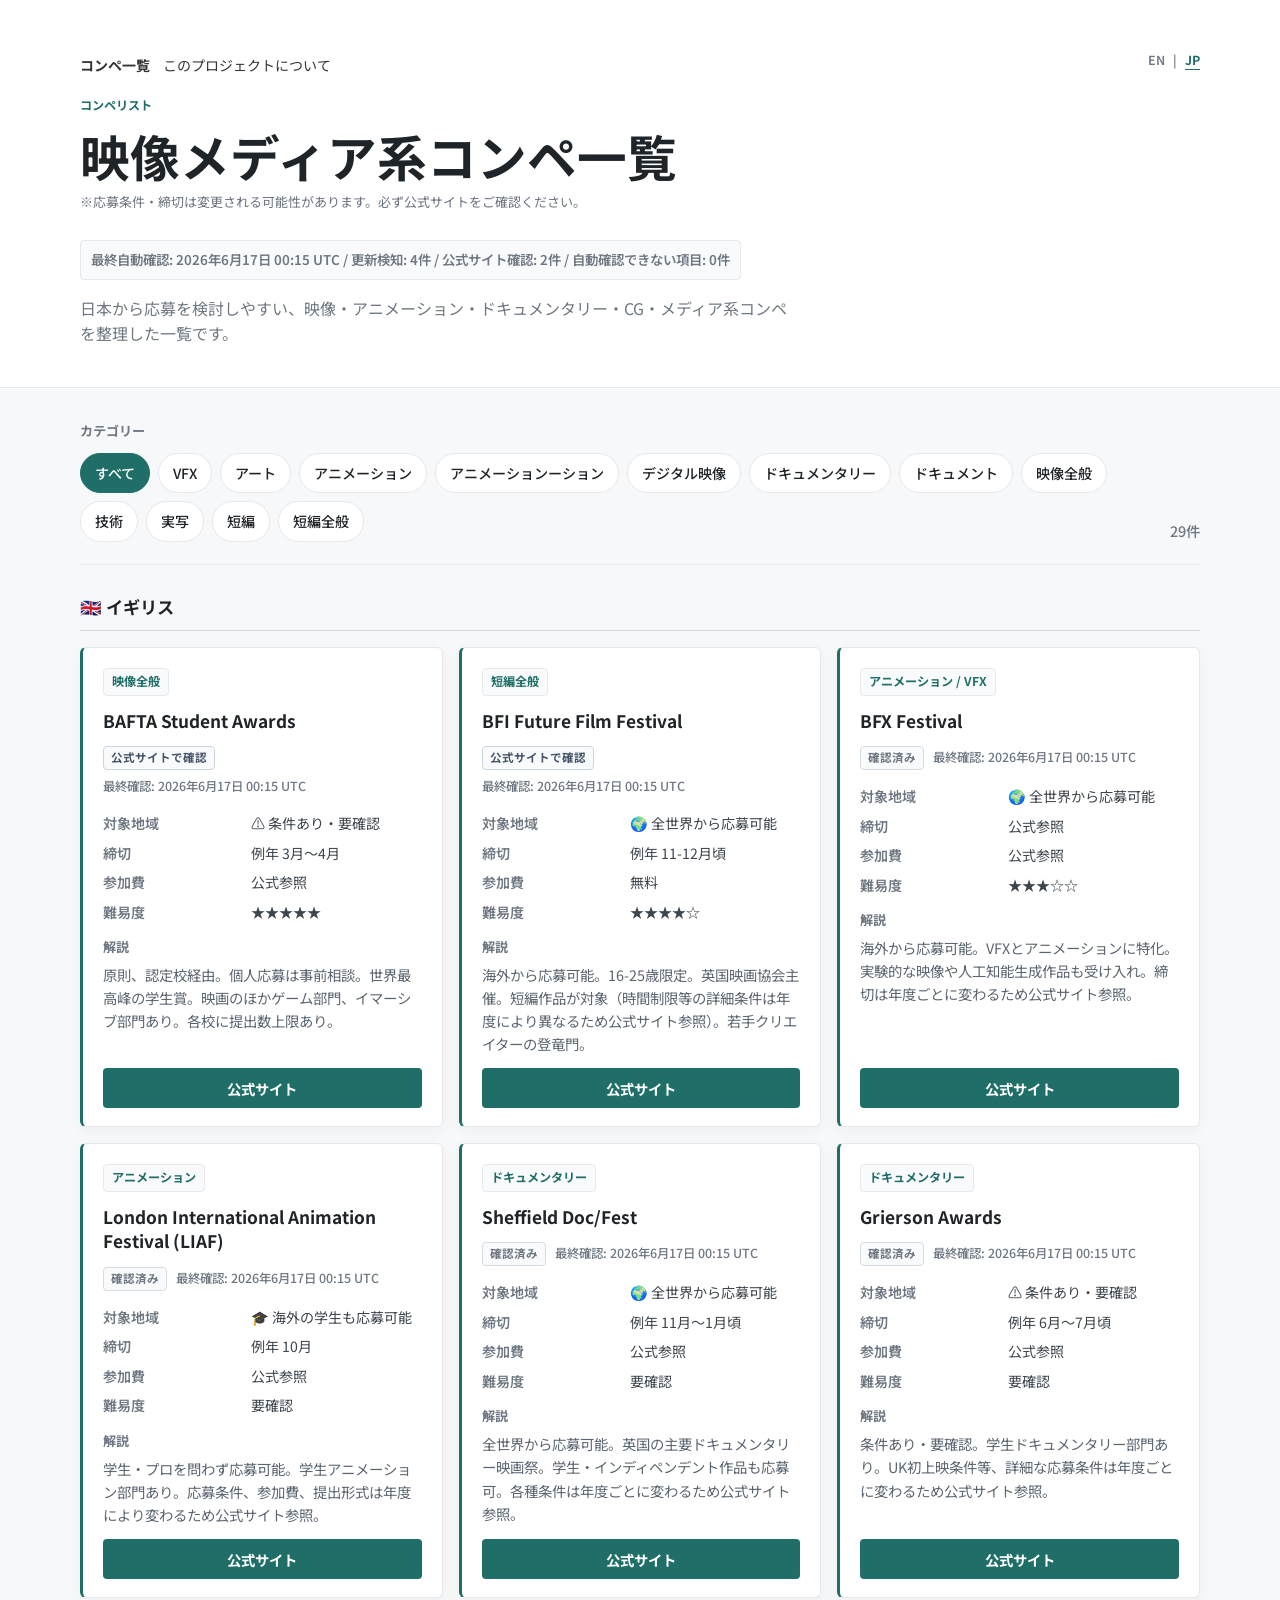
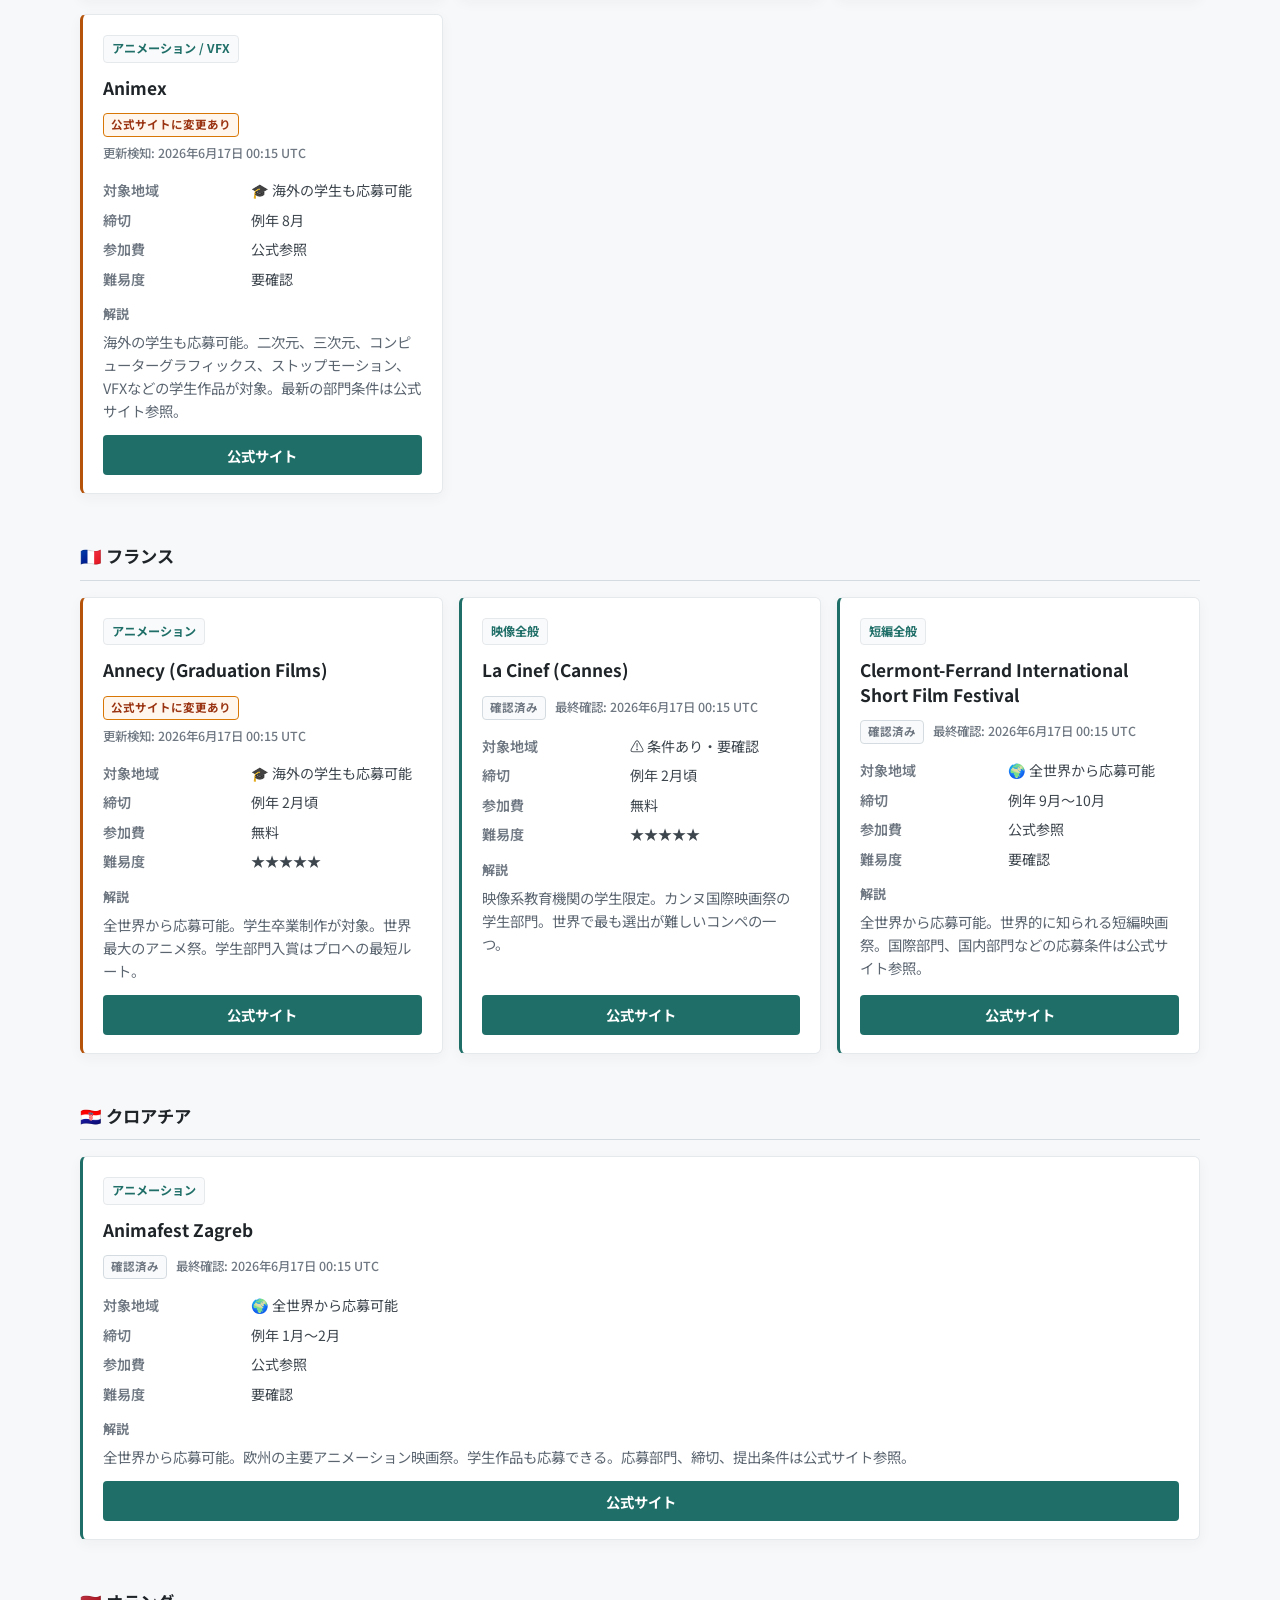
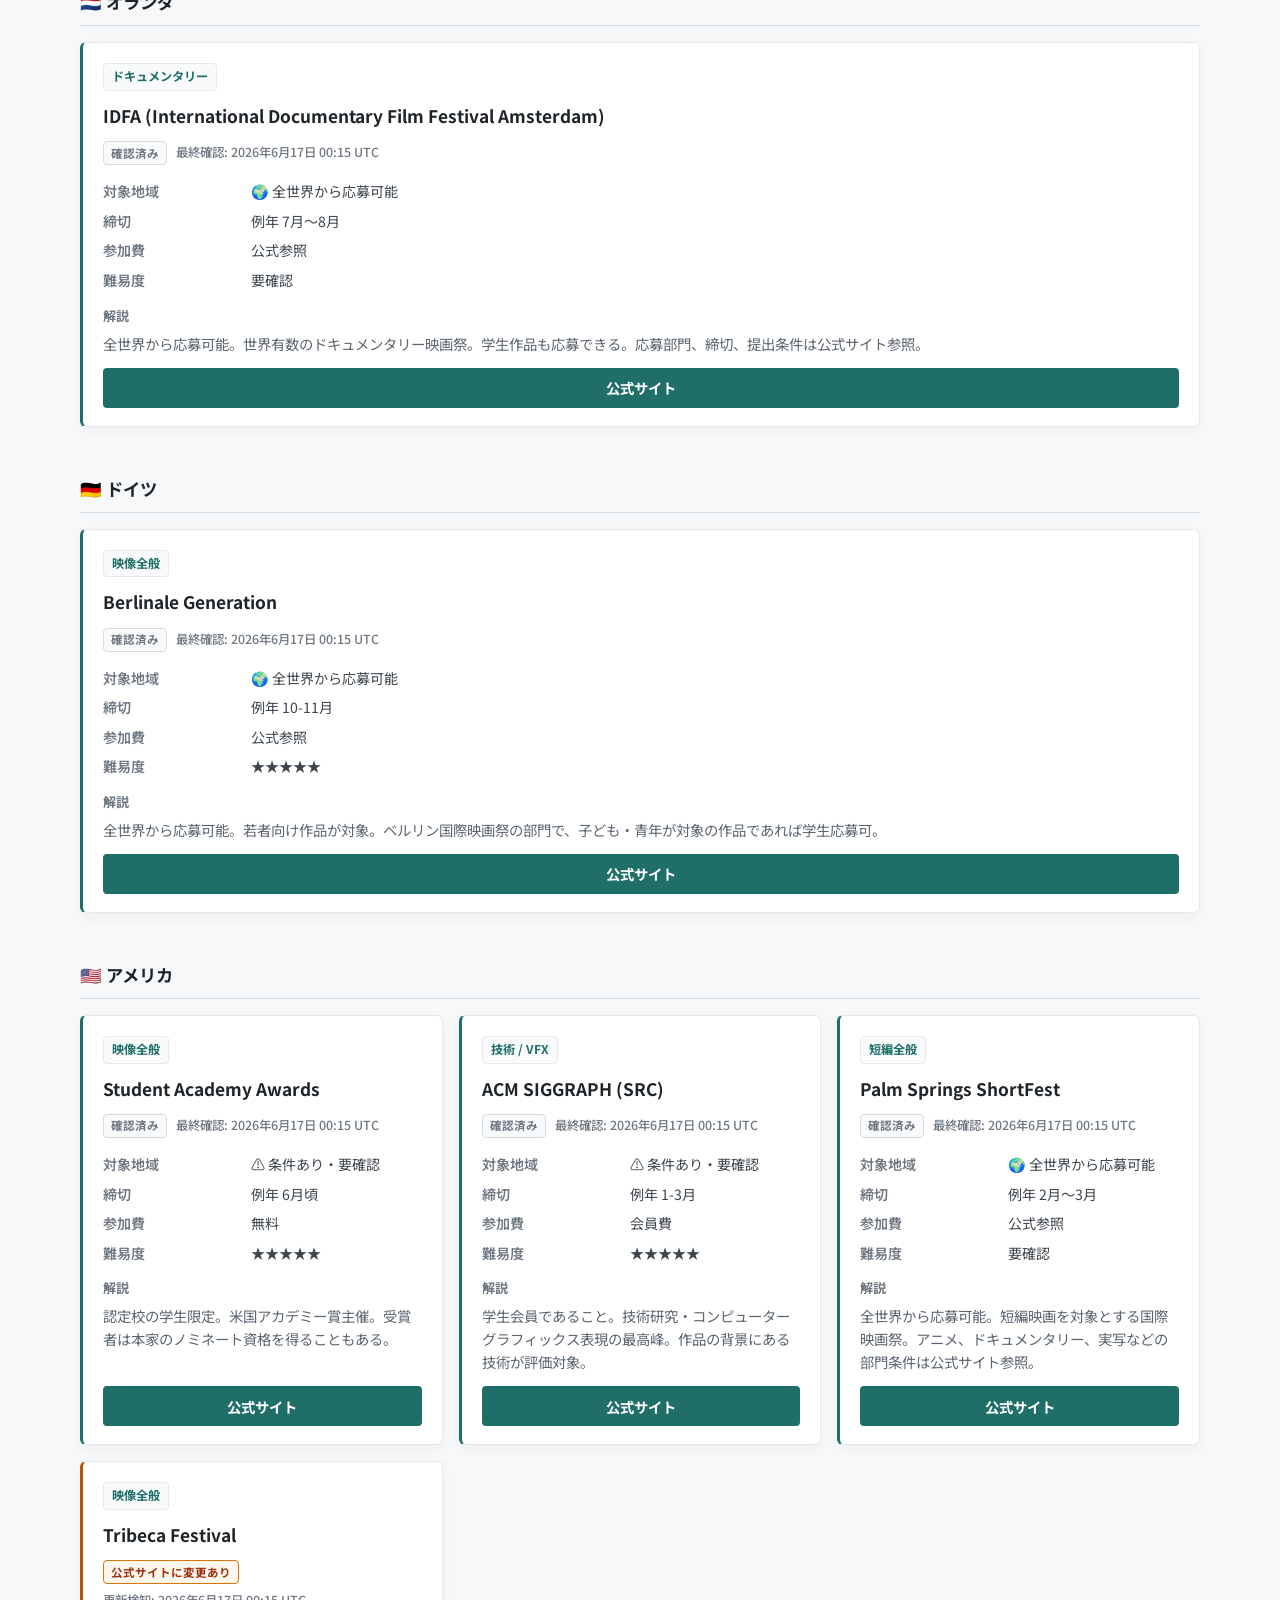
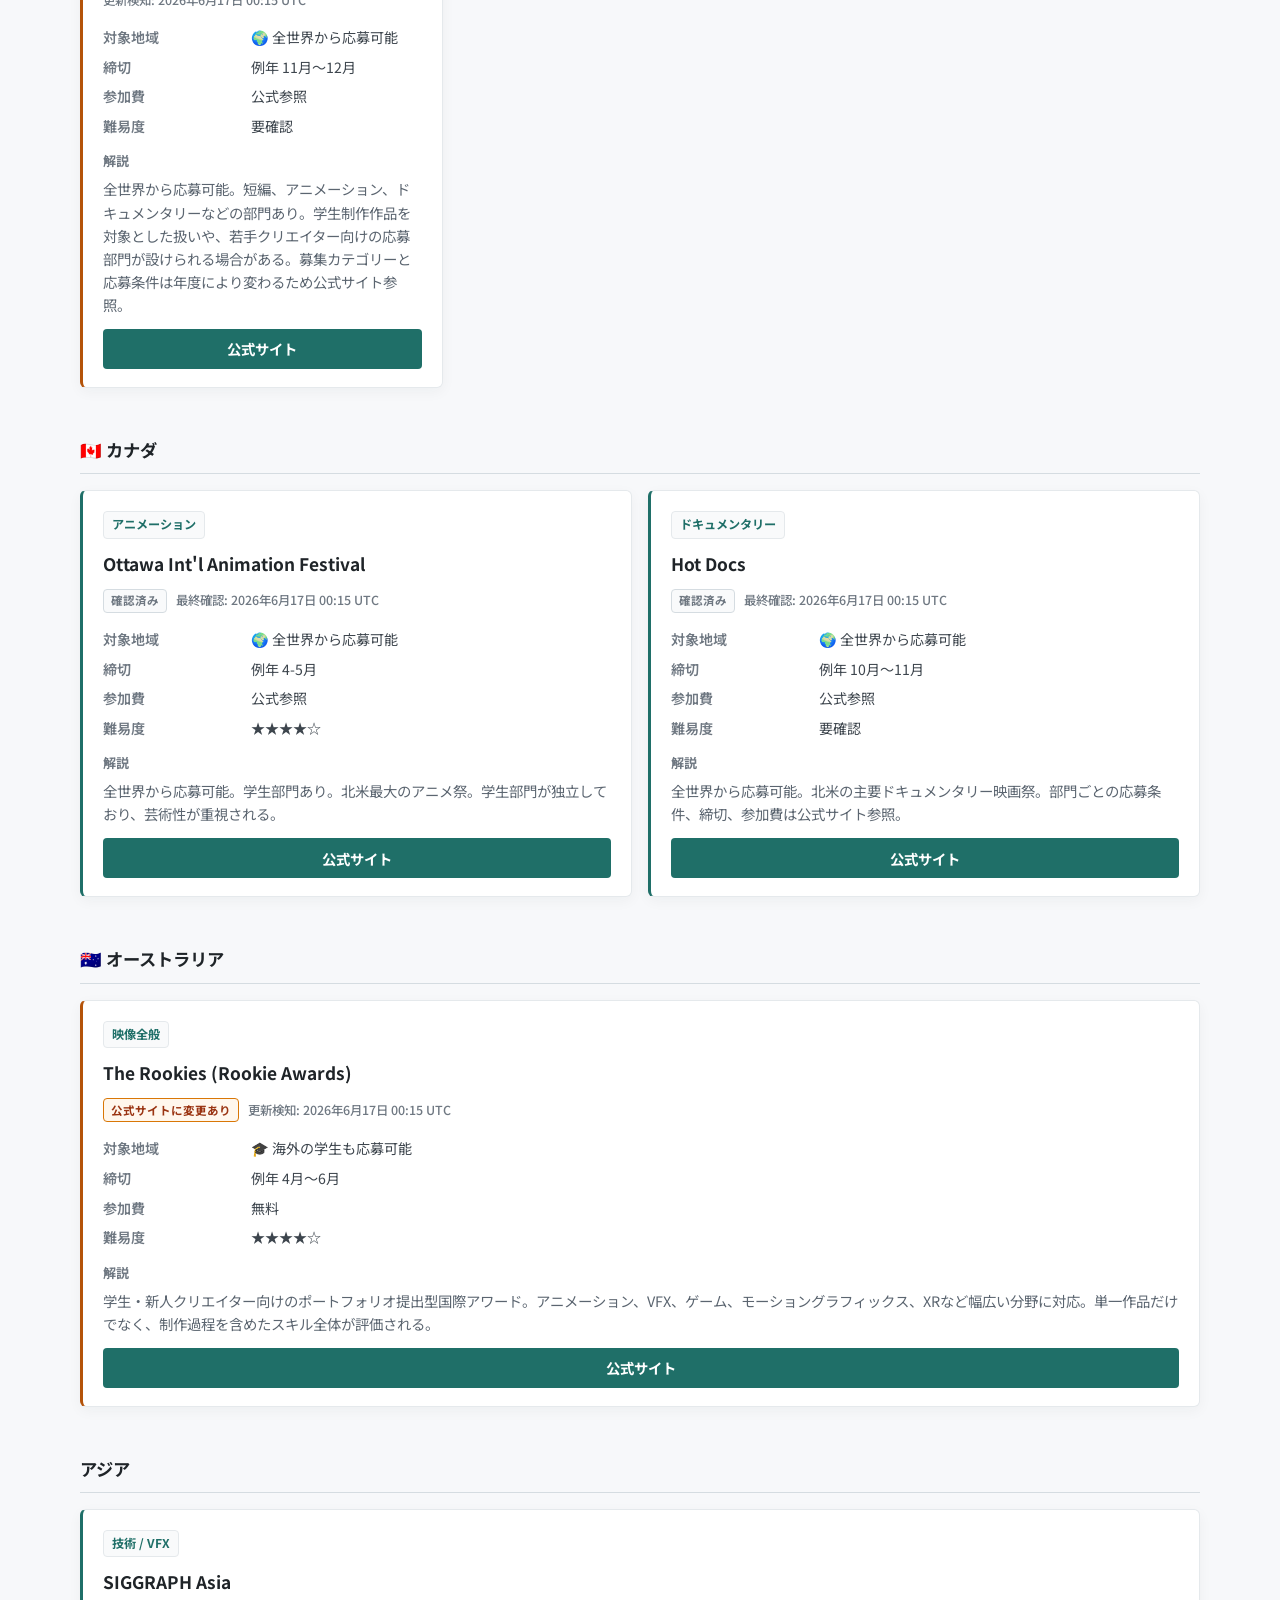
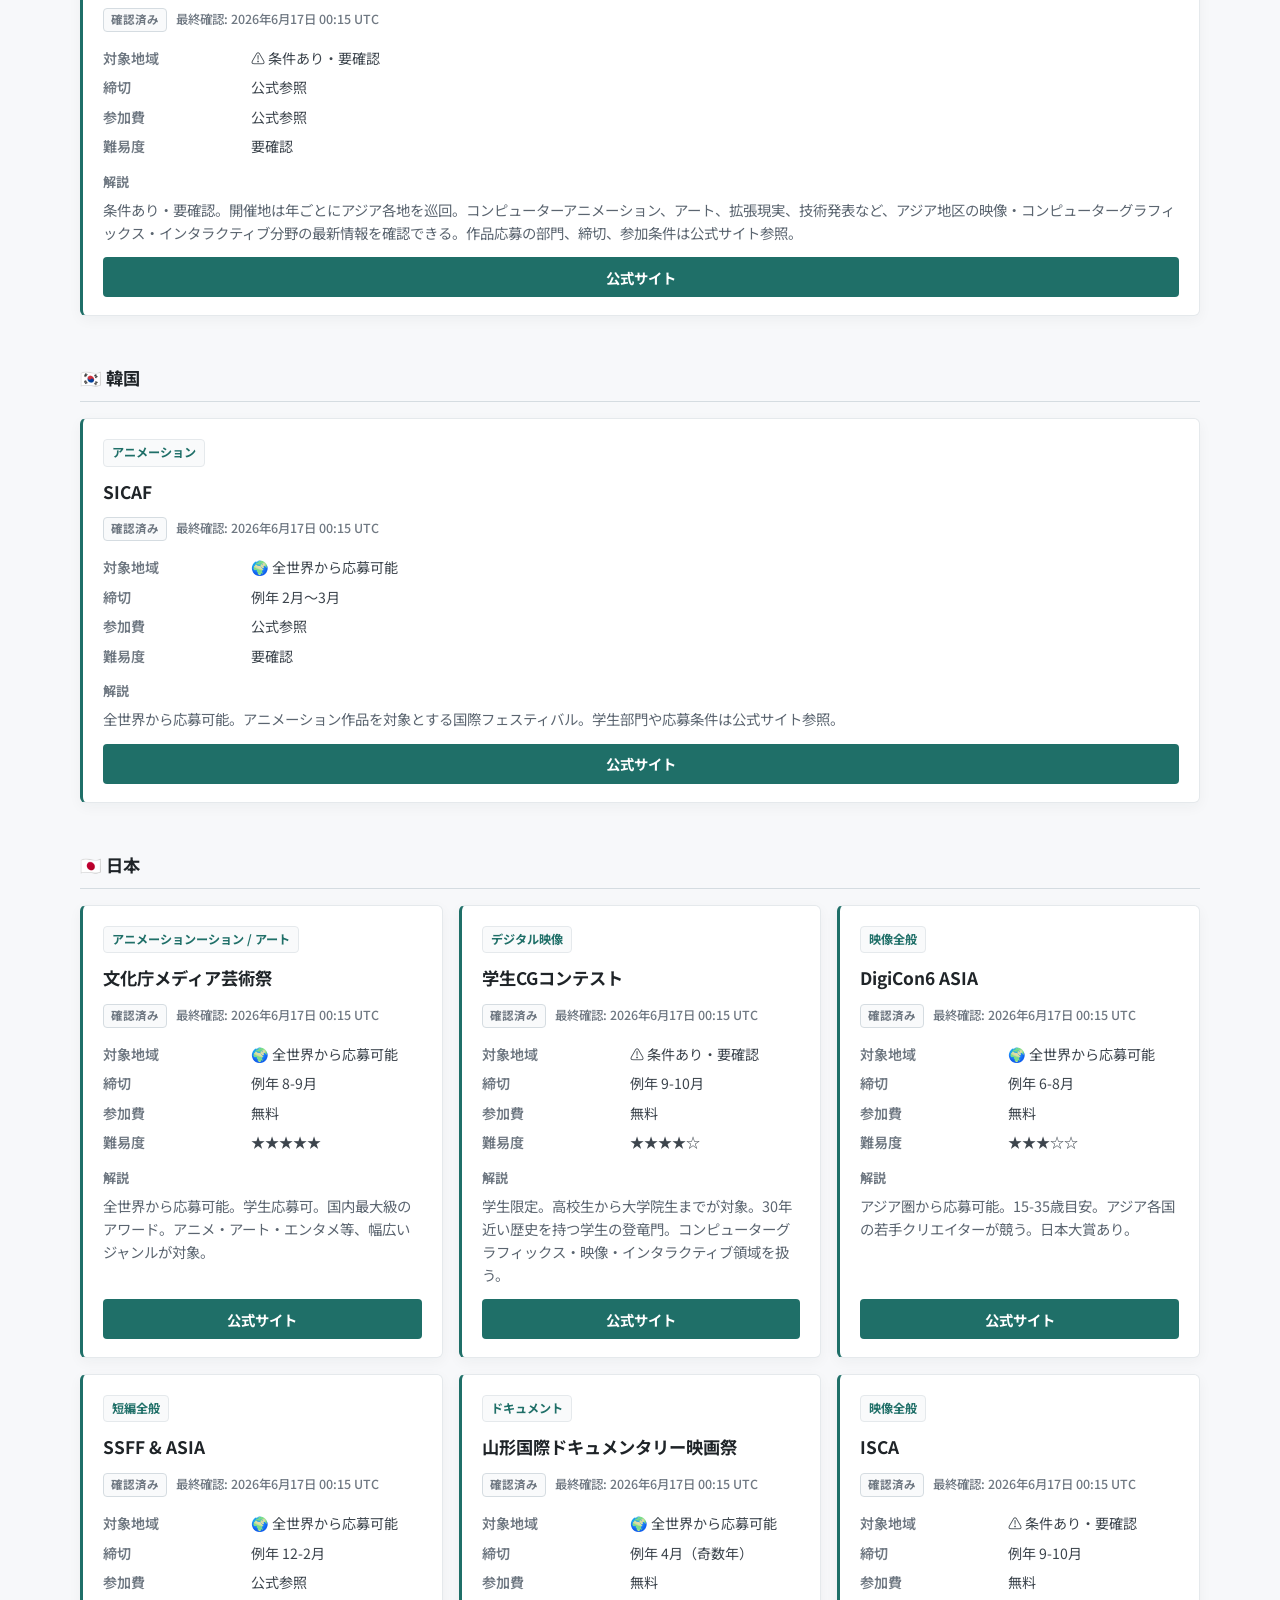
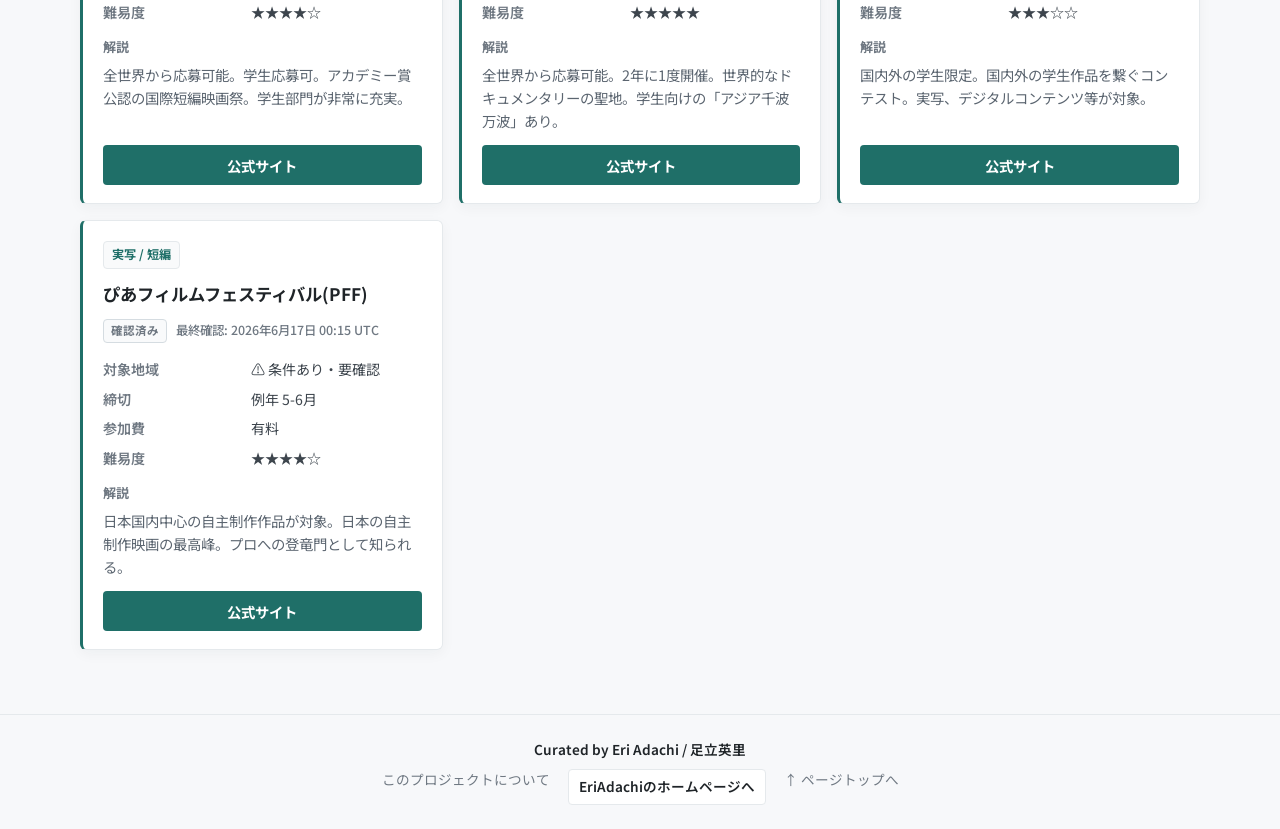
==== commit 66caa462: "Add competition update status" ====
--- a/jp/index.html
+++ b/jp/index.html
@@ -33,6 +33,7 @@
       <p class="eyebrow">コンペリスト</p>
       <h1>映像メディア系コンペ一覧</h1>
       <p class="notice">※応募条件・締切は変更される可能性があります。必ず公式サイトをご確認ください。</p>
+      <p id="watchSummary" class="watch-summary" aria-live="polite">公式サイトの自動確認はまだ実行されていません。</p>
       <p class="lead">日本から応募を検討しやすい、映像・アニメーション・ドキュメンタリー・CG・メディア系コンペを整理した一覧です。</p>
     </div>
   </header>
--- a/css/style.css
+++ b/css/style.css
@@ -120,6 +120,19 @@
   margin-top: 8px;
 }
 
+.watch-summary {
+  display: inline-flex;
+  max-width: 100%;
+  margin: 14px 0 0;
+  border: 1px solid var(--line);
+  border-radius: 4px;
+  background: var(--surface-muted);
+  color: var(--muted);
+  padding: 8px 10px;
+  font-size: 0.84rem;
+  font-weight: 600;
+}
+
 .page-shell {
   padding: 32px 0 64px;
 }
@@ -299,6 +312,14 @@
   transform: translateY(-4px);
 }
 
+.competition-card.has-update {
+  border-left-color: #b45309;
+}
+
+.competition-card.has-watch-error {
+  border-left-color: var(--warning);
+}
+
 .card-body {
   display: flex;
   flex: 1;
@@ -325,6 +346,51 @@
   font-size: 1.08rem;
   font-weight: 700;
   line-height: 1.42;
+}
+
+.watch-row {
+  display: flex;
+  flex-wrap: wrap;
+  align-items: center;
+  gap: 7px 9px;
+}
+
+.watch-badge {
+  display: inline-flex;
+  align-items: center;
+  min-height: 24px;
+  border: 1px solid var(--line-strong);
+  border-radius: 4px;
+  background: var(--surface-muted);
+  color: var(--muted);
+  padding: 3px 7px;
+  font-size: 0.72rem;
+  font-weight: 700;
+  line-height: 1.2;
+}
+
+.watch-badge.is-updated {
+  border-color: #d97706;
+  background: #fff7ed;
+  color: #9a3412;
+}
+
+.watch-badge.is-error {
+  border-color: #d8b4a0;
+  background: #fff8f3;
+  color: var(--warning);
+}
+
+.watch-badge.is-manual {
+  border-color: #cbd5e1;
+  background: #f8fafc;
+  color: #475569;
+}
+
+.watch-date {
+  color: var(--muted);
+  font-size: 0.78rem;
+  font-weight: 500;
 }
 
 .meta-list {
